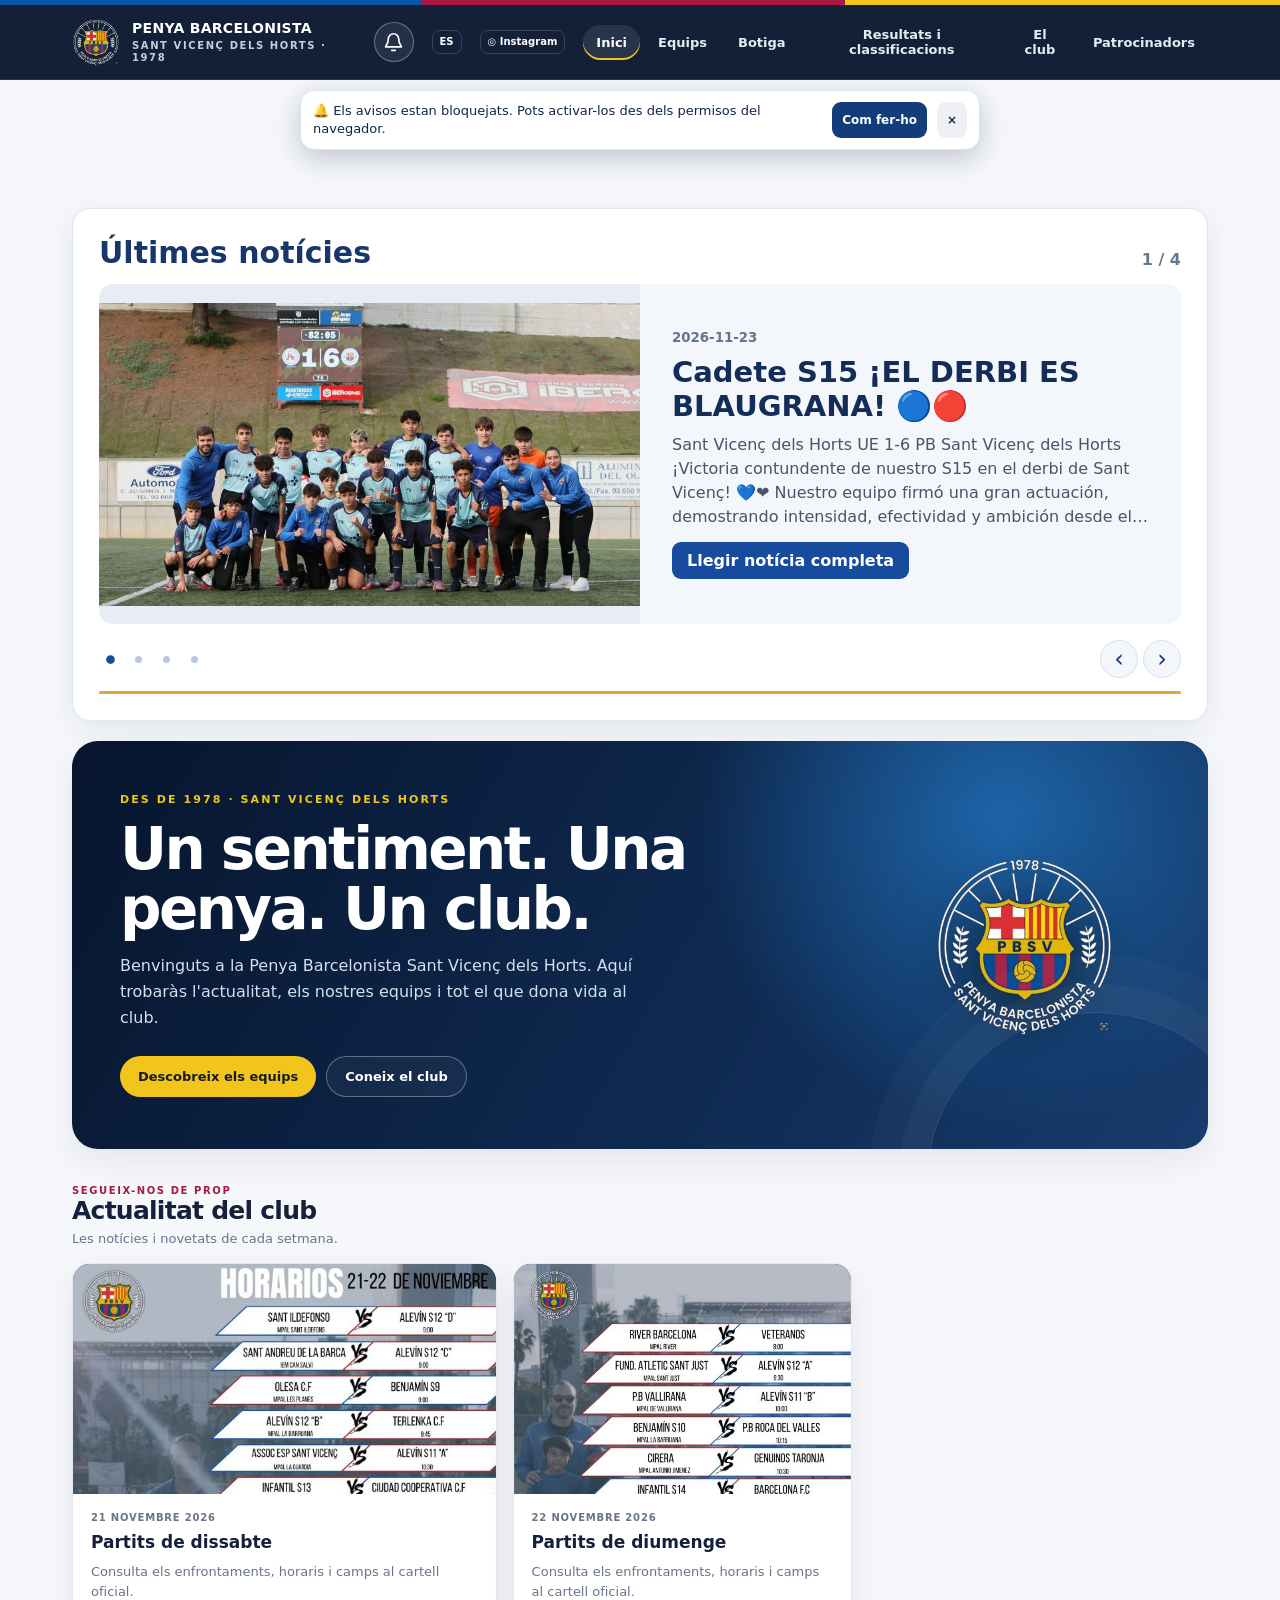
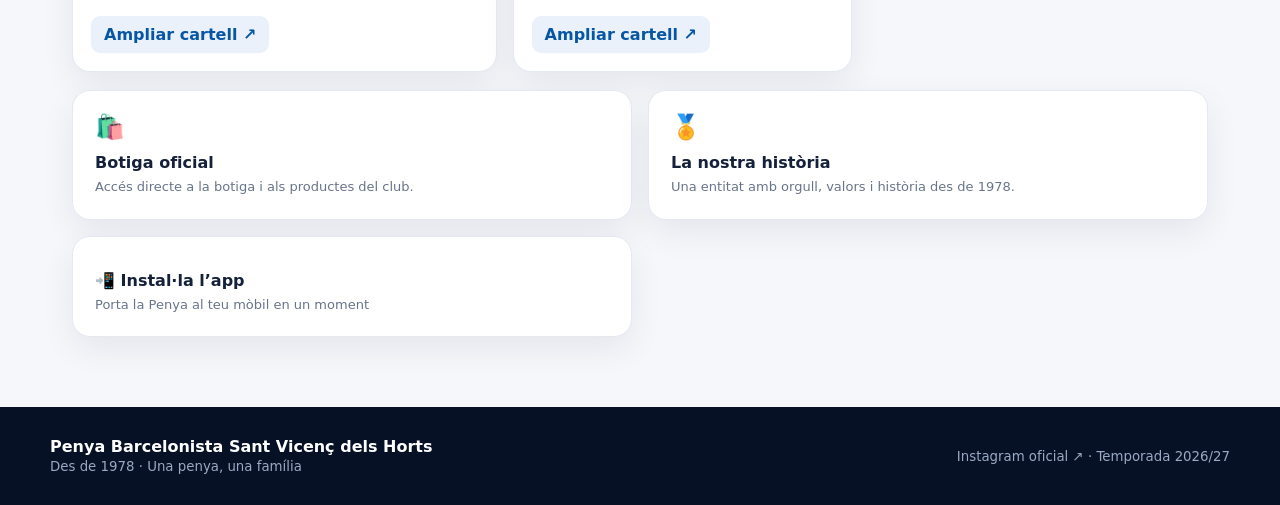
==== index.html @ bb2fc036 "Retirar notícia antiga i evitar cartells obsolets abans de carregar dades" ====
<!doctype html>
<html lang="ca">
<head>
<meta charset="utf-8">
<meta name="viewport" content="width=device-width,initial-scale=1">
<meta name="theme-color" content="#07152d">
<meta name="description" content="Web oficial de la Penya Barcelonista Sant Vicenç dels Horts. Actualitat, equips, botiga i club.">
<title>Penya Barcelonista Sant Vicenç dels Horts</title>
<link rel="preload" as="image" href="./assets/optimized/embedded-7ed5007e00f77b03.png" fetchpriority="high">
<style>
:root{--navy:#07152d;--navy2:#10264b;--blue:#0756a5;--red:#a71942;--gold:#f2c51d;--paper:#f5f7fb;--ink:#15213a;--muted:#68748a;--line:#e4e9f1;--white:#fff;--radius:18px;--shadow:0 12px 34px #07152d12}
*{box-sizing:border-box}html{scroll-behavior:smooth}body{margin:0;background:var(--paper);color:var(--ink);font-family:Inter,ui-sans-serif,system-ui,-apple-system,"Segoe UI",sans-serif}a{color:inherit;text-decoration:none}button{font:inherit}
.topline{height:5px;background:linear-gradient(90deg,var(--blue) 0 33%,var(--red) 33% 66%,var(--gold) 66%)}
header{position:sticky;top:0;z-index:20;background:#07152df2;backdrop-filter:blur(14px);color:white;border-bottom:1px solid #ffffff18}
.navwrap{max-width:1180px;margin:auto;padding:12px 22px;display:flex;align-items:center;gap:18px}
.brand{display:flex;align-items:center;gap:12px;min-width:0;margin-right:auto}.brand img{width:48px;height:48px;object-fit:contain;border-radius:0;background:transparent}.brandname{font-size:14px;font-weight:850;letter-spacing:.02em;line-height:1.2}.brandname small{display:block;color:#c3cee0;font-size:10px;font-weight:650;letter-spacing:.16em;margin-top:4px}
nav{display:flex;align-items:center;gap:5px}nav button{border:0;background:transparent;color:#e5ebf5;padding:10px 13px;border-radius:999px;font-weight:700;font-size:13px;cursor:pointer}nav button:hover,nav button.active{background:#ffffff17;color:#fff}nav button.active{box-shadow:inset 0 -2px var(--gold)}
.menu-toggle{display:none;border:1px solid #ffffff35;background:transparent;color:white;border-radius:12px;padding:9px 12px}
main{max-width:1180px;margin:auto;padding:28px 22px 70px}.view{display:none}.view.active{display:block}
.hero{position:relative;overflow:hidden;border-radius:26px;padding:52px 48px;min-height:310px;color:white;background:radial-gradient(circle at 82% 20%,#1e65a9 0,transparent 31%),linear-gradient(120deg,#07152d,#102e58 70%,#173c6d);box-shadow:var(--shadow)}
.hero:after{content:"";pointer-events:none;position:absolute;width:340px;height:340px;border:1px solid #ffffff20;border-radius:50%;right:-60px;bottom:-205px;box-shadow:0 0 0 28px #ffffff08,0 0 0 58px #ffffff06}
.eyebrow{font-size:11px;font-weight:850;letter-spacing:.19em;text-transform:uppercase;color:var(--gold)}h1{font-size:clamp(34px,5vw,58px);line-height:1.02;letter-spacing:-.045em;margin:14px 0;max-width:650px}.hero p{max-width:540px;color:#d5e0ef;line-height:1.65;margin:0 0 24px}.hero-actions{position:relative;z-index:2;display:flex;gap:10px;flex-wrap:wrap}.btn{display:inline-flex;align-items:center;justify-content:center;border:0;border-radius:999px;padding:12px 18px;font-weight:800;font-size:13px;cursor:pointer}.btn.gold{background:var(--gold);color:#171b24}.btn.ghost{border:1px solid #ffffff55;color:white;background:#ffffff0b}.hero-crest{position:absolute;width:185px;height:185px;right:8%;top:50%;transform:translateY(-50%);object-fit:contain;filter:drop-shadow(0 12px 25px #0008)}
.section-head{display:flex;align-items:end;justify-content:space-between;gap:15px;margin:36px 0 17px}.section-head h2{font-size:25px;letter-spacing:-.03em;margin:0}.section-head p{color:var(--muted);font-size:13px;margin:6px 0 0}.kicker{color:var(--red);font-size:10px;letter-spacing:.16em;font-weight:900;text-transform:uppercase}
.news-grid{display:grid;grid-template-columns:1.25fr 1fr 1fr;gap:16px}.news-card,.panel,.team-card,.club-card{background:white;border:1px solid var(--line);border-radius:var(--radius);overflow:hidden;box-shadow:var(--shadow)}
.news-visual{height:150px;background:linear-gradient(135deg,#0b2b55,#1762a7);display:grid;place-items:center;color:white;position:relative}.news-card:first-child .news-visual{height:190px;background:linear-gradient(135deg,#10254a,#a71942)}.news-visual .ball{font-size:56px;opacity:.9}.news-visual .visual-label{position:absolute;left:17px;bottom:14px;font-size:10px;letter-spacing:.14em;font-weight:900;color:#fff}
.news-body{padding:18px}.meta{font-size:10px;color:var(--muted);font-weight:800;letter-spacing:.08em;text-transform:uppercase}.news-body h3{font-size:17px;line-height:1.25;margin:9px 0}.news-body p{font-size:13px;color:var(--muted);line-height:1.55;margin:0 0 14px}.readmore{font-size:12px;font-weight:850;color:var(--blue)}
.notice{padding:13px 16px;background:#fff8df;border:1px solid #f3e5ad;color:#66551c;border-radius:13px;font-size:12px;line-height:1.5;margin-top:18px}
.quick-grid{display:grid;grid-template-columns:repeat(3,1fr);gap:16px;margin-top:18px}.quick{padding:22px;background:white;border:1px solid var(--line);border-radius:var(--radius);box-shadow:var(--shadow)}.quick .symbol{font-size:24px}.quick h3{margin:12px 0 5px;font-size:16px}.quick p{margin:0;color:var(--muted);font-size:13px;line-height:1.5}
.page-title{padding:30px 0 18px}.page-title h1{font-size:clamp(32px,4vw,44px);color:var(--navy);margin:7px 0}.page-title p{color:var(--muted);max-width:680px;line-height:1.6;margin:0}
.team-grid{display:grid;grid-template-columns:repeat(3,1fr);gap:15px}.team-card{padding:22px}.team-icon{width:48px;height:48px;border-radius:15px;background:#eaf1fb;color:var(--blue);display:grid;place-items:center;font-size:23px}.team-card h3{margin:14px 0 6px}.team-card p{font-size:13px;color:var(--muted);line-height:1.5;min-height:38px}.team-card a{display:inline-block;margin-top:8px;color:var(--blue);font-size:12px;font-weight:850}
.store-panel{display:grid;grid-template-columns:1fr auto;align-items:center;gap:20px;padding:30px;background:linear-gradient(115deg,#0b1e3b,#163d70);color:white;border-radius:22px}.store-panel h2{font-size:28px;margin:0 0 8px}.store-panel p{color:#d0dced;line-height:1.6;max-width:560px;margin:0}.store-icon{font-size:58px}
.club-grid{display:grid;grid-template-columns:repeat(2,1fr);gap:15px}.club-card{padding:23px;cursor:pointer;transition:transform .15s,border-color .15s}.club-card:hover{transform:translateY(-2px);border-color:#b9cbe2}.club-card .symbol{font-size:25px}.club-card h3{margin:12px 0 6px}.club-card p{margin:0;color:var(--muted);font-size:13px;line-height:1.55}
.detail-panel{margin-top:18px;padding:24px;background:white;border:1px solid var(--line);border-radius:var(--radius);display:none}.detail-panel.open{display:block}.detail-panel h3{margin-top:0}
footer{background:#061126;color:#d6dfed;padding:30px 22px}.footer-inner{max-width:1180px;margin:auto;display:flex;align-items:center;justify-content:space-between;gap:20px}.footer-inner strong{color:white}.footer-inner small{color:#9aa9c1}
@media(max-width:800px){.navwrap{flex-wrap:wrap}.menu-toggle{display:block}nav{display:none;order:3;width:100%;flex-direction:column;align-items:stretch;padding:5px 0 8px}nav.open{display:flex}nav button{text-align:left;border-radius:10px}.hero{padding:35px 27px;min-height:350px}.hero-crest{width:110px;height:110px;right:20px;top:auto;bottom:18px;transform:none;opacity:.55}.hero p{max-width:90%}.news-grid{grid-template-columns:1fr 1fr}.news-card:first-child{grid-column:1/-1}.team-grid{grid-template-columns:1fr 1fr}.quick-grid{grid-template-columns:1fr}.store-panel{grid-template-columns:1fr}.store-icon{display:none}}
@media(max-width:520px){main{padding:8px 14px 48px}.brandname{font-size:12px}.brand img{width:42px;height:42px}.hero{border-radius:20px;padding:30px 22px;min-height:380px}.hero h1{font-size:39px}.hero p{max-width:100%;font-size:14px}.hero-crest{width:86px;height:86px;opacity:.35}.news-grid,.team-grid,.club-grid{grid-template-columns:1fr}.news-card:first-child{grid-column:auto}.news-card:first-child .news-visual{height:150px}.section-head{align-items:start;flex-direction:column}.footer-inner{align-items:flex-start;flex-direction:column}}

/* Fitxes d'equip i filtres: ampliació sobre el disseny original */
.team-filters{display:flex;gap:9px;flex-wrap:wrap;margin:0 0 19px}.team-filter{border:1px solid var(--line);background:white;border-radius:999px;padding:9px 16px;font-weight:800;font-size:12px;color:var(--navy);cursor:pointer}.team-filter.selected{background:var(--navy);color:white;border-color:var(--navy)}
.team-card{padding:0;cursor:pointer;transition:transform .2s}.team-card:hover{transform:translateY(-4px)}.team-image{height:150px;background:linear-gradient(135deg,var(--navy2),var(--blue));position:relative;display:grid;place-items:center;color:#e4ecf8;font-size:12px;font-weight:700;text-align:center}.team-image:before{content:"";position:absolute;inset:20px;border:1px solid #ffffff24;border-radius:13px}.team-image span{z-index:1}.team-card-body{padding:18px}.team-card h3{margin:0 0 5px}.team-card p{min-height:0;margin:0}.team-card .team-action{margin-top:12px;display:block;color:var(--blue);font-size:12px;font-weight:850}.team-count{color:var(--muted);font-size:12px;margin:0 0 15px}
.team-overlay{position:fixed;inset:0;background:#07152dc9;display:none;align-items:center;justify-content:center;padding:16px;z-index:40}.team-overlay.open{display:flex}.team-dialog{width:min(630px,100%);max-height:92vh;overflow:auto;background:white;border-radius:22px;padding:28px;position:relative;box-shadow:0 22px 80px #0005}.team-dialog h2{font-size:29px;margin:8px 0}.team-dialog p{color:var(--muted);line-height:1.6}.team-close{position:absolute;right:16px;top:13px;background:#edf1f6;border:0;border-radius:50%;width:37px;height:37px;font-size:22px;cursor:pointer}.team-detail-grid{display:grid;grid-template-columns:1fr 1fr;gap:12px;margin-top:19px}.team-detail-grid>div{border:1px solid var(--line);border-radius:12px;padding:15px}.team-detail-grid b{display:block;font-size:12px}.team-detail-grid span{font-size:12px;color:var(--muted)}.fcf-button{display:inline-block;margin-top:18px;background:var(--gold);border-radius:99px;padding:11px 18px;font-weight:850;font-size:13px}.lang-switch{border:1px solid #ffffff4d;background:transparent;color:white;border-radius:99px;padding:7px 10px;font-size:11px;font-weight:850;cursor:pointer}.store-button{margin-top:17px}
@media(max-width:520px){.team-grid{grid-template-columns:repeat(2,1fr)}.team-image{height:112px}.team-card-body{padding:12px}.team-card h3{font-size:14px}.team-detail-grid{grid-template-columns:1fr}.team-dialog{padding:22px}.lang-switch{margin-left:auto}}

/* v3 · fotografies reals, plantilles i notícies */
.instagram-link{color:#fff;font-size:11px;font-weight:800;border:1px solid #ffffff40;border-radius:999px;padding:7px 10px;white-space:nowrap}
.news-photo{display:block;width:100%;height:230px;object-fit:cover;object-position:center top;background:#10264b}.feature-news .news-photo{height:270px;object-fit:contain;background:#10264b}.real-news .news-card{display:flex;flex-direction:column}.real-news .news-body{flex:1}.photo-open{background:#eaf1fb;color:var(--blue);border:0;border-radius:9px;padding:9px 13px;font-weight:800;cursor:pointer}
.team-image img{width:100%;height:100%;object-fit:cover;display:block}.team-image{overflow:hidden}.team-photo-large{display:block;width:100%;max-height:290px;object-fit:contain;background:#e9eef7;border-radius:12px;margin:12px 0}
.roster-list{list-style:none;padding:0;margin:10px 0 16px;display:grid;grid-template-columns:repeat(2,minmax(0,1fr));gap:6px}.roster-list li{font-size:12px;padding:7px 8px;border-radius:8px;background:#f4f7fb;overflow-wrap:anywhere}.number{font-weight:900;color:var(--blue);margin-right:7px}.staff-list{list-style:none;padding:0;margin:8px 0}.staff-list li{font-size:12px;padding:6px 0;border-bottom:1px solid var(--line)}.staff-list small{color:var(--muted);display:block}.staff-heading{font-size:14px;margin:15px 0 5px}.club-personnel{display:grid;grid-template-columns:repeat(2,minmax(0,1fr));gap:10px}.club-personnel>div{padding:11px;border:1px solid var(--line);border-radius:10px}.club-personnel b{display:block;font-size:13px}.club-personnel small{color:var(--muted)}
.poster-overlay{display:none;position:fixed;inset:0;z-index:90;background:#020916e8;padding:50px 14px 20px;align-items:center;justify-content:center}.poster-overlay.open{display:flex}.poster-overlay img{max-width:100%;max-height:90vh;object-fit:contain}.poster-overlay button{position:absolute;right:18px;top:12px;background:white;border:0;border-radius:50%;font-size:28px;width:40px;height:40px;cursor:pointer}
@media(max-width:800px){.instagram-link{order:2}.real-news .news-photo{height:230px}}
@media(max-width:520px){.instagram-link{font-size:11px;padding:7px}.roster-list,.club-personnel{grid-template-columns:1fr}.feature-news .news-photo{height:250px}}

/* V4: avisos y gestión local */
.notify-panel{margin:22px 0;padding:24px;background:linear-gradient(145deg,#0b2043,#122f57);border:1px solid #ffffff20;border-radius:20px;color:#fff;box-shadow:0 14px 35px #07152d20}
.notify-panel h2{margin:0 0 9px;font-size:24px}.notify-panel p{color:#cbd8e9;font-size:13px;line-height:1.5}.notify-actions{display:flex;gap:10px;flex-wrap:wrap;margin:15px 0}.notify-actions button,.notify-panel button{border:0;border-radius:10px;background:var(--gold);color:#102039;font-weight:800;padding:10px 15px;cursor:pointer}.notify-panel button.secondary{background:#ffffff17;color:#fff;border:1px solid #ffffff45}.notify-panel label{display:inline-flex;gap:8px;align-items:center;margin:8px 20px 8px 0;font-size:13px}.notify-panel input[type=checkbox]{accent-color:var(--gold);width:16px;height:16px}.notify-list{display:grid;grid-template-columns:repeat(auto-fit,minmax(220px,1fr));gap:10px;margin:14px 0}.notify-item{padding:13px;background:#ffffff10;border:1px solid #ffffff20;border-radius:12px}.notify-item b{display:block;font-size:14px}.notify-item small{display:block;color:#cbd8e9;margin:4px 0}.notify-status{color:#f4d784;font-size:12px!important}.notify-form{display:grid;grid-template-columns:1fr 1fr;gap:10px;margin-top:15px}.notify-form input,.notify-form select{width:100%;border:1px solid #a3b4c8;border-radius:9px;padding:10px;background:#fff;color:#172338}.notify-form .full{grid-column:1/-1}.notify-form button{justify-self:start}.notify-form label{display:block;margin:0;color:#fff}.notify-form label span{display:block;margin-bottom:5px;font-size:12px}.notify-panel details{border-top:1px solid #ffffff2b;margin-top:15px;padding-top:15px}.notify-panel summary{cursor:pointer;font-weight:700}.notify-delete{font-size:11px!important;padding:5px 9px!important;margin-top:7px;background:#ffffff1e!important;color:#fff!important}.notify-disclaimer{font-size:11px!important;color:#cbd8e9!important}
@media(max-width:600px){.notify-form{grid-template-columns:1fr}.notify-form .full{grid-column:auto}.notify-panel{padding:17px}}
.pbsv-bell{display:grid;place-items:center;flex:0 0 auto;width:40px;height:40px;border:1px solid #ffffff55;border-radius:50%;background:#ffffff12;color:#fff;cursor:pointer}.pbsv-bell:hover,.pbsv-bell:focus-visible{background:#ffffff2a;outline:2px solid #f2c51d;outline-offset:2px}.pbsv-bell svg{width:21px;height:21px}.pbsv-alert-overlay{position:fixed;inset:0;z-index:100;background:#06132bc9;display:none;align-items:flex-start;justify-content:center;overflow-y:auto;padding:clamp(16px,5vh,50px) 14px}.pbsv-alert-overlay.open{display:flex}.pbsv-alert-dialog{background:#07152d;border-radius:20px;width:min(760px,100%);max-height:90vh;overflow:auto;padding:18px;box-shadow:0 20px 70px #0008}.pbsv-alert-head{display:flex;justify-content:space-between;align-items:center;color:#fff;gap:12px}.pbsv-alert-head h2{margin:0;font-size:20px}.pbsv-alert-close{background:#ffffff22;color:#fff;border:1px solid #ffffff55;border-radius:50%;width:38px;height:38px;cursor:pointer;font-size:24px}.pbsv-alert-dialog .notify-panel{margin:14px 0 0}@media(max-width:520px){.pbsv-alert-dialog{padding:12px}.pbsv-alert-overlay{padding:10px}.pbsv-bell{width:36px;height:36px}}

/* PBSV: fitxes d'equips llegibles i fotografies proporcionades en pantalles petites. */
@media(max-width:520px){
 .team-grid{gap:10px}
 .team-card{min-width:0}
 .team-card h3{overflow-wrap:anywhere;line-height:1.3}
 .team-card .team-action{line-height:1.4}
 .team-dialog{width:100%;max-height:calc(100dvh - 24px);padding:20px 16px;overscroll-behavior:contain}
 .team-photo-large{max-height:40dvh;object-fit:contain}
 .team-close{min-width:44px;min-height:44px;right:10px;top:10px}
 .team-filters .team-filter{min-height:44px}
}

/* Recordatori discret per activar avisos: només si no hi ha permís. */
.pbsv-permission-banner{position:relative;z-index:1;margin:10px auto;width:min(680px,calc(100% - 24px));display:flex;align-items:center;gap:10px;padding:11px 12px;border:1px solid #d9e3f1;border-radius:14px;background:#fff;color:#10264b;box-shadow:0 8px 28px #07152d38;font-size:13px;line-height:1.4}
.pbsv-permission-banner[hidden]{display:none}
.pbsv-permission-banner .pbsv-permission-text{flex:1;min-width:0}
.pbsv-permission-banner button{border:0;border-radius:9px;min-height:36px;padding:7px 10px;font-size:12px;font-weight:800;cursor:pointer}
.pbsv-permission-banner .pbsv-permission-activate{background:#123d7a;color:white}
.pbsv-permission-banner .pbsv-permission-dismiss{background:#edf1f6;color:#10264b;padding:6px 10px}
@media(max-width:380px){.pbsv-permission-banner{flex-wrap:wrap}.pbsv-permission-banner .pbsv-permission-text{flex-basis:100%}}
#detailText{white-space:pre-line;line-height:1.75}.pbsv-honours-text{white-space:pre-line;line-height:1.8;overflow-wrap:anywhere}

/* Fitxes del club desplegables en context */
#club .club-grid>.pbsv-inline-detail{grid-column:1/-1;margin:0;position:relative;min-width:0;border:1px solid #cbd9ee;border-top:4px solid var(--blue);box-shadow:0 16px 35px #07152d13;animation:pbsv-detail-in .2s ease-out;scroll-margin-top:110px;padding:24px}
#club .club-card.pbsv-selected{border-color:var(--blue);background:linear-gradient(145deg,#f1f6ff,#fff);box-shadow:0 6px 22px #0756a51c}
#club .club-card.pbsv-selected::after{content:'▼';float:right;color:var(--blue);font-size:12px}
#club .pbsv-detail-close{position:absolute;top:12px;right:12px;border:1px solid #d6deeb;background:#f4f7fb;color:#1b3154;border-radius:50%;width:34px;height:34px;font-size:23px;line-height:1;cursor:pointer}
#club .pbsv-detail-close:hover{background:#e4edfb}
#club .pbsv-inline-detail h3{padding-right:38px}
@keyframes pbsv-detail-in{from{opacity:.5;transform:translateY(-6px)}to{opacity:1;transform:translateY(0)}}
@media(max-width:600px){#club .club-grid>.pbsv-inline-detail{padding:18px 14px;scroll-margin-top:90px}}
@media(prefers-reduced-motion:reduce){#club .club-grid>.pbsv-inline-detail{animation:none}}
</style>
<link rel="manifest" href="./manifest.webmanifest">
<link rel="icon" type="image/png" href="./pbsv-crest.png">
<meta name="apple-mobile-web-app-capable" content="yes">
<meta name="apple-mobile-web-app-title" content="Penya Barcelonista">
<!-- pbsv-integrated-v1 --><!-- pbsv-android-fix-v2 -->
<style id="pbsv-sponsor-styles">
.pbsv-sponsor-grid{display:grid;grid-template-columns:repeat(auto-fit,minmax(210px,1fr));gap:18px;margin-top:24px}
.pbsv-sponsor-card{background:#fff;border:1px solid var(--line);border-radius:var(--radius);overflow:hidden;box-shadow:var(--shadow);display:flex;flex-direction:column}
.pbsv-sponsor-logo{height:145px;display:flex;align-items:center;justify-content:center;text-align:center;padding:18px;background:linear-gradient(135deg,#e7effb,#f8e7ed);color:var(--navy2);font-weight:850;font-size:18px}
.pbsv-sponsor-logo img{max-width:100%;max-height:112px;object-fit:contain}
.pbsv-sponsor-content{padding:18px;display:flex;flex:1;flex-direction:column;gap:12px}
.pbsv-sponsor-content h3{margin:0;font-size:17px}
.pbsv-sponsor-content a{margin-top:auto;align-self:flex-start;background:var(--blue);color:#fff;border-radius:999px;padding:10px 15px;font-size:13px;font-weight:800}
</style><style id="pbsv-news-css">
#pbsv-public-news{max-width:1200px;margin:22px auto;padding:20px;background:#fff;border:1px solid #dfe6f0;border-radius:18px;box-shadow:0 4px 20px #10244b12}
#pbsv-public-news h2{margin:0 0 15px;color:#17376c;font-size:clamp(22px,4vw,30px)}
.pbsv-news-list{display:grid;grid-template-columns:repeat(auto-fit,minmax(240px,1fr));gap:16px}
.pbsv-news-item{border:1px solid #dfe6f0;border-radius:14px;overflow:hidden;background:white}
.pbsv-news-item img{width:100%;height:160px;object-fit:cover}
.pbsv-news-item-body{padding:15px}.pbsv-news-item h3{font-size:18px;margin:7px 0}.pbsv-news-item p{line-height:1.5}.pbsv-news-item time{color:#65748d;font-size:13px}
.pbsv-news-item a{color:#174b9d;font-weight:700}
</style><style>body:has(#pbsv-news-carousel:not([hidden])) #pbsv-public-news{display:none!important}</style><style>body:has(#pbsv-news-carousel:not([hidden])) #pbsv-public-news{display:none!important}</style><style>body:has(#pbsv-news-carousel:not([hidden])) #pbsv-public-news{display:none!important}</style><style>body:has(#pbsv-news-carousel:not([hidden])) #pbsv-public-news{display:none!important}</style><style>body:has(#pbsv-news-carousel:not([hidden])) #pbsv-public-news{display:none!important}</style><style>body:has(#pbsv-news-carousel:not([hidden])) #pbsv-public-news{display:none!important}</style><style>body:has(#pbsv-news-carousel:not([hidden])) #pbsv-public-news{display:none!important}</style><style>body:has(#pbsv-news-carousel:not([hidden])) #pbsv-public-news{display:none!important}</style><style>body:has(#pbsv-news-carousel:not([hidden])) #pbsv-public-news{display:none!important}</style><style>body:has(#pbsv-news-carousel:not([hidden])) #pbsv-public-news{display:none!important}</style><style>body:has(#pbsv-news-carousel:not([hidden])) #pbsv-public-news{display:none!important}</style><style>body:has(#pbsv-news-carousel:not([hidden])) #pbsv-public-news{display:none!important}
/* PBSV: controls de capçalera discrets i proporcionats respecte a l'escut. */
.menu-toggle,.lang-switch,.instagram-link{font-size:10px;font-weight:650;line-height:1.15;padding:5px 7px;border-color:#ffffff28;background:transparent;box-shadow:none}
.menu-toggle{border-radius:8px;white-space:nowrap}
.lang-switch,.instagram-link{border-radius:8px}
@media(max-width:800px){.navwrap{column-gap:7px;row-gap:8px}.brand{gap:7px}.menu-toggle,.lang-switch,.instagram-link{flex:0 0 auto}}
@media(max-width:520px){.navwrap{padding:9px 10px;column-gap:6px}.brand img{width:40px;height:40px}.brandname{font-size:10px;letter-spacing:0}.brandname small{font-size:8px;letter-spacing:.04em}.menu-toggle,.lang-switch,.instagram-link{font-size:9px;padding:5px 6px}.lang-switch{margin-left:0}.instagram-link{padding:5px 6px}.pbsv-bell{width:32px;height:32px}.pbsv-bell svg{width:18px;height:18px}}

.results-filters{display:flex;flex-wrap:wrap;gap:8px;margin:18px 0 10px}.results-filter{border:1px solid #d9e3ef;background:white;color:#10264b;border-radius:999px;padding:9px 15px;font-size:12px;font-weight:750;cursor:pointer;min-height:38px}.results-filter.selected{background:#10264b;border-color:#10264b;color:white}.results-count{font-size:12px;color:#68748a;margin:10px 0 15px}.results-grid{display:grid;grid-template-columns:repeat(3,minmax(0,1fr));gap:12px}.results-card{display:flex;align-items:center;justify-content:space-between;gap:12px;min-width:0;background:#fff;border:1px solid #e4e9f1;border-radius:15px;padding:16px;box-shadow:0 5px 18px #07152d0a}.results-card h3{font-size:14px;line-height:1.3;margin:0 0 5px;overflow-wrap:anywhere}.results-card small{display:block;color:#68748a;font-size:11px}.results-card a{display:inline-flex;align-items:center;justify-content:center;flex:0 0 auto;border-radius:9px;padding:9px 11px;background:#eaf1fb;color:#0756a5;font-size:11px;font-weight:800;text-decoration:none;min-height:38px}.results-pending{font-size:11px;color:#68748a;text-align:right;max-width:120px}@media(max-width:900px){.results-grid{grid-template-columns:repeat(2,minmax(0,1fr))}}@media(max-width:520px){.results-grid{grid-template-columns:minmax(0,1fr)}.results-card{padding:13px}}

.results-tools{display:flex;align-items:center;flex-wrap:wrap;gap:10px;margin:14px 0}.results-search-label{font-size:12px;font-weight:750}.results-tools input{border:1px solid #d9e3ef;background:white;border-radius:10px;padding:10px 12px;font:inherit;font-size:13px;min-width:150px;flex:1;max-width:340px}.results-favorites-section{margin:18px 0 26px;padding:16px;background:#edf3fb;border-radius:16px}.results-favorites-section h2{font-size:17px;margin:0 0 5px}.results-favorites-section p{font-size:12px;color:#68748a;margin:0 0 14px}.results-next-matches{font-size:12px;margin-top:12px;color:#10264b}.results-next-matches a{color:#0756a5;text-decoration:underline;font-weight:750}.results-star{border:1px solid #d9e3ef;background:#fff;color:#8b6d0d;border-radius:9px;min-width:36px;min-height:38px;font-size:21px;cursor:pointer}.results-star[aria-pressed="true"]{background:#fff7d9;color:#987000}.results-card{gap:8px}.results-card>div:first-child{flex:1;min-width:0}.results-card-actions{display:flex;align-items:center;gap:7px;flex:0 0 auto}@media(max-width:520px){.results-favorites-section{padding:12px}.results-tools input{max-width:none}}
.results-match{margin-top:10px;padding:9px 10px;background:#f1f6fc;border-left:3px solid #0756a5;border-radius:7px;font-size:12px;line-height:1.5;color:#10264b}.results-match strong{display:block;font-size:11px;margin-bottom:3px;color:#0756a5}.results-match small{margin-top:2px}

/* Targetes compactes: prioritzar la informació i els equips visibles en mòbil. */
.results-grid{gap:8px}
.results-card{display:flex;flex-direction:column;align-items:stretch;justify-content:flex-start;gap:5px;padding:11px 12px;border-radius:12px}
.results-card>div:first-child{width:100%}
.results-title-row{display:flex;align-items:center;justify-content:space-between;gap:8px}
.results-title-row h3{margin:0;font-size:14px;line-height:1.25}
.results-title-row .results-star{min-width:30px;width:30px;min-height:30px;height:30px;border-radius:7px;font-size:19px;line-height:1;padding:0;flex:0 0 auto}
.results-card>div:first-child>small{font-size:10px;margin-top:2px}
.results-match{margin-top:6px;padding:7px 9px;font-size:11px;line-height:1.35;border-left-width:3px}
.results-match strong{font-size:10px;margin-bottom:1px}
.results-match small{font-size:10px;margin-top:1px}
.results-card-actions{justify-content:flex-end;gap:5px}
.results-card-actions a{min-height:30px;padding:6px 10px;font-size:10px}
.results-card .results-pending{font-size:10px}
@media(max-width:520px){.results-grid{gap:8px}.results-card{padding:10px 12px}.results-match{margin-top:5px}}

/* Capçalera de cada equip en una sola línia: nom, categoria i favorit. */
.results-card{gap:3px;padding:9px 11px}
.results-title-row{display:flex;align-items:center;justify-content:flex-start;gap:7px;min-height:26px}
.results-title-row h3{font-size:13px;line-height:1.2;margin:0;flex:0 1 auto}
.results-title-row>small{font-size:10px;color:#68748a;line-height:1.2;min-width:0}
.results-title-row .results-star{margin-left:auto;width:27px;min-width:27px;height:27px;min-height:27px;font-size:18px}
.results-match{margin-top:4px;padding:6px 8px;line-height:1.3}
.results-card-actions a{min-height:28px;padding:5px 9px}
@media(max-width:520px){.results-card{padding:9px 11px}.results-title-row{gap:6px}.results-match{margin-top:3px}}

/* Menú mòbil compacte: menys alçada entre opcions, sense alterar navegació. */
@media(max-width:800px){.navwrap nav{gap:2px;padding:2px 0 5px}.navwrap nav button{padding:7px 12px;min-height:36px;line-height:1.25;font-size:12px;border-radius:9px}}
@media(max-width:520px){.navwrap nav{gap:1px}.navwrap nav button{padding:6px 11px;min-height:34px}}

/* Capçalera mòbil: controls visuals realment petits, escut protagonista. */
@media(max-width:800px){
 .navwrap #menuToggle,.navwrap #langSwitch,.navwrap .instagram-link{box-sizing:border-box;align-self:center;min-height:34px;height:34px;width:auto;max-width:max-content;padding:0 9px;font-size:11px;line-height:1;font-weight:650;border:1px solid #ffffff30;border-radius:7px;background:transparent;box-shadow:none}
 .navwrap #menuToggle{display:inline-flex;align-items:center;justify-content:center;gap:4px}
 .navwrap #langSwitch{display:inline-flex;align-items:center;justify-content:center;min-width:38px;padding:0 7px;margin-left:auto}
 .navwrap .instagram-link{display:inline-flex;align-items:center;justify-content:center;text-decoration:none;white-space:nowrap}
}
@media(max-width:520px){
 .navwrap #menuToggle,.navwrap #langSwitch,.navwrap .instagram-link{min-height:32px;height:32px;padding:0 8px;font-size:10px;border-radius:6px}
 .navwrap #langSwitch{min-width:36px;padding:0 6px}
 .navwrap{row-gap:5px}
}

/* 2026-11-19: controls compactes i discrets, prioritzar l'escut. */
@media(max-width:800px){
 .navwrap #menuToggle,.navwrap #langSwitch,.navwrap a.instagram-link{height:28px!important;min-height:28px!important;max-height:28px!important;padding:0 7px!important;font-size:10px!important;line-height:26px!important;font-weight:600!important;border:1px solid #ffffff20!important;border-radius:5px!important;box-shadow:none!important;background:transparent!important;letter-spacing:0!important}
 .navwrap #menuToggle{width:auto!important;min-width:0!important}
 .navwrap #langSwitch{min-width:30px!important;width:auto!important;padding:0 5px!important}
 .navwrap a.instagram-link{width:auto!important;min-width:0!important}
 .navwrap{row-gap:3px!important}
}
@media(max-width:520px){.navwrap #menuToggle,.navwrap #langSwitch,.navwrap a.instagram-link{height:30px!important;min-height:30px!important;max-height:30px!important;line-height:28px!important;font-size:10px!important;padding:0 8px!important;transform:translateY(4px)}.navwrap #langSwitch{min-width:33px!important;padding:0 6px!important}}
</style><link rel="stylesheet" href="./news-carousel-enhancement.css?v=20261113-mobile3"><link rel="stylesheet" href="./weekend-matches.css?v=20261113-mobile3"><link rel="stylesheet" href="./home-quick-links.css?v=20261113-mobile3"><link rel="stylesheet" href="./install-invite.css?v=20261120-iosfix1"><link rel="stylesheet" href="./club-history.css?v=1"><link rel="stylesheet" href="./club-contact.css?v=1"><link rel="stylesheet" href="./club-honours.css?v=1">
</head>
<body>
<header>
 <div class="topline"></div>
 <div class="navwrap">
  <a class="brand" href="#" data-view="home" aria-label="Inici">
   <img src="assets/optimized/embedded-7ed5007e00f77b03.png" alt="Escut Penya Barcelonista Sant Vicenç dels Horts" width="48" height="48" loading="eager" decoding="async" fetchpriority="high">
   <span class="brandname">PENYA BARCELONISTA<small>SANT VICENÇ DELS HORTS · 1978</small></span>
  </a>
  <button class="pbsv-bell" id="pbsvBell" type="button" aria-label="Obrir avisos" aria-haspopup="dialog" aria-controls="pbsvAlertOverlay" aria-expanded="false" title="Avisos"><svg viewBox="0 0 24 24" fill="none" stroke="currentColor" stroke-width="1.9" stroke-linecap="round" stroke-linejoin="round" aria-hidden="true"><path d="M18 8a6 6 0 0 0-12 0c0 7-3 7-3 9h18c0-2-3-2-3-9"/><path d="M10 21h4"/></svg></button>
   <button class="menu-toggle" id="menuToggle" aria-label="Obrir menú">☰ Menú</button>
  <button class="lang-switch" id="langSwitch" type="button" aria-label="Canviar idioma">ES</button>
  <a class="instagram-link" href="https://www.instagram.com/penyabarcelonistasv/?hl=es" target="_blank" rel="noopener noreferrer" aria-label="Instagram oficial">◎ Instagram</a>
  <nav id="mainNav" aria-label="Navegació principal">
   <button class="active" data-view="home">Inici</button>
   <button data-view="teams">Equips</button>
   <button data-view="store">Botiga</button><button data-view="results">Resultats i classificacions</button>
   <button data-view="club">El club</button>
   <button data-view="sponsors">Patrocinadors</button>
  </nav>
 </div>
</header>
<aside class="pbsv-permission-banner" id="pbsvPermissionBanner" aria-label="Activar notificacions" hidden><span class="pbsv-permission-text" id="pbsvPermissionText">🔔 Activa els avisos de la Penya per no perdre't novetats.</span><button type="button" class="pbsv-permission-activate" id="pbsvPermissionActivate">Activar</button><button type="button" class="pbsv-permission-dismiss" id="pbsvPermissionDismiss" aria-label="Ara no">×</button></aside>
<main>
<section class="view active" id="home">


 <div class="hero">
  <div class="eyebrow">Des de 1978 · Sant Vicenç dels Horts</div>
  <h1 data-ca="Un sentiment. Una penya. Un club." data-es="Un sentimiento. Una peña. Un club.">Un sentiment.<br>Una penya. Un club.</h1>
  <p>Benvinguts a la Penya Barcelonista Sant Vicenç dels Horts. Aquí trobaràs l'actualitat, els nostres equips i tot el que dona vida al club.</p>
  <div class="hero-actions"><button class="btn gold" data-go="teams" data-ca="Descobreix els equips" data-es="Descubre los equipos">Descobreix els equips</button><button class="btn ghost" data-go="club" data-ca="Coneix el club" data-es="Conoce el club">Coneix el club</button></div>
  <img class="hero-crest" src="assets/optimized/embedded-7ed5007e00f77b03.png" alt="">
 </div>
 <div class="section-head"><div><div class="kicker">Segueix-nos de prop</div><h2 data-ca="Actualitat del club" data-es="Actualidad del club">Actualitat del club</h2><p>Les notícies i novetats de cada setmana.</p></div></div>
 <div class="news-grid real-news">
 <article class="news-card"><img class="news-photo" alt="Cartell dels partits de dissabte" style="visibility:hidden"><div class="news-body"><div class="meta">ACTUALITZANT</div><h3>Partits de dissabte</h3><p>Consulta els enfrontaments, horaris i camps al cartell oficial.</p><button class="photo-open" data-poster="sat" disabled aria-disabled="true">Ampliar cartell ↗</button></div></article>
 <article class="news-card"><img class="news-photo" alt="Cartell dels partits de diumenge" style="visibility:hidden"><div class="news-body"><div class="meta">ACTUALITZANT</div><h3>Partits de diumenge</h3><p>Consulta els enfrontaments, horaris i camps al cartell oficial.</p><button class="photo-open" data-poster="sun" disabled aria-disabled="true">Ampliar cartell ↗</button></div></article>
 </div>
 <div class="notice">Agenda del cap de setmana del 7–8 de novembre de 2026. Aquests cartells són d'aquesta jornada, no un calendari actualitzat automàticament.</div>
 <div class="quick-grid">
  <div class="quick"><div class="symbol">⚽</div><h3>Els nostres equips</h3><p>Fitxes dels equips, competicions, calendaris i classificacions.</p></div>
  <div class="quick"><div class="symbol">🛍️</div><h3>Botiga oficial</h3><p>Accés directe a la botiga i als productes del club.</p></div>
  <div class="quick"><div class="symbol">🏅</div><h3>La nostra història</h3><p>Una entitat amb orgull, valors i història des de 1978.</p></div>
 </div>
</section>
<section class="view" id="teams">
 <div class="page-title"><div class="kicker" data-ca="Futbol base i competició" data-es="Fútbol base y competición">Futbol base i competició</div><h1 data-ca="Els nostres equips" data-es="Nuestros equipos">Els nostres equips</h1><p data-ca="Descobreix els 25 equips de la Penya. Cada fitxa tindrà fotografia real, plantilla, cos tècnic i accés a la competició oficial." data-es="Descubre los 25 equipos de la Penya. Cada ficha tendrá fotografía real, plantilla, cuerpo técnico y acceso a la competición oficial.">Descobreix els 25 equips de la Penya. Cada fitxa tindrà fotografia real, plantilla, cos tècnic i accés a la competició oficial.</p></div>
 <div class="team-filters" id="teamFilters"><button class="team-filter selected" aria-pressed="true" data-group="all" data-ca="Tots" data-es="Todos">Tots</button><button class="team-filter" aria-pressed="false" data-group="masc" data-ca="Masculí" data-es="Masculino">Masculí</button><button class="team-filter" aria-pressed="false" data-group="fem" data-ca="Femení" data-es="Femenino">Femení</button><button class="team-filter" aria-pressed="false" data-group="genuine" data-ca="Genuïns" data-es="Genuinos">Genuïns</button></div>
 <p class="team-count" id="teamCount" role="status" aria-live="polite" aria-atomic="true"></p><div class="team-grid" id="teamGrid"></div>
 <div class="notice" data-ca="Ja hi ha fotografies i plantilles reals dels equips disponibles. La resta de fotografies es completaran més endavant." data-es="Ya hay fotografías y plantillas reales de los equipos disponibles. Las fotografías restantes se completarán más adelante.">Ja hi ha fotografies i plantilles reals dels equips disponibles. La resta de fotografies es completaran més endavant.</div>
</section>
<section class="view" id="results">
<div class="page-title"><div class="kicker" data-ca="Competicions de la Penya" data-es="Competiciones de la Penya">Competicions de la Penya</div><h1 data-ca="Resultats i classificacions" data-es="Resultados y clasificaciones">Resultats i classificacions</h1><p data-ca="Consulta els resultats i la classificació de cada equip directament a la Federació Catalana de Futbol." data-es="Consulta los resultados y la clasificación de cada equipo directamente en la Federación Catalana de Fútbol.">Consulta els resultats i la classificació de cada equip directament a la Federació Catalana de Futbol.</p></div>
<div class="results-filters" id="resultsFilters"><button class="results-filter selected" data-results-group="all" aria-pressed="true" data-ca="Tots" data-es="Todos">Tots</button><button class="results-filter" data-results-group="masc" aria-pressed="false" data-ca="Masculí" data-es="Masculino">Masculí</button><button class="results-filter" data-results-group="fem" aria-pressed="false" data-ca="Femení" data-es="Femenino">Femení</button><button class="results-filter" data-results-group="genuine" aria-pressed="false" data-ca="Genuïns" data-es="Genuinos">Genuïns</button></div>
<div class="results-tools"><label class="results-search-label" for="resultsSearch" data-ca="Cerca un equip" data-es="Busca un equipo">Cerca un equip</label><input id="resultsSearch" type="search" autocomplete="off" placeholder="Ex.: Alevín, Infantil..." aria-label="Buscar equipo"><button type="button" id="resultsOnlyFavorites" class="results-filter" aria-pressed="false">☆ Els meus equips</button></div>
<div id="resultsFavoritesSection" class="results-favorites-section" hidden><h2 id="resultsFavoritesTitle"></h2><p id="resultsFavoritesHelp"></p><div id="resultsFavoritesGrid" class="results-grid"></div><div id="resultsNextMatches" class="results-next-matches"></div></div>
<p id="resultsCount" class="results-count" role="status" aria-live="polite"></p><div class="results-grid" id="resultsGrid"></div>
</section><section class="view" id="store">
 <div class="page-title"><div class="kicker">Vesteix els nostres colors</div><h1 data-ca="Botiga del club" data-es="Tienda del club">Botiga del club</h1><p>Tot el material i la roba oficial de la Penya, en un mateix lloc.</p></div>
 <div class="store-panel"><div><div class="eyebrow">Botiga oficial</div><h2>Porta la Penya amb tu.</h2><p>Consulta el catàleg de roba, equipacions i productes oficials del club.</p><a class="btn gold store-button" href="https://www.futbolemotion.com/es/categoria/colectivos/equipaciones-penya-blaugrana-sant-vicents-del-horts" target="_blank" rel="noopener" data-ca="Visita la botiga oficial ↗" data-es="Visita la tienda oficial ↗">Visita la botiga oficial ↗</a></div><div class="store-icon">🛍️</div></div>
</section>
<section class="view" id="club">
 <div class="page-title"><div class="kicker">La nostra identitat</div><h1>El club</h1><p>Descobreix qui som, d'on venim i les persones que fan possible la Penya Barcelonista Sant Vicenç dels Horts.</p></div>
 <div class="club-grid">
  <article class="club-card" data-detail="history"><div class="symbol">📖</div><h3>Història</h3><p>Els nostres orígens, els moments destacats i el camí des de 1978.</p></article>
  <article class="club-card" data-detail="values"><div class="symbol">💙</div><h3 data-ca="Qui som i els nostres valors" data-es="Quiénes somos y nuestros valores">Qui som i els nostres valors</h3><p data-ca="Identitat, compromís, respecte i inclusió." data-es="Identidad, compromiso, respeto e inclusión.">Identitat, compromís, respecte i inclusió.</p></article>
  <article class="club-card" data-detail="milestones"><div class="symbol">🗓️</div><h3 data-ca="Moments que ens defineixen" data-es="Momentos que nos definen">Moments que ens defineixen</h3><p data-ca="Les dates clau de la nostra trajectòria." data-es="Las fechas clave de nuestra trayectoria.">Les dates clau de la nostra trajectòria.</p></article>
  <article class="club-card" data-detail="board"><div class="symbol">👥</div><h3>Junta directiva</h3><p>Les persones que representen i gestionen l'entitat.</p></article>
  <article class="club-card" data-detail="sports"><div class="symbol">⚽</div><h3>Àrea esportiva</h3><p>Direcció, coordinació i suport esportiu del club.</p></article>
  <article class="club-card" data-detail="honours"><div class="symbol">🏆</div><h3>Palmarès</h3><p>Títols, reconeixements i fites esportives del club.</p></article>
  <article class="club-card" data-detail="contact"><div class="symbol">📍</div><h3>Contacte i instal·lacions</h3><p>On som, com contactar amb nosaltres i com formar part del club.</p></article>
 </div>
 <div class="detail-panel" id="detailPanel"><h3 id="detailTitle">Història</h3><div id="detailText">Contingut pendent d’incorporar.</div></div>
</section>
<section class="view" id="sponsors">
 <div class="page-title"><div class="kicker" data-ca="Gràcies pel vostre suport" data-es="Gracias por vuestro apoyo">Gràcies pel vostre suport</div><h1 data-ca="Patrocinadors i col·laboradors" data-es="Patrocinadores y colaboradores">Patrocinadors i col·laboradors</h1><p data-ca="Entitats i empreses que fan costat a la Penya." data-es="Entidades y empresas que apoyan a la Penya.">Entitats i empreses que fan costat a la Penya.</p></div>
 <div class="pbsv-sponsor-grid" id="pbsvSponsorGrid"></div>
</section>
</main>

<div class="pbsv-alert-overlay" id="pbsvAlertOverlay" aria-hidden="true"><div class="pbsv-alert-dialog" role="dialog" aria-modal="true" aria-labelledby="pbsvAlertTitle" tabindex="-1"><div class="pbsv-alert-head"><h2 id="pbsvAlertTitle">🔔 Avisos de la Penya</h2><button type="button" class="pbsv-alert-close" id="pbsvAlertClose" aria-label="Tancar avisos">×</button></div><section class="notify-panel" id="avisos" aria-label="Avisos de la Penya">
 <div style="font-size:11px;color:#f2c51d;font-weight:900;letter-spacing:1.5px">PBSV · NOVEDADES</div>
 <h2 data-ca="Avisos de partits i esdeveniments" data-es="Avisos de partidos y eventos">Avisos de partits i esdeveniments</h2>
 <p data-ca="Activa els recordatoris del primer equip i dels actes importants. Aquesta primera versió funciona mentre tens la web oberta; els avisos automàtics amb l'app tancada arribaran quan configurem les notificacions push i publiquem la web amb HTTPS." data-es="Activa los recordatorios del primer equipo y de los actos importantes. Esta primera versión funciona mientras tienes la web abierta; los avisos automáticos con la app cerrada llegarán cuando configuremos las notificaciones push y publiquemos la web con HTTPS.">Activa els recordatoris del primer equip i dels actes importants. Aquesta primera versió funciona mentre tens la web oberta; els avisos automàtics amb l'app tancada arribaran quan configurem les notificacions push i publiquem la web amb HTTPS.</p>
 <div class="notify-actions"><button type="button" id="notifyEnable">🔔 Activar avisos</button><button type="button" class="secondary" id="notifyTest">Probar aviso</button></div>
 <div><label><input id="notifyFirst" type="checkbox" checked> <span data-ca="Partits del primer equip" data-es="Partidos del primer equipo">Partits del primer equip</span></label><label><input id="notifyEvents" type="checkbox" checked> <span data-ca="Actes del club" data-es="Eventos del club">Actes del club</span></label></div>
 <div class="notify-list" id="notifyList"></div>
 <p class="notify-status" id="notifyStatus" role="status"></p>
 <details><summary data-ca="Gestió de prova: afegir partits i actes" data-es="Gestión de prueba: añadir partidos y eventos">Gestió de prova: afegir partits i actes</summary>
 <p class="notify-disclaimer" data-ca="Els canvis es guarden només en aquest navegador. No és un panell privat segur ni actualitza els altres mòbils." data-es="Los cambios se guardan solo en este navegador. No es un panel privado seguro ni actualiza otros móviles.">Els canvis es guarden només en aquest navegador. No és un panell privat segur ni actualitza els altres mòbils.</p>
 <form class="notify-form" id="notifyForm"><label><span>Tipo</span><select id="notifyType"><option value="match">Primer equipo</option><option value="event">Evento del club</option></select></label><label><span>Fecha y hora</span><input id="notifyWhen" type="datetime-local" required></label><label class="full"><span>Título</span><input id="notifyTitle" maxlength="130" placeholder="Ej.: PBSV vs Rival" required></label><button type="submit">Añadir</button></form></details>
</section></div></div>
<div class="poster-overlay" id="posterOverlay" aria-hidden="true"><button id="posterClose" aria-label="Tancar cartell">×</button><img id="posterImage" alt="Cartell de partits ampliat"></div>
<div class="team-overlay" id="teamOverlay" role="presentation"><div class="team-dialog" role="dialog" aria-modal="true" aria-labelledby="teamTitle"><button class="team-close" id="teamClose" aria-label="Tancar">×</button><div class="kicker" id="teamGroup"></div><h2 id="teamTitle"></h2><p id="teamDescription"></p><div class="team-detail-grid"><div><b id="photoHeading">Fotografia de l'equip</b><div id="photoStatus">Pendent d’incorporar</div></div><div><b id="rosterHeading">Plantilla i cos tècnic</b><div id="rosterStatus">Pendent d’incorporar</div></div></div><div id="teamCompetition"></div></div></div>
<footer><div class="footer-inner"><div><strong>Penya Barcelonista Sant Vicenç dels Horts</strong><br><small>Des de 1978 · Una penya, una família</small></div><small><a href="https://www.instagram.com/penyabarcelonistasv/?hl=es" target="_blank" rel="noopener noreferrer">Instagram oficial ↗</a> · Temporada 2026/27</small></div></footer>
<script>
const views=[...document.querySelectorAll('.view')], nav=[...document.querySelectorAll('nav button')];
const validView=id=>views.some(v=>v.id===id);
const viewFromUrl=()=>{const id=decodeURIComponent(window.location.hash.slice(1));return validView(id)?id:'home'};
let currentView=viewFromUrl();
function showView(id,{history=true}={}){
 if(!validView(id))return;
 if(history&&id!==currentView)window.history.pushState({pbsvView:id},'',id==='home'?window.location.pathname+window.location.search:'#'+encodeURIComponent(id));
 currentView=id;
 views.forEach(v=>v.classList.toggle('active',v.id===id));
 nav.forEach(b=>{const active=b.dataset.view===id;b.classList.toggle('active',active);if(active)b.setAttribute('aria-current','page');else b.removeAttribute('aria-current')});
 document.getElementById('mainNav').classList.remove('open');
 syncMenuLabel(false);
 window.scrollTo({top:0,behavior:'smooth'});
}
window.history.replaceState({pbsvView:currentView},'',window.location.href);
showView(currentView,{history:false});
window.addEventListener('popstate',()=>showView(viewFromUrl(),{history:false}));
nav.forEach(b=>b.addEventListener('click',()=>showView(b.dataset.view)));
document.querySelectorAll('[data-go]').forEach(b=>b.addEventListener('click',e=>{e.preventDefault();showView(b.dataset.go)}));
document.querySelector('.brand').addEventListener('click',e=>{e.preventDefault();showView('home')});
function syncMenuLabel(open){const button=document.getElementById('menuToggle');button.setAttribute('aria-expanded',String(open));button.setAttribute('aria-label',open?(button.dataset.closeLabel||'Tancar menú'):(button.dataset.openLabel||'Obrir menú'))}
document.getElementById('menuToggle').setAttribute('aria-controls','mainNav');document.getElementById('menuToggle').setAttribute('aria-expanded','false');document.getElementById('menuToggle').addEventListener('click',()=>{const open=document.getElementById('mainNav').classList.toggle('open');syncMenuLabel(open)});
const details={
 history:['Història','La Penya Barcelonista Sant Vicenç dels Horts es va fundar l’any 1978. Aquí incorporarem una cronologia amb els moments més importants, fotografies i records de l’entitat.'],
 board:['Junta directiva',''],
 sports:['Àrea esportiva',''],
 honours:['Palmarès','Aquí mostrarem els títols, ascensos, campionats i reconeixements aconseguits pels equips i per l’entitat.'],
 contact:['Contacte i instal·lacions','Afegirem l’adreça, el correu, el telèfon, les xarxes socials i la ubicació de les instal·lacions.']
};
const detailsEs={
 history:['Historia','La Penya Barcelonista Sant Vicenç dels Horts se fundó en 1978. Aquí incorporaremos una cronología con los momentos más importantes, fotografías y recuerdos de la entidad.'],
 board:['Junta directiva',''],
 sports:['Área deportiva',''],
 honours:['Palmarés','Aquí mostraremos los títulos, ascensos, campeonatos y reconocimientos conseguidos por los equipos y por la entidad.'],
 contact:['Contacto e instalaciones','Añadiremos la dirección, el correo, el teléfono, las redes sociales y la ubicación de las instalaciones.']
};
document.querySelectorAll('[data-detail]').forEach(card=>card.addEventListener('click',()=>{let d=(siteLang==='es'?detailsEs:details)[card.dataset.detail];document.getElementById('detailTitle').textContent=d[0];const target=document.getElementById('detailText');target.replaceChildren();if(card.dataset.detail==='board'||card.dataset.detail==='sports'){const grid=document.createElement('div');grid.className='club-personnel';(card.dataset.detail==='board'?clubBoard:clubSports).forEach(person=>{const div=document.createElement('div'),n=document.createElement('b'),r=document.createElement('small');n.textContent=person.name;r.textContent=person.role;div.append(n,r);grid.append(div)});target.append(grid)}else target.textContent=d[1];document.getElementById('detailPanel').classList.add('open');document.getElementById('detailPanel').scrollIntoView({behavior:'smooth',block:'nearest'})}));
document.querySelectorAll('.placeholder-link').forEach(a=>a.addEventListener('click',e=>e.preventDefault()));

const teamAssets={"Alevín S11 A":"assets/optimized/embedded-50f106a426bc5974.jpg","Amateur Fem A":"assets/optimized/embedded-4707cdbd74917852.jpg","Amateur Fem B":"assets/optimized/embedded-cbad2ad75f050046.jpg","Benjamín S10 A":"assets/optimized/embedded-13605b33eb51d21e.jpg","Cadete S15":"assets/optimized/embedded-56c3fbaff60dbabd.jpg","Juvenil A":"assets/optimized/embedded-a80be45866df25f5.jpg","PBSV Genuine Blau":"assets/optimized/embedded-167cf6dd8c9b2e97.jpg","news":"assets/optimized/embedded-f493db43f36da946.jpg","sat":"assets/optimized/embedded-9519d1b809efe086.jpg","sun":"assets/optimized/embedded-0680dc48ff1d3a32.jpg"};
const teamRosters={"Alevín S11 A":{"players":[{"name":"AGUDO AVILES, IVAN","number":6},{"name":"CHFIRA HADRI, ADAM","number":8},{"name":"DA SILVA PIO SANCHEZ, THIAGO","number":23},{"name":"EL HAMRI ATANEBA, MUSA","number":5},{"name":"FALCÓ SÁNCHEZ, JAN","number":9},{"name":"PARRILLA MOYA, ADRIAN","number":11},{"name":"SALHI BOURASSI, RAYAN","number":7},{"name":"SALHI ESAADANI, YOUSEFF","number":10}],"staff":[{"name":"GONZALEZ ARRABAL, JUAN MANUEL","role":"DELEGADO"},{"name":"GONZÁLEZ BELLAHNA, YASER","role":"ENTRENADOR"}]},"Alevín S11 B":{"players":[{"name":"AYAT MSAOURI EL MAHBOUBI, IMRAN","number":11},{"name":"CHELH GARCIA, ABDESLAM","number":19},{"name":"DELARCA VENTURA, ANDREW PAUL","number":8},{"name":"FERNANDEZ SANCHEZ, HUGO","number":13},{"name":"MARTINEZ CARO, LUIS","number":10},{"name":"YANIS","number":9},{"name":"ZATARAIZ PADILLA, RUBEN","number":7}],"staff":[{"name":"MIR PEREZ, IKER","role":"ENTRENADOR"},{"name":"RACHIK, ADAM","role":"ENTRENADOR"}]},"Alevín S12 A":{"players":[{"name":"BRAVO PALOMINO, JEAN PIERRE","number":15},{"name":"CHICA CAMINALS, LLUC","number":1},{"name":"FERNADEZ GIMENO, UNAI","number":14},{"name":"FERNANDEZ AGUILERA, DAVID","number":7},{"name":"HENNOUNI, ADEM MOHAMED ISLEM","number":19},{"name":"MARTINEZ LLORENTE, BIEL","number":8},{"name":"PARDO CARRO, IZAN","number":11},{"name":"RACHIK, MOHAMED REDA","number":10},{"name":"RODRIGUEZ BUENO, ALEJANDRO","number":2},{"name":"SANCHEZ HERNANDEZ, XAVI","number":9}],"staff":[{"name":"CHICA MARTINEZ, DAVID","role":"DELEGADO"},{"name":"TRILLAS DUEZ, BRUNO","role":"ENTRENADOR"}]},"Alevín S12 B":{"players":[{"name":"ALIAGA BORRALLO, DANIEL","number":2},{"name":"AYALA PRÓSPER, HUGO","number":19},{"name":"BAIGET PARDO, JAN","number":12},{"name":"LLIN CRUZ, NIL","number":30},{"name":"PEREZ HERNANDEZ, BIEL","number":8},{"name":"PUIG ROMERA, PAU","number":1},{"name":"RACHI RACHI, MAHER","number":16},{"name":"ROMERO ILINA, ALAN","number":11},{"name":"RUA SERRANO, MATEO","number":9},{"name":"RUEDA DIAZ, ALEJANDRO","number":15},{"name":"SANTALLA PRIETO, IKER","number":28},{"name":"VENTURA LOPEZ, MARC","number":10}],"staff":[{"name":"MARTINEZ, IZAN","role":"ENTRENADOR"},{"name":"MUÑOZ RAGA, JOEL","role":"ENTRENADOR"}]},"Alevín S12 C":{"players":[{"name":"CABANILLAS MARTINEZ, DANIEL","number":4},{"name":"EL FOUNTI EL HADI, ISMAIL","number":9},{"name":"FLORES GARCIA, CESAR","number":11},{"name":"GARCIA PEREZ, GERAY","number":7},{"name":"GOMEZ MOYA, ERIC","number":10},{"name":"MORGADO SOTO, ARES","number":6},{"name":"MORUNO SANZ, BIEL","number":12},{"name":"OLLE PERAN, OT","number":3},{"name":"PEREGRINA CALVO, XAVIER DAVID","number":13},{"name":"TIHAMI BELGHITI, MOHAMED AYOUB","number":2},{"name":"MORENO SIERRA, JUAN ANTONIO","number":1}],"staff":[{"name":"MOSCOSO MARTINEZ, RUBEN","role":"ENTRENADOR"},{"name":"VERDEJO GOMEZ, NICOLAS","role":"ENTRENADOR"}]},"Amateur Fem A":{"players":[{"name":"AGUAYO LACHICA, ANTÒNIA","number":11},{"name":"ALBANELL BERNAT, CARLOTA","number":23},{"name":"BAJO AMBRÓS, LAIA","number":25},{"name":"BARO GONZALEZ, MIREIA","number":7},{"name":"BLANQUÉ FONT, MARIA","number":18},{"name":"CATALA DIAZ, CARLA","number":17},{"name":"CERVELLÓ MARQUÈS, INGRID","number":5},{"name":"DEL VALLE TRISTANY, BLANCA","number":13},{"name":"GOMEZ BATET, ANNA","number":3},{"name":"MARTINEZ EL ABBASSI, SARA","number":8},{"name":"MEDINA PEREZ, CORAL","number":6},{"name":"MOLINA MUÑOZ, YAIZA","number":19},{"name":"NAVARRETE PARDO, CARLA","number":1},{"name":"PEREZ DOMINGO, CLAUDIA","number":22},{"name":"SALMON DIANA, SANDRA","number":9},{"name":"SANCHEZ PUERTAS, ELIA","number":2},{"name":"SANCHO LOPEZ, LEYRE","number":12},{"name":"Simon, Emma","number":14},{"name":"SORIANO GERIZ, NÚRIA","number":4},{"name":"URGELES QUINTERO, GISEL","number":10},{"name":"URGELES QUINTERO, JUDIT","number":21}],"staff":[{"name":"MOSCOSO MARTINEZ, CRISTIAN","role":"ENTRENADOR"},{"name":"JUAN CARLOS PLAZA","role":"2DO ENTRENADOR"},{"name":"Luna Molina Muñoz","role":"FISIO"}]},"Amateur A":{"players":[{"name":"BALDE DIAO, AMADOU TIDIANE","number":6},{"name":"BURJALES CARRILLO, ROGER","number":21},{"name":"EL AZZAOUY AOURDOU, RACHID","number":24},{"name":"EL GHRIM OUAROUS, NAOUFAL","number":9},{"name":"GAMERO RAMON, RAUL","number":22},{"name":"GÁMEZ SANCHO, MANUEL","number":1},{"name":"GARCÍA FERNÁNDEZ, IVAN","number":10},{"name":"GARCIA-ROSADO DURAN, HUGO","number":16},{"name":"GINESTAR FERNANDEZ, JOAN","number":5},{"name":"LUNES SEIJAS, PAU","number":15},{"name":"MANZANO ARROYO, DANIEL","number":12},{"name":"MARSOU BEN DRIS, HICHAM","number":4},{"name":"MARTÍNEZ GÓMEZ, ERIC","number":8},{"name":"MARTINEZ GRANDA, ALEJANDRO","number":3},{"name":"MORENO PADILLA, ERIC","number":11},{"name":"MUÑOZ JIMENEZ, LEO","number":2},{"name":"PATIÑO HERNANDEZ, JAN","number":23},{"name":"PEREZ GASPAR, XAVIER","number":25},{"name":"PEREZ DE TUDELA SANCHEZ, HUGO","number":18},{"name":"RODRIGUEZ ESCOZ, AARON","number":13},{"name":"ROMERO NUÑEZ, TOMAS IGNACIO","number":17},{"name":"RUIZ MARTIN, OMAR","number":14},{"name":"SANCHEZ URDA, DAVID","number":19},{"name":"TALKAM, FAYCAL","number":7}],"staff":[{"name":"GONZALEZ CANO, ANTONIO","role":"DELEGADO"},{"name":"VIDAL GONZÁLEZ, JORDI","role":"FISIOTERAPEUTA"},{"name":"PEREZ DE TUDELA BALLESTER, VICTOR","role":"2DO ENTRENADOR"},{"name":"FERRETE CARBONELL, SERGI","role":"ENTRENADOR"},{"name":"GARCIA GALVEZ, FRANCISCO JAVIER","role":"3ER ENTRENADOR"},{"name":"ENEKO","role":"PREPARADOR FISICO"}]},"Amateur B":{"players":[{"name":"BRAVO PALOMINO, JOFRE STALIN","number":15},{"name":"CABELLO GONZALEZ, IAN","number":3},{"name":"EL BOUKIRI AHARMIM, BILAL","number":8},{"name":"LOPEZ SANCHEZ, VICTOR","number":4},{"name":"LORENZO PEREZ, NOAH","number":17},{"name":"MARIN GÓMEZ, ADRIÀ","number":12},{"name":"MARQUEZ CARRILLO, TOMAS","number":null},{"name":"MARTINEZ PADILLA, JUAN PEDRO","number":13},{"name":"MUÑIZ ROBLEDO, YERAY","number":10},{"name":"NIEVES FERNANDEZ, ALBERTO","number":1},{"name":"PEREZ RUIZ, SERGIO","number":2},{"name":"RICARDO AGUILAR, ADRIAN","number":21},{"name":"ROJAS HERRANZ, MARTI","number":19},{"name":"SANCHEZ LUACES, IKER","number":11},{"name":"SORRIBES LOPEZ, IZAN","number":9},{"name":"SUGI, SORATO","number":14},{"name":"TALAYERO CARRASCO, GENIS","number":6},{"name":"MIGUEL MARTOS LINDEZ","number":5},{"name":"PAU FERNANDEZ CUADRA","number":null},{"name":"Miquel Capdevila","number":null},{"name":"DEMBA DABO","number":16},{"name":"VICTOR RIPOLL CASTILLO","number":null}],"staff":[{"name":"RAMIREZ CORRALES, ANTONIO","role":"ENTRENADOR"}]},"Amateur Fem B":{"players":[{"name":"ALBA SANCHEZ, VALERIA","number":26},{"name":"BAZ QUERALTÓ, ALBA JIA","number":3},{"name":"BUJELLA BUENO, CLARA","number":21},{"name":"CALVO MALO, JUDIT","number":2},{"name":"CANTILLO CIVICO, VIRGINIA","number":18},{"name":"CLARAMBO SIERRA, ARIADNA","number":5},{"name":"DIAZ BURGOS, AROA","number":20},{"name":"DOMENECH CORTES, GISELA","number":8},{"name":"FERNANDEZ ESTUDILLO, ALBA","number":24},{"name":"GARCIA LUCHA, PAULA","number":4},{"name":"GINABREDA DELGADO, PAULA","number":9},{"name":"GINER CARRASCULL, SILVIA","number":14},{"name":"HERNANDEZ GISBERT, KARLA","number":17},{"name":"LERIN PRIETO, ALESSANDRO","number":22},{"name":"MORALES SANCHEZ, CRISTINA","number":11},{"name":"ORTIZ NAVARRO, JUDITH","number":19},{"name":"REINA TOMICO, ISABEL","number":6},{"name":"RODRIGUEZ ALONSO, ANDREA","number":23},{"name":"SANTAEUGENIA SOLA, YEDITH","number":16},{"name":"VIVANCOS CLAVERAS, PAULA","number":12},{"name":"REDÓN CAMPOS, AINHOA","number":15},{"name":"REDONDO MONTOYA, LUCIA","number":7},{"name":"YANIRA","number":10},{"name":"IVET VILANOVA MEROÑO","number":1},{"name":"NURIA ALBARRAN","number":null}],"staff":[{"name":"FERNÁNDEZ BERMÚDEZ, DAVID","role":"ENTRENADOR"},{"name":"CAPDEVILA GIL, ARNAU","role":"2DO ENTRENADOR"},{"name":"GIMENO GALIMANY, ALBA","role":"DELEGADA"}]},"Benjamín S9 A":{"players":[{"name":"FARRÉ CERANTOLA, MATTEO","number":8},{"name":"MARTINEZ PEREZ, ALAN","number":10},{"name":"NAVARRO MARTIN, ANGEL JOSE","number":1},{"name":"RACHI RACHI, SAFOUANE","number":16},{"name":"RIVERA HERNANDEZ, MARTIN","number":9},{"name":"RUIZ MARTINEZ, VALERIA","number":11},{"name":"JOHAN","number":null},{"name":"ALMA","number":14},{"name":"MARIA","number":null},{"name":"QUISPE HUARCAYA, IÑAKI JOSEP","number":7},{"name":"SANTOS SIGURET, LEONARDO","number":6}],"staff":[{"name":"PLAZA GARCIA, JUAN CARLOS","role":"ENTRENADOR"}]},"Benjamín S10 A":{"players":[{"name":"ASENSIO MONTEJANO, ALVARO","number":null},{"name":"BUIZA AGUILAR, ALEJANDRO","number":null},{"name":"CAMPS MAHALEAN, ARNAU","number":null},{"name":"JARA BAQUE, AITOR EMANUEL","number":null},{"name":"JIMENEZ SAN VICTORINO, DARÍO","number":null},{"name":"LEE LARA, NOAH","number":null},{"name":"MARTINEZ VALVERDE, THEO","number":null},{"name":"MORANTE ARJONA, JULEN","number":null},{"name":"RODRIGUEZ HUNGRIA, MAX","number":null},{"name":"VENDRELL FERNANDEZ, MARC","number":null},{"name":"MATEO HERNANDEZ","number":null},{"name":"ANDRES CEPEDA","number":null}],"staff":[{"name":"MORANTE ROMERO, RUBEN","role":"2DO ENTRENADOR"},{"name":"YEPES BALDO, CARLOS","role":"ENTRENADOR"}]},"Cadete S15":{"players":[{"name":"ALMEDINA GARCIA, VICTOR","number":9},{"name":"AYALA MARTIN, ISAAC","number":5},{"name":"BERLANGA ANAYA, IVAN","number":17},{"name":"COELLO GARCIA, DEREK ALEXANDER","number":13},{"name":"GALVEZ LAARBI BEN, RAFA","number":7},{"name":"GARCIA MARTINEZ, JUAN DIEGO","number":8},{"name":"GARCIA MARTINEZ, LIONEL","number":10},{"name":"HIDALGO PEREZ, BIEL","number":4},{"name":"IKISS FAIZ, AMIN","number":11},{"name":"MORILLA RODRIGUEZ, POL","number":1},{"name":"QUIRÓS VILCHEZ, IKER","number":19},{"name":"RIBOT CHACÓN, BIEL","number":2},{"name":"ARTEAGA VARGAS, EDUARDO","number":21},{"name":"AVALOS CABALLERO, DYLAN JOSE MARIA","number":3}],"staff":[{"name":"MARTINEZ EL ABBASSI, SARA","role":"2DA ENTRENADORA"},{"name":"GARCIA JURA, CRISTIAN","role":"ENTRENADOR"}]},"Infantil S13":{"players":[{"name":"BRUNA LOPEZ, PABLO","number":9},{"name":"CUBA PAUCAR, THIAGO ALONSO","number":77},{"name":"GONZALEZ SERRAN, ARES","number":4},{"name":"GÜIZ RAMONEDA, JAN","number":21},{"name":"JARA BAQUE, JORGE JONAS","number":18},{"name":"LÓPEZ SANTAMARÍA, ADRIÁN","number":2},{"name":"MAQUEDA MORILLAS, AXEL","number":7},{"name":"MARTIN SALINAS, DAVID","number":15},{"name":"MARTINEZ LLORENTE, MARC","number":1},{"name":"MARTINEZ PEREZ, ANTONIO","number":10},{"name":"MONSERRATE OSORIO, ERIC","number":11},{"name":"MORENO HERNANDEZ, THIAGO","number":21},{"name":"PLAZA GONZALEZ, HECTOR","number":8},{"name":"SANCHEZ DOMINGUEZ, ERIK","number":31},{"name":"VILANOVA MEROÑO, NIL","number":17},{"name":"MOJICA LIZARAZO, SERGIO ANDRES","number":12}],"staff":[{"name":"CATALA DIAZ, CARLA","role":"ENTRENADORA"},{"name":"GARCIA ROSA, JOSE MANUEL","role":"DELEGADO"},{"name":"MARTINEZ, IZAN","role":"ENTRENADOR"}]},"Infantil S14":{"players":[{"name":"ALONSO PIQUÉ, ARNAU","number":3},{"name":"BIEGUNOV YAROVA, NIKITA","number":15},{"name":"CABALLERIA BUSTOS, NACHO","number":14},{"name":"CABAÑAS PAGES, ROC","number":7},{"name":"CARDONA CARO, JUAN MANUEL","number":23},{"name":"CESAR TARANCON, JON","number":29},{"name":"CHICA CAMINALS, ADRIÀ","number":11},{"name":"CLERICH BARREDO, JOEL","number":8},{"name":"DIAZ ROCA, BIEL","number":4},{"name":"FERNANDEZ AGUILERA, BRUNO","number":2},{"name":"GONZALEZ BELLAHNA, YUSEF","number":16},{"name":"GUTIERREZ GONZALEZ, ALEJANDRO","number":5},{"name":"LASA FALZETTA, MATIAS","number":19},{"name":"MORENO ORDÓÑEZ, SIMÓN","number":13},{"name":"PRIU RUBIO, HUGO","number":10},{"name":"RIOS ROSARIO, ADRIAN","number":9},{"name":"ROYUELA GONZALVES, JOAN","number":22},{"name":"SOLANAS DEU, LLUC","number":20},{"name":"VAQUERA HERRERA, ARON","number":12},{"name":"VARGAS ANTELO, DYLAN","number":6}],"staff":[{"name":"MARIN GÓMEZ, ADRIÀ","role":"DELEGADO"},{"name":"MARTÍNEZ GÓMEZ, ERIC","role":"ENTRENADOR"},{"name":"GONZALEZ BELLAHNA, YASER","role":"2DO ENTRENADOR"}]},"Infantil Fem A":{"players":[{"name":"ARTEAGA URRUTIA, IRIS","number":4},{"name":"BERLANGA ANAYA, MARTINA","number":11},{"name":"MERINO MARTINEZ, LEYRE","number":10},{"name":"PAZOS VALERO, ALBA","number":18},{"name":"REYES RODRIGUEZ, DANIELA","number":2},{"name":"GONZALEZ ARIAS, AINARA","number":14},{"name":"MORA AMADOR, AINHOA","number":1},{"name":"VILANOVA MEROÑO, VALENTINA","number":8},{"name":"HERNÁNDEZ MÉNDEZ, ALBA","number":null}],"staff":[{"name":"MATEOS ALCAIDE, GISELA","role":"ENTRENADORA"},{"name":"MARTINEZ PADILLA, JUAN PEDRO","role":"2DO ENTRENDOR"},{"name":"LORENZO PEREZ, NOAH","role":"DELEGADO"}]},"Juvenil A":{"players":[{"name":"ARTEAGA URRUTIA, WALTER SAUL","number":10},{"name":"BAÑOL SOTO, POL ESTEBAN","number":24},{"name":"CLAJER GONZALO, JORDI","number":19},{"name":"ESCUTE MARTINEZ, MARC","number":67},{"name":"GARCIA REINA, IKER","number":17},{"name":"GONZÁLEZ BELLAHNA, YASER","number":6},{"name":"LOPEZ GAMARRA, FELIX GERARD","number":11},{"name":"LOPEZ MARTINEZ, VICTOR","number":20},{"name":"LÓPEZ PÉREZ, MARCOS","number":77},{"name":"LOPEZ QUESADA, HUGO","number":7},{"name":"MANJON CARDENAS, PABLO","number":15},{"name":"MARTINEZ GOMEZ, IZAN","number":8},{"name":"MONTERO BAÑOS, DANIEL","number":9},{"name":"MOSCOSO MARTINEZ, RUBEN","number":13},{"name":"MUÑOZ RAGA, JOEL","number":5},{"name":"MUÑOZ SANCHEZ, PABLO","number":1},{"name":"RACHIK, ADAM","number":18},{"name":"RUA GONZALEZ, SERGI","number":22},{"name":"TORRECILLAS PEREZ, ALVARO","number":14},{"name":"VARON OLLE, ALEIX","number":3}],"staff":[{"name":"GONZALEZ, JUANMA","role":"DELEGADO"},{"name":"MARTINEZ MONTILLA, MANUEL","role":"ENTRENADOR"}]},"Juvenil B":{"players":[{"name":"AYALA MARTÍN, SAÜL","number":19},{"name":"BARCELO CASASAMPERE, ALEIX","number":9},{"name":"BARRAGAN QUESADA, SAMUEL","number":8},{"name":"BOLOIX SANTALIESTRA, GERARD","number":12},{"name":"BOUHLASS BOUHLASS, ISMAEL","number":7},{"name":"BUCKENS TRONCOSO, IKER","number":14},{"name":"CAMPOS DEL BARRIO, ALEJANDRO","number":25},{"name":"CARRASCOSA GINES, ERIC","number":6},{"name":"GARCIA JURA, DANIEL","number":4},{"name":"GARCÍA MARTÍNEZ, LEO","number":3},{"name":"JIMENEZ PRAT, FELIX","number":11},{"name":"MACHROH LIDALT, YOUSSAD","number":16},{"name":"MATEOS DIAZ, JESUS","number":5},{"name":"MATEOS DIAZ, LLUIS","number":2},{"name":"NOEL PANADES, MARC","number":1},{"name":"PEREZ CASTELLNOU, MIQUEL","number":69},{"name":"RODRIGUEZ MANZANO, SERGI","number":10},{"name":"TINOCO AMADOR, MIGUEL ANGEL","number":67},{"name":"TIZADO JIMENEZ, NIKO","number":13},{"name":"DIEGO MORALO","number":99},{"name":"SANTIAGO GARCIA SALAMANCA","number":15}],"staff":[{"name":"BUCKENS TAFALLA, BRUNO","role":"ENTRENADOR"},{"name":"CASAS, GERARD","role":"DELEGADO"}]},"Juvenil C":{"players":[{"name":"MORALO GORDON, DIEGO","number":null},{"name":"BERNIER MONTALBAN, TONI","number":6},{"name":"CANTARERO COSTA, ERIK","number":12},{"name":"GASCON MUÑOZ, HUGO","number":3},{"name":"HERNANDEZ RUIZ, HUGO","number":22},{"name":"JIN, YANGHAO","number":10},{"name":"MATA LOZANO, JOSE DAVID","number":7},{"name":"MIR PEREZ, IKER","number":69},{"name":"PALAU MARTÍ, GUERAU","number":18},{"name":"PEÑALVER PÉREZ, IZAN","number":5},{"name":"QUISPE HUARCAYA, NIJHAT SONYU","number":4},{"name":"SEGURA GONZALEZ, JOAN","number":14},{"name":"SEÑOR MONTES, JORGE","number":2},{"name":"VILA CARRANZA, GONZALO","number":11},{"name":"ENCINA PAIVA, MISAEL","number":19},{"name":"MAYORAL ALMEDA, ALEX","number":8},{"name":"GARCÍA TORRECILLAS, POL","number":9}],"staff":[{"name":"SEÑOR MÉNDEZ, JORGE","role":"ENTRENADOR"},{"name":"VENTAJA, JULI","role":"DELEGADO"}]},"Juvenil Fem A":{"players":[{"name":"FERNANDEZ SOLA, ARIADNA","number":8},{"name":"GONZALEZ VIUDEZ, NADIA","number":3},{"name":"MARTÍNEZ VALLS, VEGA","number":14},{"name":"ANDRES PLANS, NOA","number":22},{"name":"BARRERAS DE RIOS, JANA","number":16},{"name":"CENTELLES CORTES, ÁMBAR","number":19},{"name":"CENTELLES CORTES, ROCIO","number":20},{"name":"DE HARO VALENZUELA, ONA","number":1},{"name":"GIMENEZ BAKHKHAT, AMIRA","number":17},{"name":"GUTIÉRREZ ORTEGA, AITANA","number":11},{"name":"HERNANDEZ SANCHEZ, NAIARA","number":7},{"name":"MATEOS ALCAIDE, GISELA","number":13},{"name":"PASTOR GALERA, ARIADNA","number":6},{"name":"RAMIREZ GARCIA, NAIA","number":5},{"name":"RODRIGUEZ GONZALEZ, AINHOA","number":10},{"name":"RUIZ RIVERA, SOFIA","number":12},{"name":"SANCHEZ HERNANDEZ, MARTA","number":9},{"name":"ARÉVALO SÁNCHEZ, BERTA","number":21}],"staff":[{"name":"BARRERAS DE RIOS, TIAGO","role":"3ER ENTRENADOR"},{"name":"NAVARRO GARCIA, ANGELA","role":"2DA ENTRENADORA"},{"name":"FERNÁNDEZ SOLA, ADRIÀ","role":"ENTRENADOR"},{"name":"NAVARRO GARCIA, DAVID","role":"DELEGADO"}]},"PBSV Genuine Blau":{"players":[{"name":"MANUEL NAVAS","number":13},{"name":"JUAN ARRIBA","number":12},{"name":"SERGI JULIA","number":3},{"name":"MARC HERRERA","number":8},{"name":"SERGIO AGUILAR","number":31},{"name":"CARLOS KOURDACI","number":7},{"name":"BERTA SIO","number":34},{"name":"ERIC AMADOR","number":30},{"name":"JORGE VALERA","number":10},{"name":"CRISTO ORTEGA","number":6}],"staff":[{"name":"MANOLO VICO","role":"DELEGADO"},{"name":"IVAN RUEDA","role":"AUXILIAR"},{"name":"OSCAR AYALA","role":"ENTRENADOR"},{"name":"MANOLO VICO","role":"DELEGADO"},{"name":"IVAN RUEDA","role":"AUXILIAR"},{"name":"OSCAR AYALA","role":"ENTRENADOR"},{"name":"CARLES ROVIRA","role":"DELEGADO"},{"name":"GUILLERMO","role":"AUXILIAR"},{"name":"AROA VICO","role":"ENTRENADOR"},{"name":"CARLES ROVIRA","role":"DELEGADO"},{"name":"GUILLERMO","role":"AUXILIAR"},{"name":"AROA VICO","role":"ENTRENADOR"}]},"PBSV Genuine Grana":{"players":[{"name":"DANIEL VILA","number":1},{"name":"RUBEN MATAMORO","number":25},{"name":"ERIC CLAUDIO","number":17},{"name":"HUGO ABELLO","number":4},{"name":"ARIAN SANCHEZ","number":20},{"name":"PEDRO GARCIA","number":11},{"name":"MARC GRANADOS","number":18},{"name":"JAVI MARTIN","number":9},{"name":"IZAN BAIGET","number":32}],"staff":[]},"PBSV Genuine Groc":{"players":[{"name":"ALEX CANO","number":null},{"name":"MIGUEL ANGEL MURILLO","number":14},{"name":"ALBERT MARFIL","number":27},{"name":"FERRAN PAGES","number":24},{"name":"SANTI MATAMOROS","number":28},{"name":"ALBERT QUILES","number":15},{"name":"CARLO COLLADO","number":null},{"name":"IZAN DOMINGUEZ","number":null},{"name":"ALEX VICO","number":2}],"staff":[]},"PBSV Genuine Taronja":{"players":[{"name":"PIERRE GUILLOU","number":16},{"name":"JONATHAN VELÁSQUES","number":22},{"name":"ALBERT ROMERO","number":33},{"name":"ALBERTO RODRIGUEZ","number":19},{"name":"HUGO NAVARRO","number":34},{"name":"DAMIÀ SEGURA","number":5},{"name":"DABO THIERNO","number":21},{"name":"IZAN BARRAGAN","number":37},{"name":"UZIEL ESPINO","number":25},{"name":"MARTÍ AMBROJO","number":null},{"name":"MARIO FLORES","number":22},{"name":"AINOHA","number":null}],"staff":[]},"Veteranas":{"players":[{"name":"AINHOA ROJO VICO","number":null},{"name":"SANDRA VICO VEGA","number":null},{"name":"LAURA ROMERO LEON","number":null},{"name":"ESTHER VALERO MARTINEZ","number":null},{"name":"SUSANA GARCIA CONESA","number":null},{"name":"ANA MARIA MARTIN ROMERO","number":null},{"name":"RAQUEL LOPEZ GARCIA","number":null},{"name":"ELENA MACIAS FRUTOS","number":null},{"name":"YAIZA SANTOS AVILA","number":null},{"name":"NOELIA ARA GALLARDO","number":null},{"name":"NOELIA VAZQUEZ VICO","number":null},{"name":"PASTORA LOPEZ DOMINGUEZ","number":null},{"name":"YASMIN HERNANDEZ MARTINEZ","number":null},{"name":"PATRICIA VELASCO CAMPAN","number":null},{"name":"CRISTINA MADRID GOMICIA","number":null}],"staff":[{"name":"IVAN RUEDA","role":"ENTRENADOR"},{"name":"GUILLERMO ALCAIDE LORENTE","role":"2DO ENTRENADOR"},{"name":"NOEMI RAGA DOMINGUEZ","role":"DELEGADA"}]},"Prebenjamín S7 A":{"players":[{"name":"DANIELA CUADRADO NAVARRO","number":9},{"name":"ALEX CAZORLA RICO","number":1},{"name":"FRANCISCO JOSE CRUZ AMAYA","number":10},{"name":"ZAID GABRIEL TORRES CARLOS","number":5},{"name":"ADRIÀ CASTELLET PRAT","number":8},{"name":"JOSE AMAR RUIZ","number":null},{"name":"ADRIAN VENIMIR PEKTOV","number":6},{"name":"N'GALLO DIAKITE SIDIBE","number":4},{"name":"JESUS SANCHEZ MATEOS","number":7},{"name":"ANDER RODRIGUEZ BUENO","number":2}],"staff":[{"name":"MARTA SANCHEZ","role":"ENTRENADORA"},{"name":"PABLO MONTERO","role":"2DO ENTRENADOR"},{"name":"IVAN BERLANGA","role":"3ER ENTRENADOR"}]}};
const clubBoard=[{"name": "CARLOS BUCHERAS", "role": "PRESIDENTE"}, {"name": "CARLES ROVIRA", "role": "VICEPRESIDENTE"}, {"name": "ALBERT ALBAO", "role": "TRESORER"}, {"name": "ANTON DURAN", "role": "VICEPRESIDENTE 2do"}, {"name": "Mª INES MARTINEZ", "role": "VOCAL"}, {"name": "JOSE LINARES", "role": "VOCAL"}, {"name": "CAROL PARRA", "role": "VOCAL"}, {"name": "MANU GARCIA", "role": "VOCAL"}];
const clubSports=[{"name": "RICARDO TORREBLANCA", "role": "DIRECTOR DEPORTIVO"}, {"name": "IZAN ARTIFO", "role": "COORDINADOR GENERAL"}, {"name": "FERNANDO TRONCOSO", "role": "COORDINADOR F11"}, {"name": "ERIC MARTINEZ", "role": "COORDINADOR F7"}, {"name": "CARLA CATALA", "role": "COORDINADORA FEMENINA"}, {"name": "AARON RODRIGUEZ", "role": "COORDINADOR PORTEROS"}, {"name": "JORDI VIDAL", "role": "FISIOTERAPEUTA CLUB"}, {"name": "DAVINIA GARCIA", "role": "SECRETARIA"}];
const clubTeams=[
['Amateur A','masc'],['Amateur B','masc'],['Juvenil A','masc'],['Juvenil B','masc'],['Juvenil C','masc'],['Cadete S15','masc'],['Infantil S14','masc'],['Infantil S13','masc'],['Alevín S12 A','masc'],['Alevín S12 B','masc'],['Alevín S12 C','masc'],['Alevín S11 A','masc'],['Alevín S11 B','masc'],['Benjamín S10 A','masc'],['Benjamín S9 A','masc'],['Prebenjamín S7 A','masc'],
['Veteranas','fem'],['Amateur Fem A','fem'],['Amateur Fem B','fem'],['Juvenil Fem A','fem'],['Infantil Fem A','fem'],
['PBSV Genuine Blau','genuine'],['PBSV Genuine Grana','genuine'],['PBSV Genuine Groc','genuine'],['PBSV Genuine Taronja','genuine']];
const fcfLinks={'Cadete S15':'https://www.fcf.cat/ca/competicio/2026-2027/cadet-segona-divisio-s15/grup-14/resultats','Amateur A':'https://www.fcf.cat/ca/competicio/2026-2027/tercera-catalana/grup-12/resultats','Amateur Fem B':'https://www.fcf.cat/ca/competicio/2026-2027/segona-divisio-femeni/grup-5/resultats'};
let chosenGroup='all',siteLang=(()=>{try{return localStorage.getItem('pbsv-language')==='es'?'es':'ca'}catch(_){return 'ca'}})();
const tr=(ca,es)=>siteLang==='ca'?ca:es;
const groups={masc:['Masculí','Masculino'],fem:['Femení','Femenino'],genuine:['Genuïns','Genuinos']};
function renderClubTeams(){const grid=document.getElementById('teamGrid');grid.replaceChildren();let visible=clubTeams.filter(t=>chosenGroup==='all'||t[1]===chosenGroup);document.getElementById('teamCount').textContent=visible.length+' '+tr('equips','equipos');visible.forEach(([name,group])=>{const card=document.createElement('article');card.className='team-card';card.tabIndex=0;card.setAttribute('role','button');card.setAttribute('aria-label',tr('Obrir fitxa de ','Abrir ficha de ')+name);const image=document.createElement('div');image.className='team-image';const imText=document.createElement('span');imText.textContent=tr('FOTOGRAFIA PENDENT','FOTOGRAFÍA PENDIENTE');if(teamAssets[name]){const photo=document.createElement('img');photo.src=teamAssets[name];photo.alt=tr('Fotografia de ','Fotografía de ')+name;photo.loading='lazy';image.append(photo)}else image.append(imText);const body=document.createElement('div');body.className='team-card-body';const title=document.createElement('h3');title.textContent=name;const desc=document.createElement('p');desc.textContent=groups[group][siteLang==='ca'?0:1];const action=document.createElement('span');action.className='team-action';action.textContent=tr('Veure fitxa →','Ver ficha →');body.append(title,desc,action);card.append(image,body);card.addEventListener('click',()=>openClubTeam(name,group));card.addEventListener('keydown',e=>{if(e.key==='Enter'||e.key===' '){e.preventDefault();openClubTeam(name,group)}});grid.append(card);});}
let lastTeamFocus=null;
function openClubTeam(name,group){
 lastTeamFocus=document.activeElement;
 document.getElementById('teamTitle').textContent=name;
 document.getElementById('teamGroup').textContent=groups[group][siteLang==='ca'?0:1];
 document.getElementById('teamDescription').textContent=tr('Fitxa individual · Temporada 2026/27','Ficha individual · Temporada 2026/27');
 document.getElementById('photoHeading').textContent=tr('Fotografia de l’equip','Fotografía del equipo');
 document.getElementById('rosterHeading').textContent=tr('Plantilla i cos tècnic','Plantilla y cuerpo técnico');
 const photoSlot=document.getElementById('photoStatus');photoSlot.replaceChildren();
 if(teamAssets[name]){const img=document.createElement('img');img.src=teamAssets[name];img.className='team-photo-large';img.alt=name;photoSlot.append(img)}else photoSlot.textContent=tr('Fotografia pendent','Fotografía pendiente');
 const rosterSlot=document.getElementById('rosterStatus');rosterSlot.replaceChildren();const data=teamRosters[name];
 if(data){
  const label=document.createElement('h4');label.className='staff-heading';label.textContent=tr('Jugadors/es','Jugadores/as')+' ('+data.players.length+')';rosterSlot.append(label);
  const ul=document.createElement('ul');ul.className='roster-list';data.players.forEach(p=>{const li=document.createElement('li');if(p.number!==null){const n=document.createElement('span');n.className='number';n.textContent='#'+p.number;li.append(n)}li.append(document.createTextNode(p.name));ul.append(li)});rosterSlot.append(ul);
  if(data.staff.length){const heading=document.createElement('h4');heading.className='staff-heading';heading.textContent=tr('Cos tècnic','Cuerpo técnico');rosterSlot.append(heading);const list=document.createElement('ul');list.className='staff-list';data.staff.forEach(p=>{const li=document.createElement('li');li.textContent=p.name;const role=document.createElement('small');role.textContent=p.role;li.append(role);list.append(li)});rosterSlot.append(list)}
 }else rosterSlot.textContent=tr('Plantilla pendent','Plantilla pendiente');
 const slot=document.getElementById('teamCompetition');slot.replaceChildren();if(fcfLinks[name]){const link=document.createElement('a');link.className='fcf-button';link.href=fcfLinks[name];link.target='_blank';link.rel='noopener noreferrer';link.textContent=tr('Resultats i classificació a la FCF ↗','Resultados y clasificación en la FCF ↗');slot.append(link)}else{const p=document.createElement('p');p.textContent=tr('Enllaç FCF pendent de facilitar.','Enlace FCF pendiente de facilitar.');slot.append(p)}
 document.getElementById('teamOverlay').classList.add('open');document.getElementById('teamClose').focus();}
function closeClubTeam(){const overlay=document.getElementById('teamOverlay');if(!overlay.classList.contains('open'))return;overlay.classList.remove('open');if(lastTeamFocus?.isConnected)lastTeamFocus.focus({preventScroll:true});lastTeamFocus=null}
document.getElementById('teamClose').addEventListener('click',closeClubTeam);document.getElementById('teamOverlay').addEventListener('click',e=>{if(e.target.id==='teamOverlay')closeClubTeam()});document.addEventListener('keydown',e=>{const overlay=document.getElementById('teamOverlay');if(!overlay.classList.contains('open'))return;if(e.key==='Escape'){e.preventDefault();closeClubTeam()}if(e.key==='Tab'){const controls=[...overlay.querySelectorAll('button,a[href],input,select,[tabindex]:not([tabindex="-1"])')].filter(el=>!el.disabled&&el.getClientRects().length);if(!controls.length)return;const first=controls[0],last=controls[controls.length-1];if(e.shiftKey&&document.activeElement===first){e.preventDefault();last.focus()}else if(!e.shiftKey&&document.activeElement===last){e.preventDefault();first.focus()}}});
document.getElementById('teamFilters').addEventListener('click',e=>{const b=e.target.closest('[data-group]');if(!b)return;chosenGroup=b.dataset.group;document.querySelectorAll('.team-filter').forEach(x=>{const active=x===b;x.classList.toggle('selected',active);x.setAttribute('aria-pressed',String(active))});renderClubTeams()});
/* Textos estàtics de seccions que abans no seguien el selector d'idioma. */
const extraTranslations=[
 ['#store .page-title .kicker','Vesteix els nostres colors','Viste nuestros colores'],
 ['#store .store-panel .eyebrow','Botiga oficial','Tienda oficial'],
 ['#store .store-panel p','Consulta el catàleg de roba, equipacions i productes oficials del club.','Consulta el catálogo de ropa, equipaciones y productos oficiales del club.'],
 ['#club .page-title .kicker','La nostra identitat','Nuestra identidad'],
 ['#club [data-detail="history"] h3','Història','Historia'],
 ['#club [data-detail="board"] p','Les persones que representen i gestionen l\'entitat.','Las personas que representan y gestionan la entidad.'],
 ['#club [data-detail="sports"] h3','Àrea esportiva','Área deportiva'],
 ['#club [data-detail="sports"] p','Direcció, coordinació i suport esportiu del club.','Dirección, coordinación y apoyo deportivo del club.'],
 ['#club [data-detail="honours"] h3','Palmarès','Palmarés'],
 ['#club [data-detail="honours"] p','Títols, reconeixements i fites esportives del club.','Títulos, reconocimientos e hitos deportivos del club.'],
 ['#club [data-detail="contact"] h3','Contacte i instal·lacions','Contacto e instalaciones'],
 ['#club [data-detail="contact"] p','On som, com contactar amb nosaltres i com formar part del club.','Dónde estamos, cómo contactar con nosotros y cómo formar parte del club.'],
 ['#home .quick-grid .quick:nth-child(2) h3','Botiga oficial','Tienda oficial'],
 ['#home .quick-grid .quick:nth-child(2) p','Accés directe a la botiga i als productes del club.','Acceso directo a la tienda y a los productos del club.'],
 ['#home .quick-grid .quick:nth-child(3) h3','La nostra història','Nuestra historia'],
 ['#home .quick-grid .quick:nth-child(3) p','Una entitat amb orgull, valors i història des de 1978.','Una entidad con orgullo, valores e historia desde 1978.']
];
extraTranslations.forEach(([selector,ca,es])=>{const el=document.querySelector(selector);if(el){el.dataset.ca=ca;el.dataset.es=es}});
const translations=[['Inici','Inicio'],['Equips','Equipos'],['Botiga','Tienda'],['Resultats i classificacions','Resultados y clasificaciones'],['El club','El club'],['Patrocinadors','Patrocinadores']];
function applySiteLanguage(){document.documentElement.lang=siteLang;document.getElementById('langSwitch').textContent=siteLang==='ca'?'ES':'CAT';document.querySelectorAll('[data-ca][data-es]').forEach(el=>{el.textContent=el.dataset[siteLang]});nav.forEach((b,i)=>b.textContent=translations[i][siteLang==='ca'?0:1]);renderClubTeams();document.dispatchEvent(new CustomEvent('pbsv:languagechange',{detail:{language:siteLang}}))}
document.getElementById('langSwitch').addEventListener('click',()=>{siteLang=siteLang==='ca'?'es':'ca';try{localStorage.setItem('pbsv-language',siteLang)}catch(_){}applySiteLanguage()});
applySiteLanguage();
document.querySelectorAll('[data-poster]').forEach(btn=>btn.addEventListener('click',()=>{document.getElementById('posterImage').src=teamAssets[btn.dataset.poster];document.getElementById('posterOverlay').classList.add('open');document.getElementById('posterOverlay').setAttribute('aria-hidden','false')}));
document.getElementById('posterClose').addEventListener('click',closePoster);
document.getElementById('posterOverlay').addEventListener('click',e=>{if(e.target.id==='posterOverlay')closePoster()});
function closePoster(){document.getElementById('posterOverlay').classList.remove('open');document.getElementById('posterOverlay').setAttribute('aria-hidden','true')}
document.addEventListener('keydown',e=>{if(e.key==='Escape')closePoster()});
renderClubTeams();

// Recordatorios locales de demostración. No hay push en segundo plano.
(function(){
 const key='pbsv-v4-alerts';
 const initial=[
 {id:'fixture-20261107',type:'match',title:'Juventud 25 Septiembre vs Primer equipo',when:'2026-11-07T18:00'},
 {id:'presentation-20261120',type:'event',title:'Presentación oficial temporada 2026/27 · Municipal La Barruana',when:'2026-11-20T20:00'}
 ];
 let items;
 try{const saved=JSON.parse(localStorage.getItem(key));items=Array.isArray(saved)?saved:initial;}catch(_){items=initial;}
 const first=document.getElementById('notifyFirst'),events=document.getElementById('notifyEvents'),status=document.getElementById('notifyStatus'),list=document.getElementById('notifyList');
 const save=()=>{try{localStorage.setItem(key,JSON.stringify(items));}catch(_){}};
 const prefKey='pbsv-v4-alert-prefs';
 try{const p=JSON.parse(localStorage.getItem(prefKey)||'{}');first.checked=p.match!==false;events.checked=p.event!==false;}catch(_){}
 const savePrefs=()=>{try{localStorage.setItem(prefKey,JSON.stringify({match:first.checked,event:events.checked}));}catch(_){}};
 first.addEventListener('change',savePrefs);events.addEventListener('change',savePrefs);
 function showMessage(msg){status.textContent=msg;}
 function render(){list.replaceChildren();items.sort((a,b)=>a.when.localeCompare(b.when));for(const item of items){const div=document.createElement('div');div.className='notify-item';const title=document.createElement('b');title.textContent=item.title;const when=document.createElement('small');const d=new Date(item.when);when.textContent=(item.type==='match'?'⚽ Partido · ':'📅 Evento · ')+(isNaN(d)?item.when:d.toLocaleString('es-ES',{dateStyle:'medium',timeStyle:'short'}));div.append(title,when);const del=document.createElement('button');del.className='notify-delete';del.type='button';del.textContent='Eliminar';del.addEventListener('click',()=>{items=items.filter(x=>x.id!==item.id);save();render();});div.append(del);list.append(div);}if(!items.length)list.textContent='No hay avisos configurados.';}
 async function notify(title,body){
 if(!('Notification' in window))throw Error('Chrome no admite notificaciones en este contexto');
 if(Notification.permission!=='granted')throw Error('Permiso actual: '+Notification.permission+'. Pulsa Activar avisos.');
 if(!('serviceWorker' in navigator))throw Error('El navegador no admite Service Worker');
 const reg=await navigator.serviceWorker.register('./pbsv-sw.js',{scope:'./'});
 await reg.showNotification(title,{body,icon:'./pbsv-icon-padded.png',tag:'pbsv-alert',data:{url:'./index.html'}});
 return true;
}
 document.getElementById('notifyEnable').addEventListener('click',async()=>{if(!('Notification' in window)){showMessage('Este navegador no admite notificaciones.');return;}if(!window.isSecureContext){showMessage('Para solicitar permiso hay que publicar la web con HTTPS. En un archivo local puede no funcionar.');return;}try{if(!('serviceWorker' in navigator)){showMessage('Tu navegador no admite Service Workers.');return;}await navigator.serviceWorker.register('./pbsv-sw.js',{scope:'./'});const result=Notification.permission==='granted'?'granted':await Notification.requestPermission();showMessage(result==='granted'?'Permiso concedido. Mantén abierta la web para recibir estos recordatorios.':result==='denied'?'Notificaciones bloqueadas en el navegador.':'Permiso no concedido.');}catch(_){showMessage('No se pudo solicitar el permiso.');}});
 document.getElementById('notifyTest').addEventListener('click',async()=>{
 try{await notify('🔔 Penya Barcelonista','Aviso de prueba de la web PBSV');showMessage('Notificación enviada al móvil.');}
 catch(e){console.error(e);showMessage('No se pudo enviar: '+e.message);}
});
 document.getElementById('notifyForm').addEventListener('submit',e=>{e.preventDefault();const title=document.getElementById('notifyTitle').value.trim(),when=document.getElementById('notifyWhen').value,type=document.getElementById('notifyType').value;if(!title||!when||!Number.isFinite(new Date(when).getTime()))return;items.push({id:'local-'+Date.now(),title,when,type});save();render();e.target.reset();showMessage('Guardado en este dispositivo.');});
 const sent=new Set();
 async function check(){const now=Date.now();for(const item of items){if((item.type==='match'&&!first.checked)||(item.type==='event'&&!events.checked))continue;const when=new Date(item.when).getTime();if(!Number.isFinite(when))continue;const lead=item.type==='match'?60:24*60;const trigger=when-lead*60000;if(now>=trigger&&now<when&& !sent.has(item.id)){try{if(await notify('🔔 '+(item.type==='match'?'Partido del primer equipo':'Evento de la Penya'),item.title+' · '+new Date(when).toLocaleString('es-ES',{dateStyle:'short',timeStyle:'short'})))sent.add(item.id);}catch(e){console.warn('Recordatorio pendiente:',e);}}}}
 render();check();setInterval(check,60000);
 showMessage('Avisos compatibles con Chrome Android. Los recordatorios funcionan mientras la web está abierta.');
})();

/* pbsv-teams-json-integration-v1 */
(function(){
 fetch('./data/equips.json',{cache:'no-store'}).then(r=>{if(!r.ok)throw Error('No team data');return r.json()}).then(d=>{
  if(!Array.isArray(d.teams)||!d.teams.length)return;
  const valid=d.teams.filter(t=>t&&typeof t.name==='string'&&['masc','fem','genuine'].includes(t.category));
  if(!valid.length)return;
  clubTeams.splice(0,clubTeams.length,...valid.map(t=>[t.name,t.category]));
  for(const k of Object.keys(teamAssets))delete teamAssets[k];
  for(const k of Object.keys(teamRosters))delete teamRosters[k];
  for(const k of Object.keys(fcfLinks))delete fcfLinks[k];
  for(const t of valid){
   if(t.image&&typeof t.image==='string'&&(/^(\.\/)?assets\//.test(t.image)||t.image.startsWith('data:image/')))teamAssets[t.name]=t.image;
   teamRosters[t.name]={players:Array.isArray(t.players)?t.players:Array.isArray(t.members)?t.members.map(name=>({name,number:null})):[],staff:Array.isArray(t.staff)?t.staff:[]};
   if(t.url&&/^https:\/\//.test(t.url))fcfLinks[t.name]=t.url;
  }
  const selected=document.querySelector('#teamFilters .team-filter.selected');
  if(selected)selected.click();
 }).catch(e=>console.warn('PBSV teams:',e));
})();
</script>
<script>if('serviceWorker' in navigator&&isSecureContext){navigator.serviceWorker.register('./pbsv-sw.js',{scope:'./'}).catch(console.warn)}</script>
<script id="pbsv-sponsors-script">
(function(){
const fallback=[
{name:"Recuperaciones y Transportes Santiago Rubio",url:"https://www.instagram.com/recuptrans.santiago?vrfl=MW4zcmtsaWExOWxhNA=="},
{name:"Pneumàtics García",url:"https://www.instagram.com/pneumaticsgarciagt?xtok=dXZmcGVuajlwZDZj"},
{name:"Transmar",url:"https://transmar.net/es/"},
{name:"Ajuntament Sant Vicenç dels Horts",url:"https://svh.cat/"},
{name:"Agrupació FCB",url:"https://agrupaciofcb.cat/"}
];
function render(items){
 const grid=document.getElementById("pbsvSponsorGrid");if(!grid)return;
 grid.replaceChildren(...items.map(s=>{
 const card=document.createElement("article");card.className="pbsv-sponsor-card";
 const logo=document.createElement("div");logo.className="pbsv-sponsor-logo";
 if(s.image&&/^(assets\/|\.\/|https:\/\/)/.test(s.image)){const img=document.createElement("img");img.src=s.image;img.alt=s.name;img.onerror=()=>logo.replaceChildren(document.createTextNode(s.name));logo.append(img)}else logo.textContent=s.name;
 const body=document.createElement("div");body.className="pbsv-sponsor-content";
 const name=document.createElement("h3");name.textContent=s.name;
 const link=document.createElement("a");link.href=s.url;link.target="_blank";link.rel="noopener noreferrer";link.textContent="Visitar ↗";
 body.append(name,link);card.append(logo,body);return card;
 }));
}
render(fallback);
fetch("./data/patrocinadors.json",{cache:"no-store"}).then(r=>{if(!r.ok)throw Error("fetch failed");return r.json()}).then(d=>{if(Array.isArray(d.sponsors)){const items=d.sponsors.filter(s=>typeof s.name==="string"&&typeof s.url==="string"&&s.url.startsWith("https://"));if(items.length)render(items)}}).catch(console.warn);
})();
</script><script id="pbsv-news-script">
(function(){
const section=document.createElement('section');section.id='pbsv-public-news';section.hidden=true;
const heading=document.createElement('h2');heading.textContent='Notícies de la Penya';
const list=document.createElement('div');list.className='pbsv-news-list';section.append(heading,list);
function home(){return document.querySelector('#home, #inicio, #inici, [data-view="home"].view, [data-view="inicio"].view, [data-view="inici"].view');}
function place(){const target=home();if(target){target.prepend(section)}else{const main=document.querySelector('main');if(main)main.prepend(section)}}
function visible(){const parent=section.parentElement;if(!parent)return false;if(parent.matches('.view'))return !parent.hidden && !parent.classList.contains('hidden') && (parent.classList.contains('active')||parent.classList.contains('show')||getComputedStyle(parent).display!=='none');return true}
function render(items){
list.replaceChildren();
items.filter(n=>n&&n.portada!==false&&typeof n.titulo==='string'&&typeof n.resumen==='string').sort((a,b)=>String(b.fecha||'').localeCompare(String(a.fecha||''))).slice(0,6).forEach(n=>{
const card=document.createElement('article');card.className='pbsv-news-item';
if(typeof n.imagen==='string'&&(/^(https:\/\/|assets\/|\.\/)/.test(n.imagen)||n.imagen.startsWith('data:image/jpeg;base64,'))){const img=document.createElement('img');img.src=n.imagen;img.alt='';img.loading='lazy';card.append(img)}
const body=document.createElement('div');body.className='pbsv-news-item-body';const time=document.createElement('time');time.textContent=n.fecha||'';const title=document.createElement('h3');title.textContent=n.titulo;const summary=document.createElement('p');summary.textContent=n.resumen;body.append(time,title,summary);
if(typeof n.enlace==='string'&&/^https:\/\//.test(n.enlace)){const a=document.createElement('a');a.href=n.enlace;a.target='_blank';a.rel='noopener noreferrer';a.textContent='Llegir més';body.append(a)}
card.append(body);list.append(card)});
section.hidden=!list.childElementCount;
}
function init(){place();fetch('./data/noticies.json',{cache:'no-store'}).then(r=>{if(!r.ok)throw Error('News unavailable');return r.json()}).then(d=>{if(Array.isArray(d.noticias))render(d.noticias)}).catch(e=>console.warn('PBSV news:',e))}
if(document.readyState==='loading')document.addEventListener('DOMContentLoaded',init,{once:true});else init();
})();
</script><script id="pbsv-club-data-script">
(function(){
let sections=[];
const translated={
 history:{name:'Historia',content:'Nuestros orígenes, los momentos destacados y el camino desde 1978.'},
 board:{name:'Junta directiva',content:'Las personas que representan y gestionan la entidad.'},
 sports:{name:'Área deportiva',content:'Dirección, coordinación y apoyo deportivo del club.'},
 honours:{name:'Palmarés',content:'Títulos, reconocimientos e hitos deportivos del club.'},
 contact:{name:'Contacto e instalaciones',content:'Dónde estamos, cómo contactar con nosotros y cómo formar parte del club.'}
};
function localized(item,field){
 const es=document.documentElement.lang==='es';
 if(!es)return item[field]||'';
 return item[field+'_es']||translated[item.id]?.[field]||item[field]||'';
}
function render(){
 const root=document.getElementById('club'),cards=root?.querySelector('.club-grid');
 if(!cards)return;
 const byId=new Map([...cards.querySelectorAll('[data-detail]')].map(el=>[el.dataset.detail,el]));
 for(const item of sections){
  if(!item||typeof item.id!=='string'||typeof item.name!=='string')continue;
  let card=byId.get(item.id);
  if(!card){
   card=document.createElement('article');card.className='club-card';card.dataset.detail=item.id;
   const h=document.createElement('h3'),p=document.createElement('p');card.append(h,p);cards.append(card);
   card.addEventListener('click',()=>showDetails(item));
  }
  const title=card.querySelector('h3'),summary=card.querySelector('p');
  if(title)title.textContent=localized(item,'name');
  if(summary&&typeof item.content==='string')summary.textContent=localized(item,'content');
  if(item.url&&/^https:\/\//.test(item.url)){
   let link=card.querySelector('.pbsv-club-link');
   if(!link){link=document.createElement('a');link.className='pbsv-club-link';link.target='_blank';link.rel='noopener noreferrer';card.append(link)}
   link.textContent=document.documentElement.lang==='es'?'Más información':'Més informació';
   link.href=item.url;link.onclick=e=>e.stopPropagation();
  }
 }
}
function showDetails(item){
 const panel=document.getElementById('detailPanel'),title=document.getElementById('detailTitle'),body=document.getElementById('detailText');
 if(!panel||!title||!body)return;
 title.textContent=localized(item,'name');body.textContent=localized(item,'detail')||localized(item,'content');
 panel.classList.add('open');panel.scrollIntoView({behavior:'smooth',block:'nearest'});
}
document.addEventListener('pbsv:languagechange',render);
fetch('./data/club.json',{cache:'no-cache'}).then(r=>{if(!r.ok)throw Error('club data unavailable');return r.json()}).then(d=>{if(Array.isArray(d.sections)){sections=d.sections;render()}}).catch(e=>console.warn('PBSV club:',e));
})();
</script><script id="pbsv-bell-controller">(function(){const bell=document.getElementById('pbsvBell'),overlay=document.getElementById('pbsvAlertOverlay'),close=document.getElementById('pbsvAlertClose'),dialog=overlay.querySelector('.pbsv-alert-dialog');let previous=null;function toggle(open){overlay.classList.toggle('open',open);overlay.setAttribute('aria-hidden',String(!open));bell.setAttribute('aria-expanded',String(open));document.body.style.overflow=open?'hidden':'';if(open){previous=document.activeElement;dialog.focus()}else{(previous&&previous.isConnected?previous:bell).focus()}}bell.addEventListener('click',()=>toggle(true));close.addEventListener('click',()=>toggle(false));overlay.addEventListener('click',e=>{if(e.target===overlay)toggle(false)});document.addEventListener('keydown',e=>{if(!overlay.classList.contains('open'))return;if(e.key==='Escape')toggle(false);if(e.key==='Tab'){const controls=[...dialog.querySelectorAll('button,input,select,summary,a[href]')].filter(el=>el.getClientRects().length&&!el.disabled);if(!controls.length)return;const first=controls[0],last=controls[controls.length-1];if(e.shiftKey&&document.activeElement===first){e.preventDefault();last.focus()}else if(!e.shiftKey&&document.activeElement===last){e.preventDefault();first.focus()}}})})();</script><script id="pbsv-permission-reminder">(function(){
 const banner=document.getElementById('pbsvPermissionBanner'),activate=document.getElementById('pbsvPermissionActivate'),dismiss=document.getElementById('pbsvPermissionDismiss'),message=document.getElementById('pbsvPermissionText');
 if(!banner||!('Notification' in window)||!window.isSecureContext)return;
 const key='pbsv-notification-reminder-dismissed';
 let dismissed=false;try{dismissed=sessionStorage.getItem(key)==='1'}catch(_){}
 function update(){const permission=Notification.permission,es=document.documentElement.lang==='es';banner.hidden=dismissed||permission==='granted';banner.setAttribute('aria-label',es?'Activar notificaciones':'Activar notificacions');dismiss.setAttribute('aria-label',es?'Ahora no':'Ara no');if(permission==='denied'){message.textContent=es?'🔔 Las notificaciones están bloqueadas. Puedes activarlas desde los permisos del navegador.':'🔔 Els avisos estan bloquejats. Pots activar-los des dels permisos del navegador.';activate.textContent=es?'Cómo hacerlo':'Com fer-ho'}else{message.textContent=es?'🔔 Activa las notificaciones de la Penya para no perderte novedades.':'🔔 Activa els avisos de la Penya per no perdre\'t novetats.';activate.textContent=es?'Activar':'Activar'}}
 dismiss.addEventListener('click',()=>{dismissed=true;banner.hidden=true;try{sessionStorage.setItem(key,'1')}catch(_){}});
 activate.addEventListener('click',()=>{banner.hidden=true;document.getElementById('pbsvBell')?.click();if(Notification.permission==='denied'){document.getElementById('notifyEnable')?.focus()}else{document.getElementById('notifyEnable')?.focus()}});
 document.getElementById('notifyEnable')?.addEventListener('click',()=>setTimeout(update,800));
 document.addEventListener('pbsv:languagechange',update);
 window.addEventListener('focus',update);
 document.addEventListener('visibilitychange',()=>{if(!document.hidden)update()});
 update();
})();</script><script src="./news-carousel-enhancement.js?v=20261113-mobile3" defer></script><script src="./weekend-matches.js?v=20261113-mobile3" defer></script><script src="./home-quick-links.js?v=20261119-i18n1" defer></script><script src="./directe-cap-setmana-link.js?v=20261113-beta1" defer></script><script src="./results-standings.js?v=20261125-brand1" defer></script><script src="./install-invite.js?v=20261125-brand1" defer></script><script src="./club-history.js?v=2" defer></script><script src="./club-contact.js?v=2" defer></script><script src="./club-live.js?v=3" defer></script><script src="./club-inline-details.js?v=1" defer></script><!-- Cloudflare Web Analytics: comptatge de visites, sense cookies --><script defer src="https://static.cloudflareinsights.com/beacon.min.js" data-cf-beacon='{"token":"40728284968f40f1aaabf1e43149059d"}'></script><script src="./club-brand.js?v=6"></script></body></html>
---- news-carousel-enhancement.css ----
#pbsv-news-carousel{max-width:1200px;margin:20px auto;padding:clamp(16px,3vw,26px);background:#fff;border:1px solid #dfe6f0;border-radius:18px;box-shadow:0 8px 28px #10244b15;overflow:hidden}
#pbsv-news-carousel[hidden],.pbsv-news-modal[hidden]{display:none!important}
.pbsv-carousel-head,.pbsv-carousel-nav{display:flex;justify-content:space-between;align-items:center;gap:12px}
.pbsv-carousel-head h2{margin:0 0 14px;color:#17376c;font-size:clamp(22px,4vw,30px)}
.pbsv-carousel-counter{font-weight:700;color:#66768f;white-space:nowrap}
.pbsv-carousel-stage{height:340px;overflow:hidden;border-radius:14px}
.pbsv-carousel-slide{display:grid;grid-template-columns:minmax(0,1fr) minmax(0,1fr);height:100%;min-height:0;overflow:hidden;background:#f3f6fb;cursor:pointer}
.pbsv-carousel-slide:focus-visible{outline:3px solid #1762ba;outline-offset:-3px}
.pbsv-carousel-media{height:100%;min-width:0;display:flex;align-items:center;justify-content:center;background:#e8edf5;overflow:hidden}
.pbsv-carousel-media img{width:100%;height:100%;object-fit:contain;display:block}
.pbsv-carousel-copy{min-height:0;min-width:0;padding:clamp(18px,3vw,32px);display:flex;flex-direction:column;justify-content:center;gap:10px;overflow:hidden}
.pbsv-carousel-copy small{color:#64748b;font-weight:700;flex-shrink:0}
.pbsv-carousel-copy h3{font-size:clamp(20px,3vw,29px);line-height:1.18;margin:0;color:#142d58;display:-webkit-box;-webkit-box-orient:vertical;-webkit-line-clamp:3;overflow:hidden;overflow-wrap:anywhere;flex-shrink:0}
.pbsv-carousel-copy p{line-height:1.5;margin:0;color:#475569;display:-webkit-box;-webkit-box-orient:vertical;-webkit-line-clamp:4;overflow:hidden;overflow-wrap:anywhere;flex-shrink:1}
.pbsv-carousel-read{align-self:flex-start;margin-top:3px;padding:9px 15px;border:0;border-radius:9px;background:#174b9d;color:#fff;font:inherit;font-weight:700;cursor:pointer;flex-shrink:0}
.pbsv-carousel-read:hover,.pbsv-carousel-read:focus-visible{background:#10346f}
.pbsv-carousel-nav{margin-top:16px}
.pbsv-carousel-nav button{cursor:pointer;border:1px solid #d7e1ee;background:#f3f6fb;color:#143a73;border-radius:999px;min-width:38px;height:38px;font-size:24px;margin-left:5px}
.pbsv-carousel-dots{display:flex;gap:8px;flex-wrap:wrap}
.pbsv-carousel-dots button{width:10px;min-width:10px;height:10px;padding:0;background:#c5d1e0;border:0;border-radius:50%;margin:0}
.pbsv-carousel-dots button.active{background:#174b9d;transform:scale(1.2)}
.pbsv-carousel-progress{height:3px;background:#e6ecf4;border-radius:3px;margin-top:13px;overflow:hidden}
.pbsv-carousel-progress span{display:block;height:100%;width:0;background:#d7a83c}
@keyframes pbsv-carousel-fill{from{width:0}to{width:100%}}
.pbsv-news-modal{position:fixed;inset:0;z-index:99999;display:flex;align-items:center;justify-content:center;padding:16px}
.pbsv-news-modal-backdrop{position:absolute;inset:0;background:rgba(9,22,47,.72)}
.pbsv-news-modal-dialog{position:relative;z-index:1;width:min(760px,100%);max-height:min(88vh,900px);overflow-y:auto;overscroll-behavior:contain;background:#fff;color:#142d58;border-radius:18px;box-shadow:0 22px 80px #0005;outline:none}
.pbsv-news-modal-body{padding:clamp(20px,4vw,34px);display:flex;flex-direction:column;gap:16px}
.pbsv-news-modal-image{width:100%;max-height:350px;object-fit:contain;border-radius:10px;background:#edf2f8}
.pbsv-news-modal-body small{font-weight:700;color:#64748b}
.pbsv-news-modal-body h2{font-size:clamp(23px,4vw,34px);line-height:1.2;margin:0;overflow-wrap:anywhere}
.pbsv-news-modal-text{font-size:16px;line-height:1.7;color:#334155;white-space:pre-wrap;overflow-wrap:anywhere}
.pbsv-news-modal-body a{color:#174b9d;font-weight:700}
.pbsv-news-modal-close{position:sticky;top:12px;float:right;margin:12px 12px -50px 0;z-index:2;width:40px;height:40px;border:0;border-radius:50%;background:#17376c;color:#fff;font-size:29px;cursor:pointer}
body.pbsv-news-modal-open{overflow:hidden}
@media(max-width:680px){.pbsv-carousel-stage{height:430px}.pbsv-carousel-slide{grid-template-columns:1fr;grid-template-rows:190px minmax(0,1fr)}.pbsv-carousel-media{height:190px}.pbsv-carousel-copy{padding:15px;gap:7px}.pbsv-carousel-copy h3{font-size:21px;-webkit-line-clamp:2}.pbsv-carousel-copy p{-webkit-line-clamp:2;font-size:14px}.pbsv-carousel-read{padding:8px 12px;font-size:14px}.pbsv-news-modal{padding:10px}.pbsv-news-modal-dialog{max-height:92vh}}
@media(prefers-reduced-motion:reduce){.pbsv-carousel-progress span{animation:none!important}}

/* PBSV v3: aislamiento frente a estilos globales de la aplicación */
#pbsv-news-carousel{box-sizing:border-box!important}
#pbsv-news-carousel *,#pbsv-news-carousel *::before,#pbsv-news-carousel *::after{box-sizing:border-box!important}
#pbsv-news-carousel .pbsv-carousel-stage{display:block!important;position:relative!important;height:340px!important;min-height:340px!important;max-height:340px!important;overflow:hidden!important}
#pbsv-news-carousel .pbsv-carousel-slide{display:grid!important;grid-template-columns:minmax(0,1fr) minmax(0,1fr)!important;grid-template-rows:minmax(0,1fr)!important;position:relative!important;width:100%!important;height:340px!important;min-height:0!important;max-height:340px!important;margin:0!important;padding:0!important;overflow:hidden!important}
#pbsv-news-carousel .pbsv-carousel-media{display:flex!important;align-items:center!important;justify-content:center!important;width:100%!important;height:340px!important;min-height:0!important;max-height:340px!important;overflow:hidden!important;padding:0!important}
#pbsv-news-carousel .pbsv-carousel-media img{display:block!important;position:static!important;width:100%!important;height:100%!important;max-width:100%!important;max-height:100%!important;min-height:0!important;min-width:0!important;object-fit:contain!important;object-position:center center!important;aspect-ratio:auto!important;margin:0!important;padding:0!important;border-radius:0!important;transform:none!important}
#pbsv-news-carousel .pbsv-carousel-copy{height:340px!important;max-height:340px!important;min-height:0!important;overflow:hidden!important}
@media(max-width:680px){
#pbsv-news-carousel .pbsv-carousel-stage{height:430px!important;min-height:430px!important;max-height:430px!important}
#pbsv-news-carousel .pbsv-carousel-slide{grid-template-columns:minmax(0,1fr)!important;grid-template-rows:190px 240px!important;height:430px!important;max-height:430px!important}
#pbsv-news-carousel .pbsv-carousel-media{height:190px!important;max-height:190px!important}
#pbsv-news-carousel .pbsv-carousel-copy{height:240px!important;max-height:240px!important}
}

/* PBSV: controls accessibles amb teclat i zones tactils comodes al mobil. */
#pbsv-news-carousel .pbsv-carousel-prev:focus-visible,
#pbsv-news-carousel .pbsv-carousel-next:focus-visible,
#pbsv-news-carousel .pbsv-carousel-dots button:focus-visible,
#pbsv-news-carousel .pbsv-carousel-read:focus-visible,
#pbsv-news-carousel .pbsv-carousel-slide:focus-visible,
.pbsv-news-modal-close:focus-visible{outline:3px solid #f2c51d!important;outline-offset:3px!important}
@media(max-width:680px){
#pbsv-news-carousel .pbsv-carousel-dots button{min-width:44px!important;min-height:44px!important}
#pbsv-news-carousel .pbsv-carousel-prev,
#pbsv-news-carousel .pbsv-carousel-next,
.pbsv-news-modal-close{min-width:44px!important;min-height:44px!important}
}

/* PBSV: indicadors discrets sense reduir la zona tactil accessible. */
#pbsv-news-carousel .pbsv-carousel-dots{gap:6px!important;align-items:center}
#pbsv-news-carousel .pbsv-carousel-dots button{box-sizing:border-box!important;width:22px!important;min-width:22px!important;max-width:22px!important;height:28px!important;min-height:28px!important;max-height:28px!important;padding:0!important;margin:0!important;border:0!important;border-radius:0!important;background:transparent!important;transform:none!important;display:grid!important;place-items:center!important}
#pbsv-news-carousel .pbsv-carousel-dots button::after{content:'';display:block;width:7px;height:7px;border-radius:50%;background:#b9c7da;transition:background-color .15s ease,transform .15s ease}
#pbsv-news-carousel .pbsv-carousel-dots button.active::after{background:#174b9d;transform:scale(1.25)}
@media(hover:hover){#pbsv-news-carousel .pbsv-carousel-dots button:hover::after{background:#174b9d}}

/* PBSV: carrusel mobil compacte, sense alçada fixa ni espais buits. */
@media(max-width:680px){
 #pbsv-news-carousel{padding:14px!important;margin:4px auto 12px!important}
 #pbsv-news-carousel .pbsv-carousel-head h2{margin-bottom:10px!important}
 #pbsv-news-carousel .pbsv-carousel-stage{height:auto!important;min-height:0!important;max-height:none!important;overflow:hidden!important}
 #pbsv-news-carousel .pbsv-carousel-slide{height:auto!important;min-height:0!important;max-height:none!important;grid-template-columns:minmax(0,1fr)!important;grid-template-rows:180px auto!important}
 #pbsv-news-carousel .pbsv-carousel-media{height:180px!important;min-height:0!important;max-height:180px!important}
 #pbsv-news-carousel .pbsv-carousel-copy{height:auto!important;min-height:0!important;max-height:none!important;justify-content:flex-start!important;gap:7px!important;padding:13px 14px 15px!important;overflow:visible!important}
 #pbsv-news-carousel .pbsv-carousel-copy h3{margin:0!important}
 #pbsv-news-carousel .pbsv-carousel-copy p{margin:0!important}
 #pbsv-news-carousel .pbsv-carousel-read{margin-top:3px!important}
 #pbsv-news-carousel .pbsv-carousel-nav{margin-top:9px!important}
 #pbsv-news-carousel .pbsv-carousel-nav .pbsv-carousel-prev,
 #pbsv-news-carousel .pbsv-carousel-nav .pbsv-carousel-next{position:relative!important;width:44px!important;min-width:44px!important;height:44px!important;min-height:44px!important;margin-left:2px!important;border:0!important;background:transparent!important;isolation:isolate!important;font-size:20px!important}
 #pbsv-news-carousel .pbsv-carousel-nav .pbsv-carousel-prev::before,
 #pbsv-news-carousel .pbsv-carousel-nav .pbsv-carousel-next::before{content:'';position:absolute;z-index:-1;inset:5px;border:1px solid #d7e1ee;border-radius:50%;background:#f3f6fb}
 #pbsv-news-carousel .pbsv-carousel-progress{margin-top:8px!important}
}
---- home-quick-links.css ----
#home .quick-grid{grid-template-columns:repeat(2,minmax(0,1fr))}#home .quick[data-quick-target]{cursor:pointer;transition:transform .18s ease,box-shadow .18s ease}#home .quick[data-quick-target]:hover{transform:translateY(-3px);box-shadow:0 15px 32px #07152d20}#home .quick[data-quick-target]:focus-visible{outline:3px solid #0756a5;outline-offset:3px}@media(max-width:600px){#home .quick-grid{grid-template-columns:1fr}}
/* Millores d'accessibilitat i interacció tàctil sense alterar la navegació. */
#home .quick[data-quick-target]{touch-action:manipulation;-webkit-tap-highlight-color:transparent}
#home .quick[data-quick-target]:active{transform:scale(.985)}
@media(hover:none){#home .quick[data-quick-target]:hover{transform:none;box-shadow:none}}
@media(prefers-reduced-motion:reduce){#home .quick[data-quick-target]{transition:none}#home .quick[data-quick-target]:hover,#home .quick[data-quick-target]:active{transform:none}}

/* Renderitzar les targetes de patrocinadors fora de pantalla només quan cal. */
@supports(content-visibility:auto){#home #pbsvSponsorGrid .pbsv-sponsor-card{content-visibility:auto;contain-intrinsic-size:auto 180px}}
---- install-invite.css ----
/* PBSV: targeta d'instal·lació discreta per a primeres visites */
#pbsv-install-invite{position:fixed;z-index:1100;left:max(12px,env(safe-area-inset-left));right:max(12px,env(safe-area-inset-right));bottom:max(12px,env(safe-area-inset-bottom));max-width:490px;margin:0 auto;background:#fff;color:#10203d;border:1px solid #d9e2f0;border-top:4px solid #e2b61a;border-radius:14px;box-shadow:0 12px 42px #07152d65;padding:15px;font-family:inherit}
.pbsv-install-inner{display:flex;align-items:flex-start;gap:12px}.pbsv-install-inner img{flex:0 0 48px;object-fit:contain}.pbsv-install-copy{min-width:0;flex:1}.pbsv-install-copy h2{font-size:16px;line-height:1.25;margin:0 0 5px;font-weight:800}.pbsv-install-copy p{font-size:13px;line-height:1.4;margin:0 0 11px}.pbsv-install-actions{display:flex;gap:8px;flex-wrap:wrap}.pbsv-install-actions button{border-radius:8px;min-height:37px;padding:8px 11px;font-weight:750;font-size:12px;cursor:pointer}.pbsv-install-actions [data-install-action]{background:#0756a5;color:#fff;border:1px solid #0756a5}.pbsv-install-actions [data-install-later]{background:#fff;color:#223957;border:1px solid #cbd5e1}.pbsv-install-copy small{display:block;margin-top:10px;line-height:1.4;font-size:12px;color:#314665}@media(max-width:390px){#pbsv-install-invite{padding:11px}.pbsv-install-inner{gap:8px}.pbsv-install-inner img{width:38px;height:38px;flex-basis:38px}.pbsv-install-copy h2{font-size:14px}}
/* Respectar l'atribut hidden: display:block anterior feia visible l'ajuda sempre. */
#pbsv-install-invite [hidden]{display:none!important}
#pbsv-install-invite [data-install-help]:not([hidden]){display:block;background:#eef4ff;border-left:3px solid #0756a5;padding:9px 10px;border-radius:6px}
---- club-history.css ----
#club .club-card[data-detail="values"],#club .club-card[data-detail="milestones"]{cursor:pointer}.pbsv-history-intro{font-size:15px;line-height:1.65;margin:0 0 18px}.pbsv-history-list{display:grid;gap:10px}.pbsv-history-chapter{border:1px solid #e2e8f0;border-radius:12px;background:#fff;overflow:hidden}.pbsv-history-chapter summary{display:flex;align-items:center;gap:12px;cursor:pointer;padding:14px;list-style:none}.pbsv-history-chapter summary::-webkit-details-marker{display:none}.pbsv-history-chapter summary:after{content:'+';font-size:20px;margin-left:auto;color:#0756a5}.pbsv-history-chapter[open] summary:after{content:'−'}.pbsv-history-year{font-size:12px;font-weight:850;color:#0756a5;background:#edf4ff;border-radius:7px;padding:6px 8px;white-space:nowrap}.pbsv-history-chapter strong{font-size:14px}.pbsv-history-chapter p{margin:0;padding:0 15px 16px;line-height:1.65;font-size:14px}.pbsv-history-value{border-left:3px solid #e1b926;padding:7px 13px;margin:0 0 14px;background:#f8fafc;border-radius:0 9px 9px 0}.pbsv-history-value h4{margin:0 0 5px;font-size:15px}.pbsv-history-value p{margin:0;line-height:1.5;font-size:14px}.pbsv-history-footer{margin:20px 0 0;font-weight:800;color:#0756a5;text-align:center}
/* Preservar els paràgrafs dels capítols històrics llargs. */
.pbsv-history-chapter p{white-space:pre-line}
---- club-contact.css ----
.pbsv-contact-intro{line-height:1.65;margin:0 0 18px}.pbsv-contact-heading{margin:0 0 12px;font-size:18px}.pbsv-contact-grid{display:grid;grid-template-columns:repeat(auto-fit,minmax(210px,1fr));gap:12px}.pbsv-contact-person,.pbsv-contact-place{padding:17px;border:1px solid #dbe4ef;border-radius:13px;background:#fff}.pbsv-contact-person{display:flex;flex-direction:column;gap:8px}.pbsv-contact-person strong{font-size:19px}.pbsv-contact-person>span{font-size:18px;font-weight:750;letter-spacing:.3px}.pbsv-contact-buttons{display:flex;gap:8px;flex-wrap:wrap;margin-top:5px}.pbsv-contact-action{display:inline-flex;align-items:center;justify-content:center;text-align:center;min-height:42px;padding:9px 13px;border-radius:9px;background:#0756a5;color:white!important;text-decoration:none;font-weight:750;font-size:13px}.pbsv-contact-action:hover{background:#063d78}.pbsv-contact-place{margin-top:15px}.pbsv-contact-place h4{margin:0 0 8px;font-size:18px}.pbsv-contact-place p{line-height:1.5;margin:0 0 10px}.pbsv-contact-place .pbsv-contact-action{margin-top:4px}
---- club-honours.css ----
.pbsv-honours{display:grid;gap:20px;white-space:normal}.pbsv-honours-group{display:grid;gap:10px}.pbsv-honours-heading{margin:0 0 3px;padding:12px 14px;border-radius:12px;background:#10264b;color:#fff;font-size:clamp(14px,2.7vw,18px);line-height:1.35}.pbsv-honours-card{background:#fff;border:1px solid #e3e9f3;border-left:4px solid #a71942;border-radius:12px;padding:14px 16px;box-shadow:0 3px 14px #07152d0b}.pbsv-honours-top{display:flex;align-items:center;flex-wrap:wrap;gap:8px 12px}.pbsv-honours-year{background:#eaf2ff;color:#104e9a;border-radius:7px;padding:5px 9px;font-weight:850;font-size:13px;white-space:nowrap;font-variant-numeric:tabular-nums}.pbsv-honours-team{font-size:16px;color:#10264b;line-height:1.4}.pbsv-honours-desc{margin:8px 0 0!important;color:#3d4a60;line-height:1.55;font-size:14px}.pbsv-honours-note{font-size:13px;color:#66738a;line-height:1.6;margin:0;padding:10px 2px}@media(max-width:480px){.pbsv-honours{gap:16px}.pbsv-honours-card{padding:12px}.pbsv-honours-team{font-size:15px}}
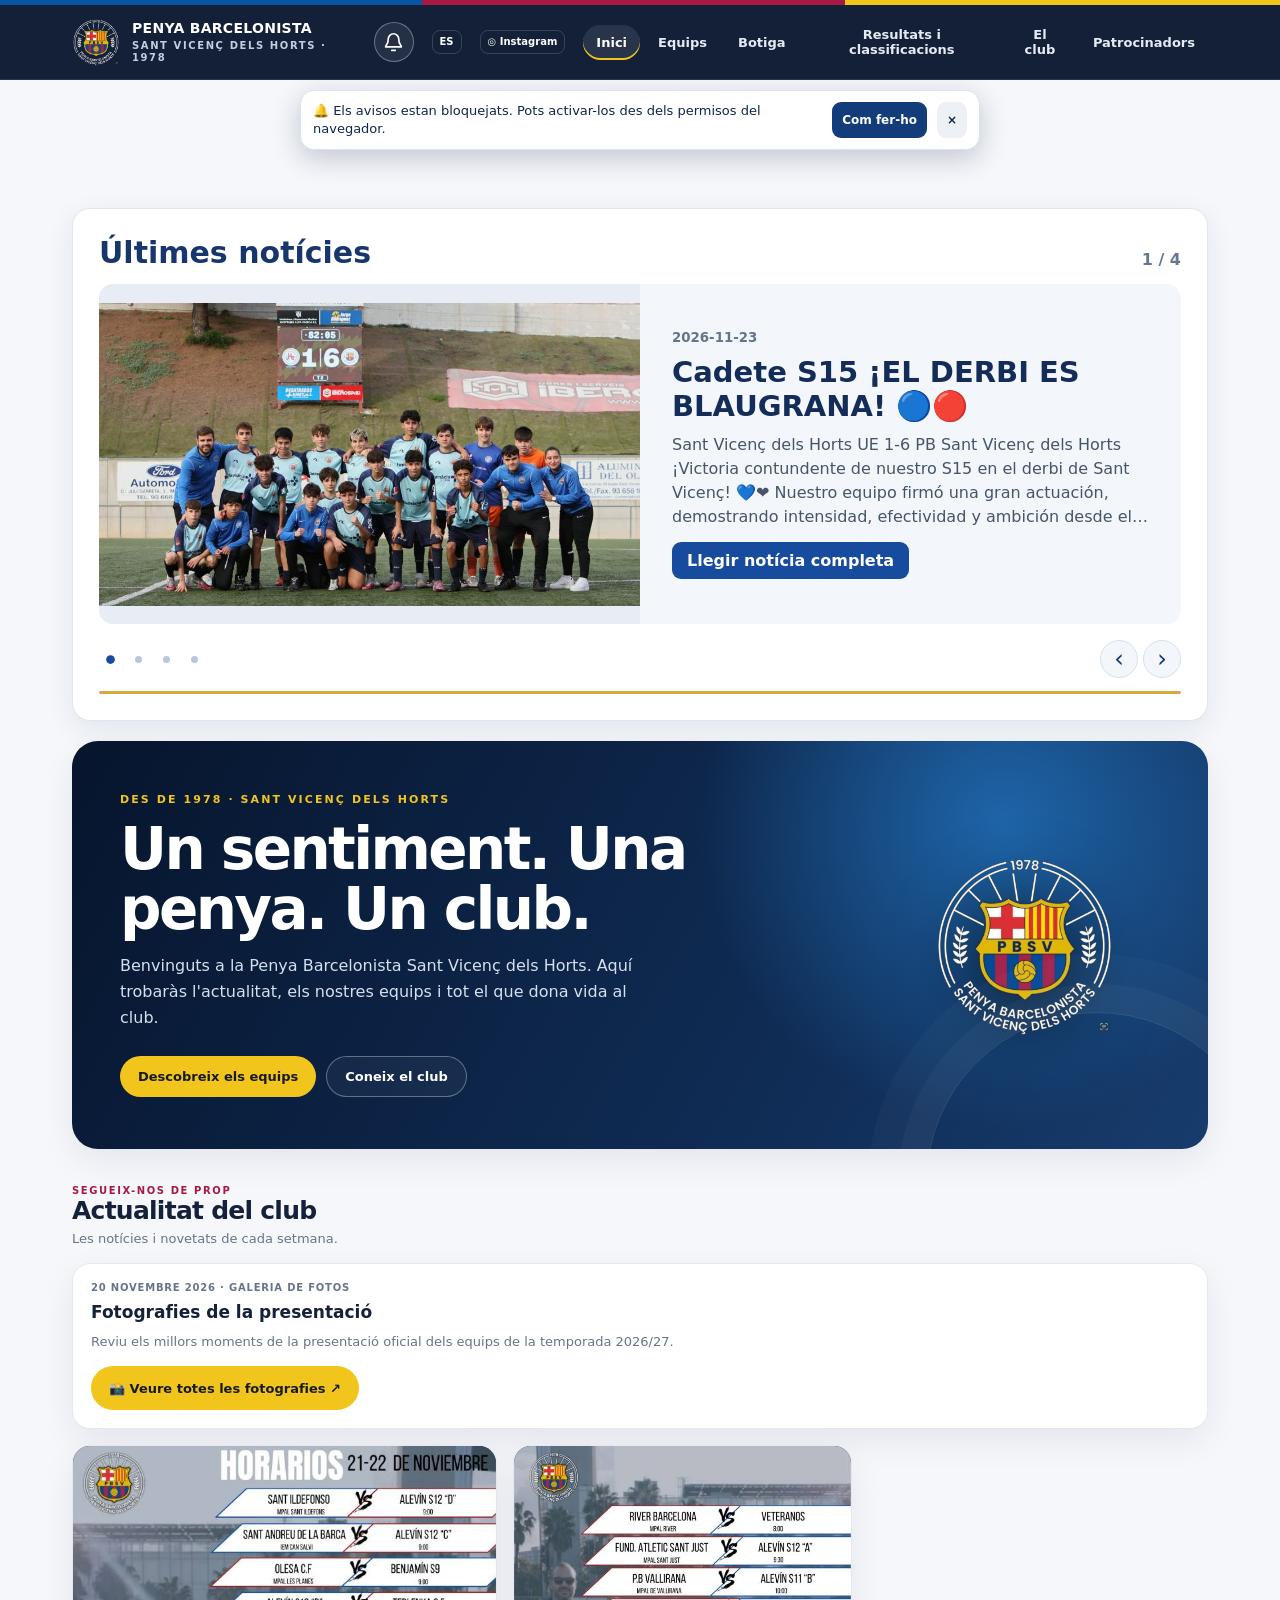
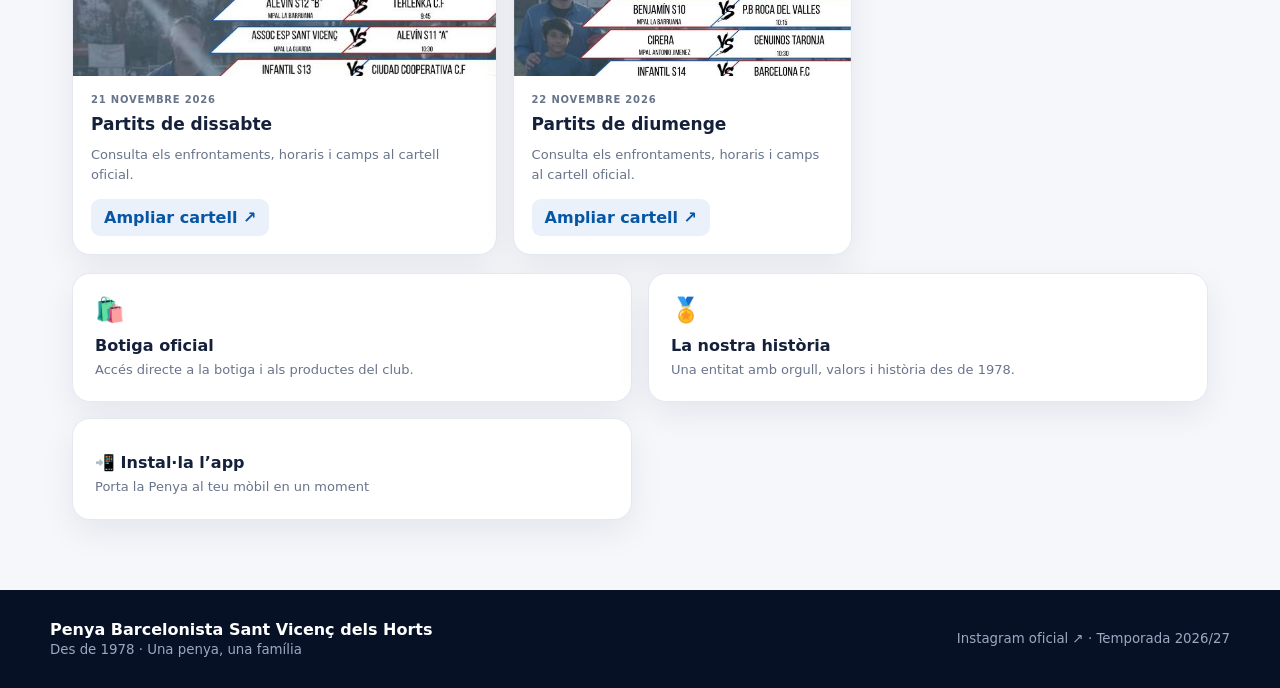
==== commit 5dfdf5e4: "Afegir accés a la galeria de la presentació 2026/27" ====
--- a/index.html
+++ b/index.html
@@ -88,6 +88,19 @@
 @keyframes pbsv-detail-in{from{opacity:.5;transform:translateY(-6px)}to{opacity:1;transform:translateY(0)}}
 @media(max-width:600px){#club .club-grid>.pbsv-inline-detail{padding:18px 14px;scroll-margin-top:90px}}
 @media(prefers-reduced-motion:reduce){#club .club-grid>.pbsv-inline-detail{animation:none}}
+
+/* Accessibilitat tàctil: conservar la capçalera compacta del club. */
+@media(max-width:800px){
+ .navwrap nav button{min-height:44px}
+ .results-filter,.photo-open,.pbsv-alert-close,.team-close{min-height:44px}
+ .pbsv-alert-close,.team-close{min-width:44px}
+ .team-dialog,.pbsv-alert-dialog{max-height:calc(100dvh - 32px);overscroll-behavior:contain}
+ .results-tools input{min-height:44px;max-width:100%;font-size:16px}
+ .team-grid,.results-grid{min-width:0}
+ .team-card,.results-card{min-width:0;overflow-wrap:anywhere}
+}
+@media(max-width:360px){.team-grid{grid-template-columns:1fr}}
+button:focus-visible,a:focus-visible,[role="button"]:focus-visible{outline:3px solid #d49b13;outline-offset:2px}
 </style>
 <link rel="manifest" href="./manifest.webmanifest">
 <link rel="icon" type="image/png" href="./pbsv-crest.png">
@@ -211,6 +224,13 @@
   <img class="hero-crest" src="assets/optimized/embedded-7ed5007e00f77b03.png" alt="">
  </div>
  <div class="section-head"><div><div class="kicker">Segueix-nos de prop</div><h2 data-ca="Actualitat del club" data-es="Actualidad del club">Actualitat del club</h2><p>Les notícies i novetats de cada setmana.</p></div></div>
+ <article class="news-card feature-news" id="presentation-gallery" style="margin:16px 0;overflow:hidden">
+  <img src="assets/presentacio-2026.webp" alt="Fotografia de grup dels equips de la Penya" width="1200" height="673" loading="lazy" decoding="async" style="display:block;width:100%;height:auto" onerror="this.hidden=true;this.style.display='none'">
+  <div class="news-body"><div class="meta" data-ca="20 NOVEMBRE 2026 · GALERIA DE FOTOS" data-es="20 NOVIEMBRE 2026 · GALERÍA DE FOTOS">20 NOVEMBRE 2026 · GALERIA DE FOTOS</div>
+  <h3 data-ca="Fotografies de la presentació" data-es="Fotografías de la presentación">Fotografies de la presentació</h3>
+  <p data-ca="Reviu els millors moments de la presentació oficial dels equips de la temporada 2026/27." data-es="Revive los mejores momentos de la presentación oficial de los equipos de la temporada 2026/27.">Reviu els millors moments de la presentació oficial dels equips de la temporada 2026/27.</p>
+  <a class="btn gold" style="display:inline-flex;align-items:center;justify-content:center;text-decoration:none;min-height:44px;max-width:100%;box-sizing:border-box" href="https://www.amazon.es/photos/share/uCscITe6eQVIS6a8Qq3xf450ikhFnglEonlXDZeUSi2" target="_blank" rel="noopener noreferrer" data-ca="📸 Veure totes les fotografies ↗" data-es="📸 Ver todas las fotografías ↗">📸 Veure totes les fotografies ↗</a></div>
+ </article>
  <div class="news-grid real-news">
  <article class="news-card"><img class="news-photo" alt="Cartell dels partits de dissabte" style="visibility:hidden"><div class="news-body"><div class="meta">ACTUALITZANT</div><h3>Partits de dissabte</h3><p>Consulta els enfrontaments, horaris i camps al cartell oficial.</p><button class="photo-open" data-poster="sat" disabled aria-disabled="true">Ampliar cartell ↗</button></div></article>
  <article class="news-card"><img class="news-photo" alt="Cartell dels partits de diumenge" style="visibility:hidden"><div class="news-body"><div class="meta">ACTUALITZANT</div><h3>Partits de diumenge</h3><p>Consulta els enfrontaments, horaris i camps al cartell oficial.</p><button class="photo-open" data-poster="sun" disabled aria-disabled="true">Ampliar cartell ↗</button></div></article>
@@ -309,22 +329,21 @@
  honours:['Palmarés','Aquí mostraremos los títulos, ascensos, campeonatos y reconocimientos conseguidos por los equipos y por la entidad.'],
  contact:['Contacto e instalaciones','Añadiremos la dirección, el correo, el teléfono, las redes sociales y la ubicación de las instalaciones.']
 };
-document.querySelectorAll('[data-detail]').forEach(card=>card.addEventListener('click',()=>{let d=(siteLang==='es'?detailsEs:details)[card.dataset.detail];document.getElementById('detailTitle').textContent=d[0];const target=document.getElementById('detailText');target.replaceChildren();if(card.dataset.detail==='board'||card.dataset.detail==='sports'){const grid=document.createElement('div');grid.className='club-personnel';(card.dataset.detail==='board'?clubBoard:clubSports).forEach(person=>{const div=document.createElement('div'),n=document.createElement('b'),r=document.createElement('small');n.textContent=person.name;r.textContent=person.role;div.append(n,r);grid.append(div)});target.append(grid)}else target.textContent=d[1];document.getElementById('detailPanel').classList.add('open');document.getElementById('detailPanel').scrollIntoView({behavior:'smooth',block:'nearest'})}));
+document.querySelectorAll('[data-detail]').forEach(card=>card.addEventListener('click',()=>{let d=(siteLang==='es'?detailsEs:details)[card.dataset.detail];document.getElementById('detailTitle').textContent=d[0];const target=document.getElementById('detailText');target.replaceChildren();if(card.dataset.detail==='board'||card.dataset.detail==='sports'){const grid=document.createElement('div');grid.className='club-personnel';const people=card.dataset.detail==='board'?clubBoard:clubSports;if(!people.length){const p=document.createElement('p');p.textContent=tr('Informació no disponible en aquest moment.','Información no disponible en este momento.');grid.append(p)}people.forEach(person=>{const div=document.createElement('div'),n=document.createElement('b'),r=document.createElement('small');n.textContent=person.name;r.textContent=person.role;div.append(n,r);grid.append(div)});target.append(grid)}else target.textContent=d[1];document.getElementById('detailPanel').classList.add('open');document.getElementById('detailPanel').scrollIntoView({behavior:'smooth',block:'nearest'})}));
 document.querySelectorAll('.placeholder-link').forEach(a=>a.addEventListener('click',e=>e.preventDefault()));
 
-const teamAssets={"Alevín S11 A":"assets/optimized/embedded-50f106a426bc5974.jpg","Amateur Fem A":"assets/optimized/embedded-4707cdbd74917852.jpg","Amateur Fem B":"assets/optimized/embedded-cbad2ad75f050046.jpg","Benjamín S10 A":"assets/optimized/embedded-13605b33eb51d21e.jpg","Cadete S15":"assets/optimized/embedded-56c3fbaff60dbabd.jpg","Juvenil A":"assets/optimized/embedded-a80be45866df25f5.jpg","PBSV Genuine Blau":"assets/optimized/embedded-167cf6dd8c9b2e97.jpg","news":"assets/optimized/embedded-f493db43f36da946.jpg","sat":"assets/optimized/embedded-9519d1b809efe086.jpg","sun":"assets/optimized/embedded-0680dc48ff1d3a32.jpg"};
-const teamRosters={"Alevín S11 A":{"players":[{"name":"AGUDO AVILES, IVAN","number":6},{"name":"CHFIRA HADRI, ADAM","number":8},{"name":"DA SILVA PIO SANCHEZ, THIAGO","number":23},{"name":"EL HAMRI ATANEBA, MUSA","number":5},{"name":"FALCÓ SÁNCHEZ, JAN","number":9},{"name":"PARRILLA MOYA, ADRIAN","number":11},{"name":"SALHI BOURASSI, RAYAN","number":7},{"name":"SALHI ESAADANI, YOUSEFF","number":10}],"staff":[{"name":"GONZALEZ ARRABAL, JUAN MANUEL","role":"DELEGADO"},{"name":"GONZÁLEZ BELLAHNA, YASER","role":"ENTRENADOR"}]},"Alevín S11 B":{"players":[{"name":"AYAT MSAOURI EL MAHBOUBI, IMRAN","number":11},{"name":"CHELH GARCIA, ABDESLAM","number":19},{"name":"DELARCA VENTURA, ANDREW PAUL","number":8},{"name":"FERNANDEZ SANCHEZ, HUGO","number":13},{"name":"MARTINEZ CARO, LUIS","number":10},{"name":"YANIS","number":9},{"name":"ZATARAIZ PADILLA, RUBEN","number":7}],"staff":[{"name":"MIR PEREZ, IKER","role":"ENTRENADOR"},{"name":"RACHIK, ADAM","role":"ENTRENADOR"}]},"Alevín S12 A":{"players":[{"name":"BRAVO PALOMINO, JEAN PIERRE","number":15},{"name":"CHICA CAMINALS, LLUC","number":1},{"name":"FERNADEZ GIMENO, UNAI","number":14},{"name":"FERNANDEZ AGUILERA, DAVID","number":7},{"name":"HENNOUNI, ADEM MOHAMED ISLEM","number":19},{"name":"MARTINEZ LLORENTE, BIEL","number":8},{"name":"PARDO CARRO, IZAN","number":11},{"name":"RACHIK, MOHAMED REDA","number":10},{"name":"RODRIGUEZ BUENO, ALEJANDRO","number":2},{"name":"SANCHEZ HERNANDEZ, XAVI","number":9}],"staff":[{"name":"CHICA MARTINEZ, DAVID","role":"DELEGADO"},{"name":"TRILLAS DUEZ, BRUNO","role":"ENTRENADOR"}]},"Alevín S12 B":{"players":[{"name":"ALIAGA BORRALLO, DANIEL","number":2},{"name":"AYALA PRÓSPER, HUGO","number":19},{"name":"BAIGET PARDO, JAN","number":12},{"name":"LLIN CRUZ, NIL","number":30},{"name":"PEREZ HERNANDEZ, BIEL","number":8},{"name":"PUIG ROMERA, PAU","number":1},{"name":"RACHI RACHI, MAHER","number":16},{"name":"ROMERO ILINA, ALAN","number":11},{"name":"RUA SERRANO, MATEO","number":9},{"name":"RUEDA DIAZ, ALEJANDRO","number":15},{"name":"SANTALLA PRIETO, IKER","number":28},{"name":"VENTURA LOPEZ, MARC","number":10}],"staff":[{"name":"MARTINEZ, IZAN","role":"ENTRENADOR"},{"name":"MUÑOZ RAGA, JOEL","role":"ENTRENADOR"}]},"Alevín S12 C":{"players":[{"name":"CABANILLAS MARTINEZ, DANIEL","number":4},{"name":"EL FOUNTI EL HADI, ISMAIL","number":9},{"name":"FLORES GARCIA, CESAR","number":11},{"name":"GARCIA PEREZ, GERAY","number":7},{"name":"GOMEZ MOYA, ERIC","number":10},{"name":"MORGADO SOTO, ARES","number":6},{"name":"MORUNO SANZ, BIEL","number":12},{"name":"OLLE PERAN, OT","number":3},{"name":"PEREGRINA CALVO, XAVIER DAVID","number":13},{"name":"TIHAMI BELGHITI, MOHAMED AYOUB","number":2},{"name":"MORENO SIERRA, JUAN ANTONIO","number":1}],"staff":[{"name":"MOSCOSO MARTINEZ, RUBEN","role":"ENTRENADOR"},{"name":"VERDEJO GOMEZ, NICOLAS","role":"ENTRENADOR"}]},"Amateur Fem A":{"players":[{"name":"AGUAYO LACHICA, ANTÒNIA","number":11},{"name":"ALBANELL BERNAT, CARLOTA","number":23},{"name":"BAJO AMBRÓS, LAIA","number":25},{"name":"BARO GONZALEZ, MIREIA","number":7},{"name":"BLANQUÉ FONT, MARIA","number":18},{"name":"CATALA DIAZ, CARLA","number":17},{"name":"CERVELLÓ MARQUÈS, INGRID","number":5},{"name":"DEL VALLE TRISTANY, BLANCA","number":13},{"name":"GOMEZ BATET, ANNA","number":3},{"name":"MARTINEZ EL ABBASSI, SARA","number":8},{"name":"MEDINA PEREZ, CORAL","number":6},{"name":"MOLINA MUÑOZ, YAIZA","number":19},{"name":"NAVARRETE PARDO, CARLA","number":1},{"name":"PEREZ DOMINGO, CLAUDIA","number":22},{"name":"SALMON DIANA, SANDRA","number":9},{"name":"SANCHEZ PUERTAS, ELIA","number":2},{"name":"SANCHO LOPEZ, LEYRE","number":12},{"name":"Simon, Emma","number":14},{"name":"SORIANO GERIZ, NÚRIA","number":4},{"name":"URGELES QUINTERO, GISEL","number":10},{"name":"URGELES QUINTERO, JUDIT","number":21}],"staff":[{"name":"MOSCOSO MARTINEZ, CRISTIAN","role":"ENTRENADOR"},{"name":"JUAN CARLOS PLAZA","role":"2DO ENTRENADOR"},{"name":"Luna Molina Muñoz","role":"FISIO"}]},"Amateur A":{"players":[{"name":"BALDE DIAO, AMADOU TIDIANE","number":6},{"name":"BURJALES CARRILLO, ROGER","number":21},{"name":"EL AZZAOUY AOURDOU, RACHID","number":24},{"name":"EL GHRIM OUAROUS, NAOUFAL","number":9},{"name":"GAMERO RAMON, RAUL","number":22},{"name":"GÁMEZ SANCHO, MANUEL","number":1},{"name":"GARCÍA FERNÁNDEZ, IVAN","number":10},{"name":"GARCIA-ROSADO DURAN, HUGO","number":16},{"name":"GINESTAR FERNANDEZ, JOAN","number":5},{"name":"LUNES SEIJAS, PAU","number":15},{"name":"MANZANO ARROYO, DANIEL","number":12},{"name":"MARSOU BEN DRIS, HICHAM","number":4},{"name":"MARTÍNEZ GÓMEZ, ERIC","number":8},{"name":"MARTINEZ GRANDA, ALEJANDRO","number":3},{"name":"MORENO PADILLA, ERIC","number":11},{"name":"MUÑOZ JIMENEZ, LEO","number":2},{"name":"PATIÑO HERNANDEZ, JAN","number":23},{"name":"PEREZ GASPAR, XAVIER","number":25},{"name":"PEREZ DE TUDELA SANCHEZ, HUGO","number":18},{"name":"RODRIGUEZ ESCOZ, AARON","number":13},{"name":"ROMERO NUÑEZ, TOMAS IGNACIO","number":17},{"name":"RUIZ MARTIN, OMAR","number":14},{"name":"SANCHEZ URDA, DAVID","number":19},{"name":"TALKAM, FAYCAL","number":7}],"staff":[{"name":"GONZALEZ CANO, ANTONIO","role":"DELEGADO"},{"name":"VIDAL GONZÁLEZ, JORDI","role":"FISIOTERAPEUTA"},{"name":"PEREZ DE TUDELA BALLESTER, VICTOR","role":"2DO ENTRENADOR"},{"name":"FERRETE CARBONELL, SERGI","role":"ENTRENADOR"},{"name":"GARCIA GALVEZ, FRANCISCO JAVIER","role":"3ER ENTRENADOR"},{"name":"ENEKO","role":"PREPARADOR FISICO"}]},"Amateur B":{"players":[{"name":"BRAVO PALOMINO, JOFRE STALIN","number":15},{"name":"CABELLO GONZALEZ, IAN","number":3},{"name":"EL BOUKIRI AHARMIM, BILAL","number":8},{"name":"LOPEZ SANCHEZ, VICTOR","number":4},{"name":"LORENZO PEREZ, NOAH","number":17},{"name":"MARIN GÓMEZ, ADRIÀ","number":12},{"name":"MARQUEZ CARRILLO, TOMAS","number":null},{"name":"MARTINEZ PADILLA, JUAN PEDRO","number":13},{"name":"MUÑIZ ROBLEDO, YERAY","number":10},{"name":"NIEVES FERNANDEZ, ALBERTO","number":1},{"name":"PEREZ RUIZ, SERGIO","number":2},{"name":"RICARDO AGUILAR, ADRIAN","number":21},{"name":"ROJAS HERRANZ, MARTI","number":19},{"name":"SANCHEZ LUACES, IKER","number":11},{"name":"SORRIBES LOPEZ, IZAN","number":9},{"name":"SUGI, SORATO","number":14},{"name":"TALAYERO CARRASCO, GENIS","number":6},{"name":"MIGUEL MARTOS LINDEZ","number":5},{"name":"PAU FERNANDEZ CUADRA","number":null},{"name":"Miquel Capdevila","number":null},{"name":"DEMBA DABO","number":16},{"name":"VICTOR RIPOLL CASTILLO","number":null}],"staff":[{"name":"RAMIREZ CORRALES, ANTONIO","role":"ENTRENADOR"}]},"Amateur Fem B":{"players":[{"name":"ALBA SANCHEZ, VALERIA","number":26},{"name":"BAZ QUERALTÓ, ALBA JIA","number":3},{"name":"BUJELLA BUENO, CLARA","number":21},{"name":"CALVO MALO, JUDIT","number":2},{"name":"CANTILLO CIVICO, VIRGINIA","number":18},{"name":"CLARAMBO SIERRA, ARIADNA","number":5},{"name":"DIAZ BURGOS, AROA","number":20},{"name":"DOMENECH CORTES, GISELA","number":8},{"name":"FERNANDEZ ESTUDILLO, ALBA","number":24},{"name":"GARCIA LUCHA, PAULA","number":4},{"name":"GINABREDA DELGADO, PAULA","number":9},{"name":"GINER CARRASCULL, SILVIA","number":14},{"name":"HERNANDEZ GISBERT, KARLA","number":17},{"name":"LERIN PRIETO, ALESSANDRO","number":22},{"name":"MORALES SANCHEZ, CRISTINA","number":11},{"name":"ORTIZ NAVARRO, JUDITH","number":19},{"name":"REINA TOMICO, ISABEL","number":6},{"name":"RODRIGUEZ ALONSO, ANDREA","number":23},{"name":"SANTAEUGENIA SOLA, YEDITH","number":16},{"name":"VIVANCOS CLAVERAS, PAULA","number":12},{"name":"REDÓN CAMPOS, AINHOA","number":15},{"name":"REDONDO MONTOYA, LUCIA","number":7},{"name":"YANIRA","number":10},{"name":"IVET VILANOVA MEROÑO","number":1},{"name":"NURIA ALBARRAN","number":null}],"staff":[{"name":"FERNÁNDEZ BERMÚDEZ, DAVID","role":"ENTRENADOR"},{"name":"CAPDEVILA GIL, ARNAU","role":"2DO ENTRENADOR"},{"name":"GIMENO GALIMANY, ALBA","role":"DELEGADA"}]},"Benjamín S9 A":{"players":[{"name":"FARRÉ CERANTOLA, MATTEO","number":8},{"name":"MARTINEZ PEREZ, ALAN","number":10},{"name":"NAVARRO MARTIN, ANGEL JOSE","number":1},{"name":"RACHI RACHI, SAFOUANE","number":16},{"name":"RIVERA HERNANDEZ, MARTIN","number":9},{"name":"RUIZ MARTINEZ, VALERIA","number":11},{"name":"JOHAN","number":null},{"name":"ALMA","number":14},{"name":"MARIA","number":null},{"name":"QUISPE HUARCAYA, IÑAKI JOSEP","number":7},{"name":"SANTOS SIGURET, LEONARDO","number":6}],"staff":[{"name":"PLAZA GARCIA, JUAN CARLOS","role":"ENTRENADOR"}]},"Benjamín S10 A":{"players":[{"name":"ASENSIO MONTEJANO, ALVARO","number":null},{"name":"BUIZA AGUILAR, ALEJANDRO","number":null},{"name":"CAMPS MAHALEAN, ARNAU","number":null},{"name":"JARA BAQUE, AITOR EMANUEL","number":null},{"name":"JIMENEZ SAN VICTORINO, DARÍO","number":null},{"name":"LEE LARA, NOAH","number":null},{"name":"MARTINEZ VALVERDE, THEO","number":null},{"name":"MORANTE ARJONA, JULEN","number":null},{"name":"RODRIGUEZ HUNGRIA, MAX","number":null},{"name":"VENDRELL FERNANDEZ, MARC","number":null},{"name":"MATEO HERNANDEZ","number":null},{"name":"ANDRES CEPEDA","number":null}],"staff":[{"name":"MORANTE ROMERO, RUBEN","role":"2DO ENTRENADOR"},{"name":"YEPES BALDO, CARLOS","role":"ENTRENADOR"}]},"Cadete S15":{"players":[{"name":"ALMEDINA GARCIA, VICTOR","number":9},{"name":"AYALA MARTIN, ISAAC","number":5},{"name":"BERLANGA ANAYA, IVAN","number":17},{"name":"COELLO GARCIA, DEREK ALEXANDER","number":13},{"name":"GALVEZ LAARBI BEN, RAFA","number":7},{"name":"GARCIA MARTINEZ, JUAN DIEGO","number":8},{"name":"GARCIA MARTINEZ, LIONEL","number":10},{"name":"HIDALGO PEREZ, BIEL","number":4},{"name":"IKISS FAIZ, AMIN","number":11},{"name":"MORILLA RODRIGUEZ, POL","number":1},{"name":"QUIRÓS VILCHEZ, IKER","number":19},{"name":"RIBOT CHACÓN, BIEL","number":2},{"name":"ARTEAGA VARGAS, EDUARDO","number":21},{"name":"AVALOS CABALLERO, DYLAN JOSE MARIA","number":3}],"staff":[{"name":"MARTINEZ EL ABBASSI, SARA","role":"2DA ENTRENADORA"},{"name":"GARCIA JURA, CRISTIAN","role":"ENTRENADOR"}]},"Infantil S13":{"players":[{"name":"BRUNA LOPEZ, PABLO","number":9},{"name":"CUBA PAUCAR, THIAGO ALONSO","number":77},{"name":"GONZALEZ SERRAN, ARES","number":4},{"name":"GÜIZ RAMONEDA, JAN","number":21},{"name":"JARA BAQUE, JORGE JONAS","number":18},{"name":"LÓPEZ SANTAMARÍA, ADRIÁN","number":2},{"name":"MAQUEDA MORILLAS, AXEL","number":7},{"name":"MARTIN SALINAS, DAVID","number":15},{"name":"MARTINEZ LLORENTE, MARC","number":1},{"name":"MARTINEZ PEREZ, ANTONIO","number":10},{"name":"MONSERRATE OSORIO, ERIC","number":11},{"name":"MORENO HERNANDEZ, THIAGO","number":21},{"name":"PLAZA GONZALEZ, HECTOR","number":8},{"name":"SANCHEZ DOMINGUEZ, ERIK","number":31},{"name":"VILANOVA MEROÑO, NIL","number":17},{"name":"MOJICA LIZARAZO, SERGIO ANDRES","number":12}],"staff":[{"name":"CATALA DIAZ, CARLA","role":"ENTRENADORA"},{"name":"GARCIA ROSA, JOSE MANUEL","role":"DELEGADO"},{"name":"MARTINEZ, IZAN","role":"ENTRENADOR"}]},"Infantil S14":{"players":[{"name":"ALONSO PIQUÉ, ARNAU","number":3},{"name":"BIEGUNOV YAROVA, NIKITA","number":15},{"name":"CABALLERIA BUSTOS, NACHO","number":14},{"name":"CABAÑAS PAGES, ROC","number":7},{"name":"CARDONA CARO, JUAN MANUEL","number":23},{"name":"CESAR TARANCON, JON","number":29},{"name":"CHICA CAMINALS, ADRIÀ","number":11},{"name":"CLERICH BARREDO, JOEL","number":8},{"name":"DIAZ ROCA, BIEL","number":4},{"name":"FERNANDEZ AGUILERA, BRUNO","number":2},{"name":"GONZALEZ BELLAHNA, YUSEF","number":16},{"name":"GUTIERREZ GONZALEZ, ALEJANDRO","number":5},{"name":"LASA FALZETTA, MATIAS","number":19},{"name":"MORENO ORDÓÑEZ, SIMÓN","number":13},{"name":"PRIU RUBIO, HUGO","number":10},{"name":"RIOS ROSARIO, ADRIAN","number":9},{"name":"ROYUELA GONZALVES, JOAN","number":22},{"name":"SOLANAS DEU, LLUC","number":20},{"name":"VAQUERA HERRERA, ARON","number":12},{"name":"VARGAS ANTELO, DYLAN","number":6}],"staff":[{"name":"MARIN GÓMEZ, ADRIÀ","role":"DELEGADO"},{"name":"MARTÍNEZ GÓMEZ, ERIC","role":"ENTRENADOR"},{"name":"GONZALEZ BELLAHNA, YASER","role":"2DO ENTRENADOR"}]},"Infantil Fem A":{"players":[{"name":"ARTEAGA URRUTIA, IRIS","number":4},{"name":"BERLANGA ANAYA, MARTINA","number":11},{"name":"MERINO MARTINEZ, LEYRE","number":10},{"name":"PAZOS VALERO, ALBA","number":18},{"name":"REYES RODRIGUEZ, DANIELA","number":2},{"name":"GONZALEZ ARIAS, AINARA","number":14},{"name":"MORA AMADOR, AINHOA","number":1},{"name":"VILANOVA MEROÑO, VALENTINA","number":8},{"name":"HERNÁNDEZ MÉNDEZ, ALBA","number":null}],"staff":[{"name":"MATEOS ALCAIDE, GISELA","role":"ENTRENADORA"},{"name":"MARTINEZ PADILLA, JUAN PEDRO","role":"2DO ENTRENDOR"},{"name":"LORENZO PEREZ, NOAH","role":"DELEGADO"}]},"Juvenil A":{"players":[{"name":"ARTEAGA URRUTIA, WALTER SAUL","number":10},{"name":"BAÑOL SOTO, POL ESTEBAN","number":24},{"name":"CLAJER GONZALO, JORDI","number":19},{"name":"ESCUTE MARTINEZ, MARC","number":67},{"name":"GARCIA REINA, IKER","number":17},{"name":"GONZÁLEZ BELLAHNA, YASER","number":6},{"name":"LOPEZ GAMARRA, FELIX GERARD","number":11},{"name":"LOPEZ MARTINEZ, VICTOR","number":20},{"name":"LÓPEZ PÉREZ, MARCOS","number":77},{"name":"LOPEZ QUESADA, HUGO","number":7},{"name":"MANJON CARDENAS, PABLO","number":15},{"name":"MARTINEZ GOMEZ, IZAN","number":8},{"name":"MONTERO BAÑOS, DANIEL","number":9},{"name":"MOSCOSO MARTINEZ, RUBEN","number":13},{"name":"MUÑOZ RAGA, JOEL","number":5},{"name":"MUÑOZ SANCHEZ, PABLO","number":1},{"name":"RACHIK, ADAM","number":18},{"name":"RUA GONZALEZ, SERGI","number":22},{"name":"TORRECILLAS PEREZ, ALVARO","number":14},{"name":"VARON OLLE, ALEIX","number":3}],"staff":[{"name":"GONZALEZ, JUANMA","role":"DELEGADO"},{"name":"MARTINEZ MONTILLA, MANUEL","role":"ENTRENADOR"}]},"Juvenil B":{"players":[{"name":"AYALA MARTÍN, SAÜL","number":19},{"name":"BARCELO CASASAMPERE, ALEIX","number":9},{"name":"BARRAGAN QUESADA, SAMUEL","number":8},{"name":"BOLOIX SANTALIESTRA, GERARD","number":12},{"name":"BOUHLASS BOUHLASS, ISMAEL","number":7},{"name":"BUCKENS TRONCOSO, IKER","number":14},{"name":"CAMPOS DEL BARRIO, ALEJANDRO","number":25},{"name":"CARRASCOSA GINES, ERIC","number":6},{"name":"GARCIA JURA, DANIEL","number":4},{"name":"GARCÍA MARTÍNEZ, LEO","number":3},{"name":"JIMENEZ PRAT, FELIX","number":11},{"name":"MACHROH LIDALT, YOUSSAD","number":16},{"name":"MATEOS DIAZ, JESUS","number":5},{"name":"MATEOS DIAZ, LLUIS","number":2},{"name":"NOEL PANADES, MARC","number":1},{"name":"PEREZ CASTELLNOU, MIQUEL","number":69},{"name":"RODRIGUEZ MANZANO, SERGI","number":10},{"name":"TINOCO AMADOR, MIGUEL ANGEL","number":67},{"name":"TIZADO JIMENEZ, NIKO","number":13},{"name":"DIEGO MORALO","number":99},{"name":"SANTIAGO GARCIA SALAMANCA","number":15}],"staff":[{"name":"BUCKENS TAFALLA, BRUNO","role":"ENTRENADOR"},{"name":"CASAS, GERARD","role":"DELEGADO"}]},"Juvenil C":{"players":[{"name":"MORALO GORDON, DIEGO","number":null},{"name":"BERNIER MONTALBAN, TONI","number":6},{"name":"CANTARERO COSTA, ERIK","number":12},{"name":"GASCON MUÑOZ, HUGO","number":3},{"name":"HERNANDEZ RUIZ, HUGO","number":22},{"name":"JIN, YANGHAO","number":10},{"name":"MATA LOZANO, JOSE DAVID","number":7},{"name":"MIR PEREZ, IKER","number":69},{"name":"PALAU MARTÍ, GUERAU","number":18},{"name":"PEÑALVER PÉREZ, IZAN","number":5},{"name":"QUISPE HUARCAYA, NIJHAT SONYU","number":4},{"name":"SEGURA GONZALEZ, JOAN","number":14},{"name":"SEÑOR MONTES, JORGE","number":2},{"name":"VILA CARRANZA, GONZALO","number":11},{"name":"ENCINA PAIVA, MISAEL","number":19},{"name":"MAYORAL ALMEDA, ALEX","number":8},{"name":"GARCÍA TORRECILLAS, POL","number":9}],"staff":[{"name":"SEÑOR MÉNDEZ, JORGE","role":"ENTRENADOR"},{"name":"VENTAJA, JULI","role":"DELEGADO"}]},"Juvenil Fem A":{"players":[{"name":"FERNANDEZ SOLA, ARIADNA","number":8},{"name":"GONZALEZ VIUDEZ, NADIA","number":3},{"name":"MARTÍNEZ VALLS, VEGA","number":14},{"name":"ANDRES PLANS, NOA","number":22},{"name":"BARRERAS DE RIOS, JANA","number":16},{"name":"CENTELLES CORTES, ÁMBAR","number":19},{"name":"CENTELLES CORTES, ROCIO","number":20},{"name":"DE HARO VALENZUELA, ONA","number":1},{"name":"GIMENEZ BAKHKHAT, AMIRA","number":17},{"name":"GUTIÉRREZ ORTEGA, AITANA","number":11},{"name":"HERNANDEZ SANCHEZ, NAIARA","number":7},{"name":"MATEOS ALCAIDE, GISELA","number":13},{"name":"PASTOR GALERA, ARIADNA","number":6},{"name":"RAMIREZ GARCIA, NAIA","number":5},{"name":"RODRIGUEZ GONZALEZ, AINHOA","number":10},{"name":"RUIZ RIVERA, SOFIA","number":12},{"name":"SANCHEZ HERNANDEZ, MARTA","number":9},{"name":"ARÉVALO SÁNCHEZ, BERTA","number":21}],"staff":[{"name":"BARRERAS DE RIOS, TIAGO","role":"3ER ENTRENADOR"},{"name":"NAVARRO GARCIA, ANGELA","role":"2DA ENTRENADORA"},{"name":"FERNÁNDEZ SOLA, ADRIÀ","role":"ENTRENADOR"},{"name":"NAVARRO GARCIA, DAVID","role":"DELEGADO"}]},"PBSV Genuine Blau":{"players":[{"name":"MANUEL NAVAS","number":13},{"name":"JUAN ARRIBA","number":12},{"name":"SERGI JULIA","number":3},{"name":"MARC HERRERA","number":8},{"name":"SERGIO AGUILAR","number":31},{"name":"CARLOS KOURDACI","number":7},{"name":"BERTA SIO","number":34},{"name":"ERIC AMADOR","number":30},{"name":"JORGE VALERA","number":10},{"name":"CRISTO ORTEGA","number":6}],"staff":[{"name":"MANOLO VICO","role":"DELEGADO"},{"name":"IVAN RUEDA","role":"AUXILIAR"},{"name":"OSCAR AYALA","role":"ENTRENADOR"},{"name":"MANOLO VICO","role":"DELEGADO"},{"name":"IVAN RUEDA","role":"AUXILIAR"},{"name":"OSCAR AYALA","role":"ENTRENADOR"},{"name":"CARLES ROVIRA","role":"DELEGADO"},{"name":"GUILLERMO","role":"AUXILIAR"},{"name":"AROA VICO","role":"ENTRENADOR"},{"name":"CARLES ROVIRA","role":"DELEGADO"},{"name":"GUILLERMO","role":"AUXILIAR"},{"name":"AROA VICO","role":"ENTRENADOR"}]},"PBSV Genuine Grana":{"players":[{"name":"DANIEL VILA","number":1},{"name":"RUBEN MATAMORO","number":25},{"name":"ERIC CLAUDIO","number":17},{"name":"HUGO ABELLO","number":4},{"name":"ARIAN SANCHEZ","number":20},{"name":"PEDRO GARCIA","number":11},{"name":"MARC GRANADOS","number":18},{"name":"JAVI MARTIN","number":9},{"name":"IZAN BAIGET","number":32}],"staff":[]},"PBSV Genuine Groc":{"players":[{"name":"ALEX CANO","number":null},{"name":"MIGUEL ANGEL MURILLO","number":14},{"name":"ALBERT MARFIL","number":27},{"name":"FERRAN PAGES","number":24},{"name":"SANTI MATAMOROS","number":28},{"name":"ALBERT QUILES","number":15},{"name":"CARLO COLLADO","number":null},{"name":"IZAN DOMINGUEZ","number":null},{"name":"ALEX VICO","number":2}],"staff":[]},"PBSV Genuine Taronja":{"players":[{"name":"PIERRE GUILLOU","number":16},{"name":"JONATHAN VELÁSQUES","number":22},{"name":"ALBERT ROMERO","number":33},{"name":"ALBERTO RODRIGUEZ","number":19},{"name":"HUGO NAVARRO","number":34},{"name":"DAMIÀ SEGURA","number":5},{"name":"DABO THIERNO","number":21},{"name":"IZAN BARRAGAN","number":37},{"name":"UZIEL ESPINO","number":25},{"name":"MARTÍ AMBROJO","number":null},{"name":"MARIO FLORES","number":22},{"name":"AINOHA","number":null}],"staff":[]},"Veteranas":{"players":[{"name":"AINHOA ROJO VICO","number":null},{"name":"SANDRA VICO VEGA","number":null},{"name":"LAURA ROMERO LEON","number":null},{"name":"ESTHER VALERO MARTINEZ","number":null},{"name":"SUSANA GARCIA CONESA","number":null},{"name":"ANA MARIA MARTIN ROMERO","number":null},{"name":"RAQUEL LOPEZ GARCIA","number":null},{"name":"ELENA MACIAS FRUTOS","number":null},{"name":"YAIZA SANTOS AVILA","number":null},{"name":"NOELIA ARA GALLARDO","number":null},{"name":"NOELIA VAZQUEZ VICO","number":null},{"name":"PASTORA LOPEZ DOMINGUEZ","number":null},{"name":"YASMIN HERNANDEZ MARTINEZ","number":null},{"name":"PATRICIA VELASCO CAMPAN","number":null},{"name":"CRISTINA MADRID GOMICIA","number":null}],"staff":[{"name":"IVAN RUEDA","role":"ENTRENADOR"},{"name":"GUILLERMO ALCAIDE LORENTE","role":"2DO ENTRENADOR"},{"name":"NOEMI RAGA DOMINGUEZ","role":"DELEGADA"}]},"Prebenjamín S7 A":{"players":[{"name":"DANIELA CUADRADO NAVARRO","number":9},{"name":"ALEX CAZORLA RICO","number":1},{"name":"FRANCISCO JOSE CRUZ AMAYA","number":10},{"name":"ZAID GABRIEL TORRES CARLOS","number":5},{"name":"ADRIÀ CASTELLET PRAT","number":8},{"name":"JOSE AMAR RUIZ","number":null},{"name":"ADRIAN VENIMIR PEKTOV","number":6},{"name":"N'GALLO DIAKITE SIDIBE","number":4},{"name":"JESUS SANCHEZ MATEOS","number":7},{"name":"ANDER RODRIGUEZ BUENO","number":2}],"staff":[{"name":"MARTA SANCHEZ","role":"ENTRENADORA"},{"name":"PABLO MONTERO","role":"2DO ENTRENADOR"},{"name":"IVAN BERLANGA","role":"3ER ENTRENADOR"}]}};
-const clubBoard=[{"name": "CARLOS BUCHERAS", "role": "PRESIDENTE"}, {"name": "CARLES ROVIRA", "role": "VICEPRESIDENTE"}, {"name": "ALBERT ALBAO", "role": "TRESORER"}, {"name": "ANTON DURAN", "role": "VICEPRESIDENTE 2do"}, {"name": "Mª INES MARTINEZ", "role": "VOCAL"}, {"name": "JOSE LINARES", "role": "VOCAL"}, {"name": "CAROL PARRA", "role": "VOCAL"}, {"name": "MANU GARCIA", "role": "VOCAL"}];
-const clubSports=[{"name": "RICARDO TORREBLANCA", "role": "DIRECTOR DEPORTIVO"}, {"name": "IZAN ARTIFO", "role": "COORDINADOR GENERAL"}, {"name": "FERNANDO TRONCOSO", "role": "COORDINADOR F11"}, {"name": "ERIC MARTINEZ", "role": "COORDINADOR F7"}, {"name": "CARLA CATALA", "role": "COORDINADORA FEMENINA"}, {"name": "AARON RODRIGUEZ", "role": "COORDINADOR PORTEROS"}, {"name": "JORDI VIDAL", "role": "FISIOTERAPEUTA CLUB"}, {"name": "DAVINIA GARCIA", "role": "SECRETARIA"}];
-const clubTeams=[
-['Amateur A','masc'],['Amateur B','masc'],['Juvenil A','masc'],['Juvenil B','masc'],['Juvenil C','masc'],['Cadete S15','masc'],['Infantil S14','masc'],['Infantil S13','masc'],['Alevín S12 A','masc'],['Alevín S12 B','masc'],['Alevín S12 C','masc'],['Alevín S11 A','masc'],['Alevín S11 B','masc'],['Benjamín S10 A','masc'],['Benjamín S9 A','masc'],['Prebenjamín S7 A','masc'],
-['Veteranas','fem'],['Amateur Fem A','fem'],['Amateur Fem B','fem'],['Juvenil Fem A','fem'],['Infantil Fem A','fem'],
-['PBSV Genuine Blau','genuine'],['PBSV Genuine Grana','genuine'],['PBSV Genuine Groc','genuine'],['PBSV Genuine Taronja','genuine']];
-const fcfLinks={'Cadete S15':'https://www.fcf.cat/ca/competicio/2026-2027/cadet-segona-divisio-s15/grup-14/resultats','Amateur A':'https://www.fcf.cat/ca/competicio/2026-2027/tercera-catalana/grup-12/resultats','Amateur Fem B':'https://www.fcf.cat/ca/competicio/2026-2027/segona-divisio-femeni/grup-5/resultats'};
+const teamAssets={};
+const teamRosters={};
+const clubBoard=[];
+const clubSports=[];
+const clubTeams=[];
+const fcfLinks={};
 let chosenGroup='all',siteLang=(()=>{try{return localStorage.getItem('pbsv-language')==='es'?'es':'ca'}catch(_){return 'ca'}})();
 const tr=(ca,es)=>siteLang==='ca'?ca:es;
 const groups={masc:['Masculí','Masculino'],fem:['Femení','Femenino'],genuine:['Genuïns','Genuinos']};
-function renderClubTeams(){const grid=document.getElementById('teamGrid');grid.replaceChildren();let visible=clubTeams.filter(t=>chosenGroup==='all'||t[1]===chosenGroup);document.getElementById('teamCount').textContent=visible.length+' '+tr('equips','equipos');visible.forEach(([name,group])=>{const card=document.createElement('article');card.className='team-card';card.tabIndex=0;card.setAttribute('role','button');card.setAttribute('aria-label',tr('Obrir fitxa de ','Abrir ficha de ')+name);const image=document.createElement('div');image.className='team-image';const imText=document.createElement('span');imText.textContent=tr('FOTOGRAFIA PENDENT','FOTOGRAFÍA PENDIENTE');if(teamAssets[name]){const photo=document.createElement('img');photo.src=teamAssets[name];photo.alt=tr('Fotografia de ','Fotografía de ')+name;photo.loading='lazy';image.append(photo)}else image.append(imText);const body=document.createElement('div');body.className='team-card-body';const title=document.createElement('h3');title.textContent=name;const desc=document.createElement('p');desc.textContent=groups[group][siteLang==='ca'?0:1];const action=document.createElement('span');action.className='team-action';action.textContent=tr('Veure fitxa →','Ver ficha →');body.append(title,desc,action);card.append(image,body);card.addEventListener('click',()=>openClubTeam(name,group));card.addEventListener('keydown',e=>{if(e.key==='Enter'||e.key===' '){e.preventDefault();openClubTeam(name,group)}});grid.append(card);});}
+let teamLoadState="loading";
+function publicDataStatus(grid,ca,es,retry){const p=document.createElement("p");p.className="notice";p.style.gridColumn="1 / -1";p.setAttribute("role","status");p.dataset.ca=ca;p.dataset.es=es;p.textContent=tr(ca,es);grid.append(p);if(retry){const b=document.createElement("button");b.type="button";b.className="photo-open";b.dataset.ca="Tornar-ho a provar";b.dataset.es="Volver a intentar";b.textContent=tr(b.dataset.ca,b.dataset.es);b.onclick=retry;grid.append(b)}}
+function renderClubTeams(){const grid=document.getElementById('teamGrid');grid.replaceChildren();let visible=clubTeams.filter(t=>chosenGroup==='all'||t[1]===chosenGroup);document.getElementById('teamCount').textContent=visible.length+' '+tr('equips','equipos');if(!visible.length){if(teamLoadState==='loading')publicDataStatus(grid,'Carregant els equips…','Cargando los equipos…');else if(teamLoadState==='error')publicDataStatus(grid,'No s’han pogut carregar els equips.','No se han podido cargar los equipos.',loadClubTeams);else publicDataStatus(grid,'No hi ha equips disponibles en aquesta categoria.','No hay equipos disponibles en esta categoría.');return}visible.forEach(([name,group])=>{const card=document.createElement('article');card.className='team-card';card.tabIndex=0;card.setAttribute('role','button');card.setAttribute('aria-label',tr('Obrir fitxa de ','Abrir ficha de ')+name);const image=document.createElement('div');image.className='team-image';const imText=document.createElement('span');imText.textContent=tr('FOTOGRAFIA PENDENT','FOTOGRAFÍA PENDIENTE');if(teamAssets[name]){const photo=document.createElement('img');photo.src=teamAssets[name];photo.alt=tr('Fotografia de ','Fotografía de ')+name;photo.loading='lazy';image.append(photo)}else image.append(imText);const body=document.createElement('div');body.className='team-card-body';const title=document.createElement('h3');title.textContent=name;const desc=document.createElement('p');desc.textContent=groups[group][siteLang==='ca'?0:1];const action=document.createElement('span');action.className='team-action';action.textContent=tr('Veure fitxa →','Ver ficha →');body.append(title,desc,action);card.append(image,body);card.addEventListener('click',()=>openClubTeam(name,group));card.addEventListener('keydown',e=>{if(e.key==='Enter'||e.key===' '){e.preventDefault();openClubTeam(name,group)}});grid.append(card);});}
 let lastTeamFocus=null;
 function openClubTeam(name,group){
  lastTeamFocus=document.activeElement;
@@ -415,11 +434,11 @@
 })();
 
 /* pbsv-teams-json-integration-v1 */
-(function(){
+function loadClubTeams(){
+ teamLoadState='loading';renderClubTeams();
  fetch('./data/equips.json',{cache:'no-store'}).then(r=>{if(!r.ok)throw Error('No team data');return r.json()}).then(d=>{
-  if(!Array.isArray(d.teams)||!d.teams.length)return;
+  if(!Array.isArray(d.teams))throw Error('Invalid team data');
   const valid=d.teams.filter(t=>t&&typeof t.name==='string'&&['masc','fem','genuine'].includes(t.category));
-  if(!valid.length)return;
   clubTeams.splice(0,clubTeams.length,...valid.map(t=>[t.name,t.category]));
   for(const k of Object.keys(teamAssets))delete teamAssets[k];
   for(const k of Object.keys(teamRosters))delete teamRosters[k];
@@ -429,23 +448,17 @@
    teamRosters[t.name]={players:Array.isArray(t.players)?t.players:Array.isArray(t.members)?t.members.map(name=>({name,number:null})):[],staff:Array.isArray(t.staff)?t.staff:[]};
    if(t.url&&/^https:\/\//.test(t.url))fcfLinks[t.name]=t.url;
   }
-  const selected=document.querySelector('#teamFilters .team-filter.selected');
-  if(selected)selected.click();
- }).catch(e=>console.warn('PBSV teams:',e));
-})();
+  teamLoadState='ready';renderClubTeams();
+ }).catch(e=>{teamLoadState='error';renderClubTeams();console.warn('PBSV teams:',e)});
+}
+loadClubTeams();
 </script>
 <script>if('serviceWorker' in navigator&&isSecureContext){navigator.serviceWorker.register('./pbsv-sw.js',{scope:'./'}).catch(console.warn)}</script>
 <script id="pbsv-sponsors-script">
 (function(){
-const fallback=[
-{name:"Recuperaciones y Transportes Santiago Rubio",url:"https://www.instagram.com/recuptrans.santiago?vrfl=MW4zcmtsaWExOWxhNA=="},
-{name:"Pneumàtics García",url:"https://www.instagram.com/pneumaticsgarciagt?xtok=dXZmcGVuajlwZDZj"},
-{name:"Transmar",url:"https://transmar.net/es/"},
-{name:"Ajuntament Sant Vicenç dels Horts",url:"https://svh.cat/"},
-{name:"Agrupació FCB",url:"https://agrupaciofcb.cat/"}
-];
 function render(items){
  const grid=document.getElementById("pbsvSponsorGrid");if(!grid)return;
+ grid.replaceChildren();if(!items.length){publicDataStatus(grid,"No hi ha patrocinadors publicats.","No hay patrocinadores publicados.");return}
  grid.replaceChildren(...items.map(s=>{
  const card=document.createElement("article");card.className="pbsv-sponsor-card";
  const logo=document.createElement("div");logo.className="pbsv-sponsor-logo";
@@ -456,8 +469,7 @@
  body.append(name,link);card.append(logo,body);return card;
  }));
 }
-render(fallback);
-fetch("./data/patrocinadors.json",{cache:"no-store"}).then(r=>{if(!r.ok)throw Error("fetch failed");return r.json()}).then(d=>{if(Array.isArray(d.sponsors)){const items=d.sponsors.filter(s=>typeof s.name==="string"&&typeof s.url==="string"&&s.url.startsWith("https://"));if(items.length)render(items)}}).catch(console.warn);
+function load(){const grid=document.getElementById("pbsvSponsorGrid");if(!grid)return;grid.replaceChildren();publicDataStatus(grid,"Carregant els patrocinadors…","Cargando los patrocinadores…");fetch("./data/patrocinadors.json",{cache:"no-store"}).then(r=>{if(!r.ok)throw Error("fetch failed");return r.json()}).then(d=>{if(!Array.isArray(d.sponsors))throw Error("Invalid sponsor data");render(d.sponsors.filter(s=>s&&typeof s.name==="string"&&typeof s.url==="string"&&s.url.startsWith("https://")))}).catch(e=>{grid.replaceChildren();publicDataStatus(grid,"No s’han pogut carregar els patrocinadors.","No se han podido cargar los patrocinadores.",load);console.warn(e)})}load();
 })();
 </script><script id="pbsv-news-script">
 (function(){
@@ -525,7 +537,7 @@
  panel.classList.add('open');panel.scrollIntoView({behavior:'smooth',block:'nearest'});
 }
 document.addEventListener('pbsv:languagechange',render);
-fetch('./data/club.json',{cache:'no-cache'}).then(r=>{if(!r.ok)throw Error('club data unavailable');return r.json()}).then(d=>{if(Array.isArray(d.sections)){sections=d.sections;render()}}).catch(e=>console.warn('PBSV club:',e));
+fetch('./data/club.json',{cache:'no-cache'}).then(r=>{if(!r.ok)throw Error('club data unavailable');return r.json()}).then(d=>{if(Array.isArray(d.sections)){sections=d.sections;for(const [id,target] of [['board',clubBoard],['sports',clubSports]]){const people=sections.find(item=>item?.id===id)?.people;target.splice(0,target.length,...(Array.isArray(people)?people.filter(p=>p&&typeof p.name==='string'&&typeof p.role==='string'):[]))}render()}}).catch(e=>console.warn('PBSV club:',e));
 })();
 </script><script id="pbsv-bell-controller">(function(){const bell=document.getElementById('pbsvBell'),overlay=document.getElementById('pbsvAlertOverlay'),close=document.getElementById('pbsvAlertClose'),dialog=overlay.querySelector('.pbsv-alert-dialog');let previous=null;function toggle(open){overlay.classList.toggle('open',open);overlay.setAttribute('aria-hidden',String(!open));bell.setAttribute('aria-expanded',String(open));document.body.style.overflow=open?'hidden':'';if(open){previous=document.activeElement;dialog.focus()}else{(previous&&previous.isConnected?previous:bell).focus()}}bell.addEventListener('click',()=>toggle(true));close.addEventListener('click',()=>toggle(false));overlay.addEventListener('click',e=>{if(e.target===overlay)toggle(false)});document.addEventListener('keydown',e=>{if(!overlay.classList.contains('open'))return;if(e.key==='Escape')toggle(false);if(e.key==='Tab'){const controls=[...dialog.querySelectorAll('button,input,select,summary,a[href]')].filter(el=>el.getClientRects().length&&!el.disabled);if(!controls.length)return;const first=controls[0],last=controls[controls.length-1];if(e.shiftKey&&document.activeElement===first){e.preventDefault();last.focus()}else if(!e.shiftKey&&document.activeElement===last){e.preventDefault();first.focus()}}})})();</script><script id="pbsv-permission-reminder">(function(){
  const banner=document.getElementById('pbsvPermissionBanner'),activate=document.getElementById('pbsvPermissionActivate'),dismiss=document.getElementById('pbsvPermissionDismiss'),message=document.getElementById('pbsvPermissionText');
@@ -540,4 +552,4 @@
  window.addEventListener('focus',update);
  document.addEventListener('visibilitychange',()=>{if(!document.hidden)update()});
  update();
-})();</script><script src="./news-carousel-enhancement.js?v=20261113-mobile3" defer></script><script src="./weekend-matches.js?v=20261113-mobile3" defer></script><script src="./home-quick-links.js?v=20261119-i18n1" defer></script><script src="./directe-cap-setmana-link.js?v=20261113-beta1" defer></script><script src="./results-standings.js?v=20261125-brand1" defer></script><script src="./install-invite.js?v=20261125-brand1" defer></script><script src="./club-history.js?v=2" defer></script><script src="./club-contact.js?v=2" defer></script><script src="./club-live.js?v=3" defer></script><script src="./club-inline-details.js?v=1" defer></script><!-- Cloudflare Web Analytics: comptatge de visites, sense cookies --><script defer src="https://static.cloudflareinsights.com/beacon.min.js" data-cf-beacon='{"token":"40728284968f40f1aaabf1e43149059d"}'></script><script src="./club-brand.js?v=6"></script></body></html>+})();</script><script src="./news-carousel-enhancement.js?v=20261113-mobile3" defer></script><script src="./weekend-matches.js?v=20261125-stable1" defer></script><script src="./home-quick-links.js?v=20261119-i18n1" defer></script><script src="./directe-cap-setmana-link.js?v=20261113-beta1" defer></script><script src="./results-standings.js?v=20261125-brand1" defer></script><script src="./install-invite.js?v=20261125-brand1" defer></script><script src="./club-history.js?v=2" defer></script><script src="./club-contact.js?v=2" defer></script><script src="./club-live.js?v=3" defer></script><script src="./club-inline-details.js?v=1" defer></script><!-- Cloudflare Web Analytics: comptatge de visites, sense cookies --><script defer src="https://static.cloudflareinsights.com/beacon.min.js" data-cf-beacon='{"token":"40728284968f40f1aaabf1e43149059d"}'></script><script src="./club-brand.js?v=6"></script></body></html>
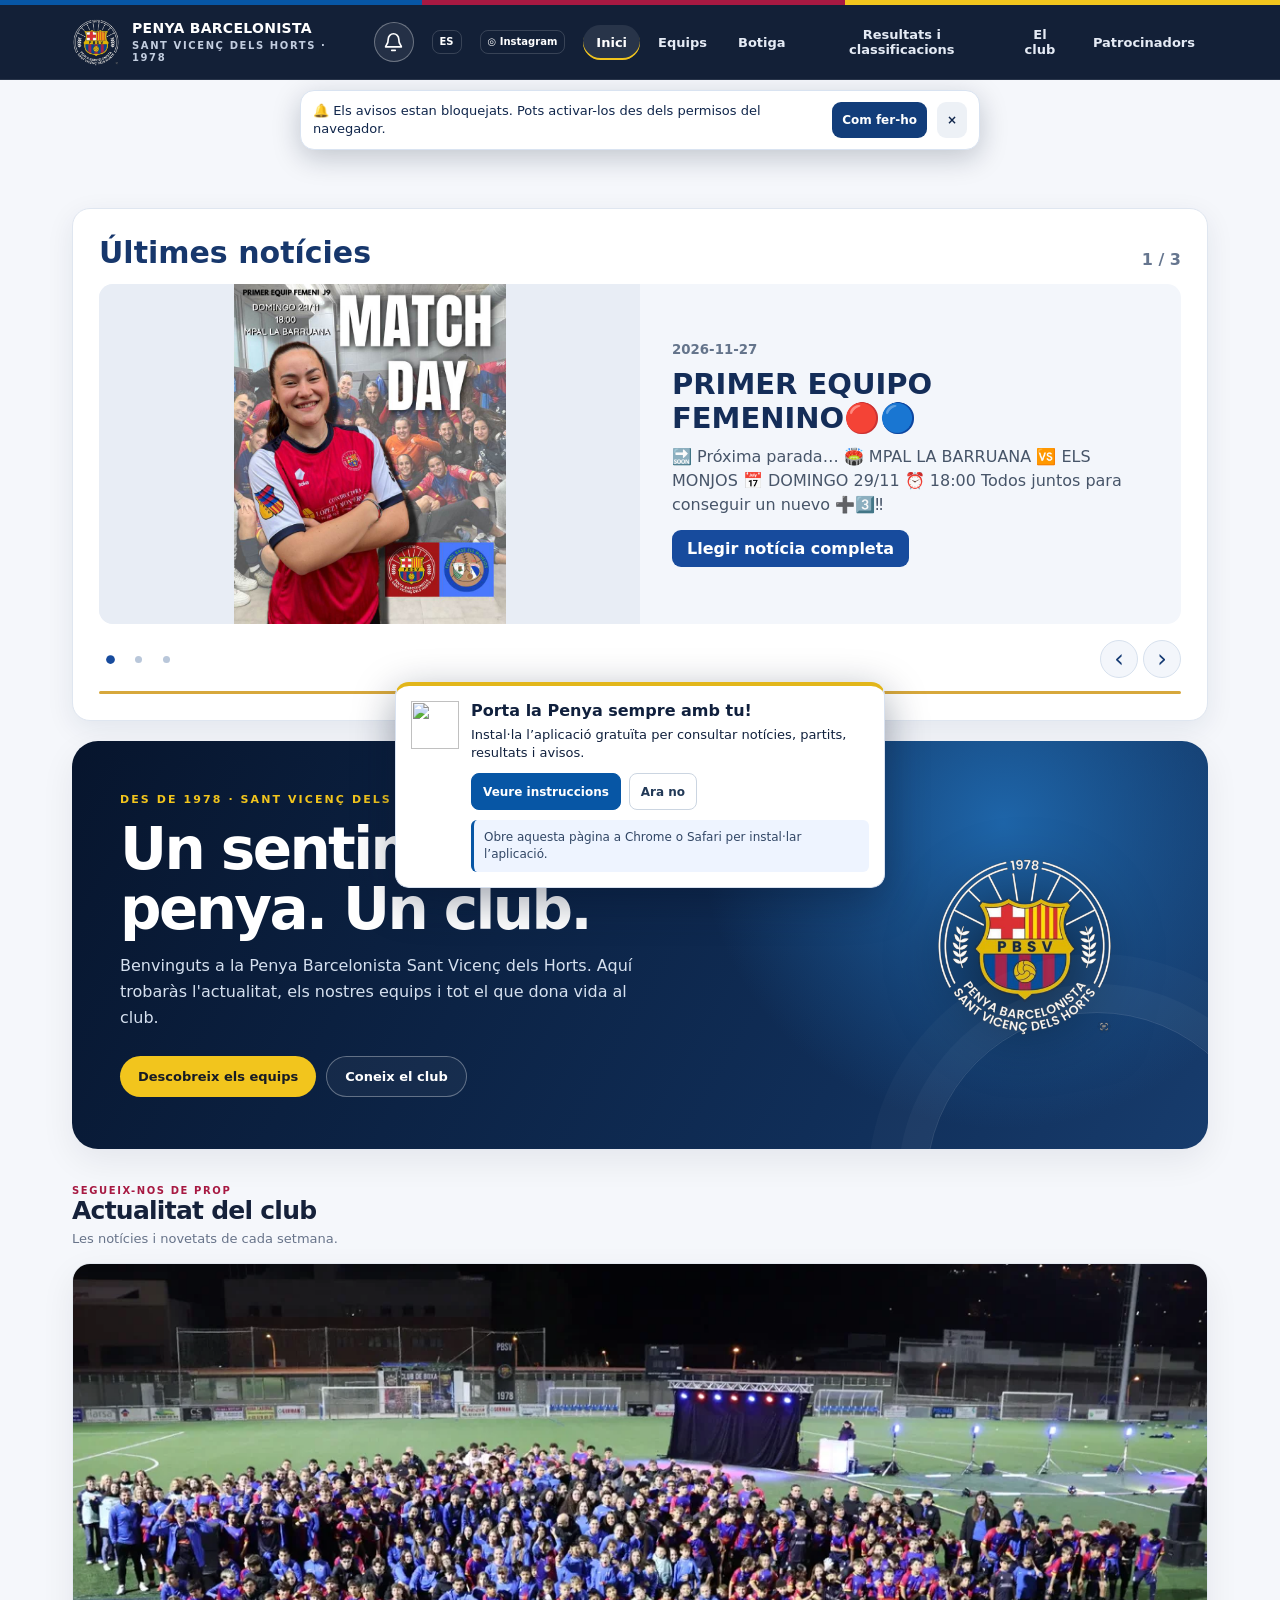
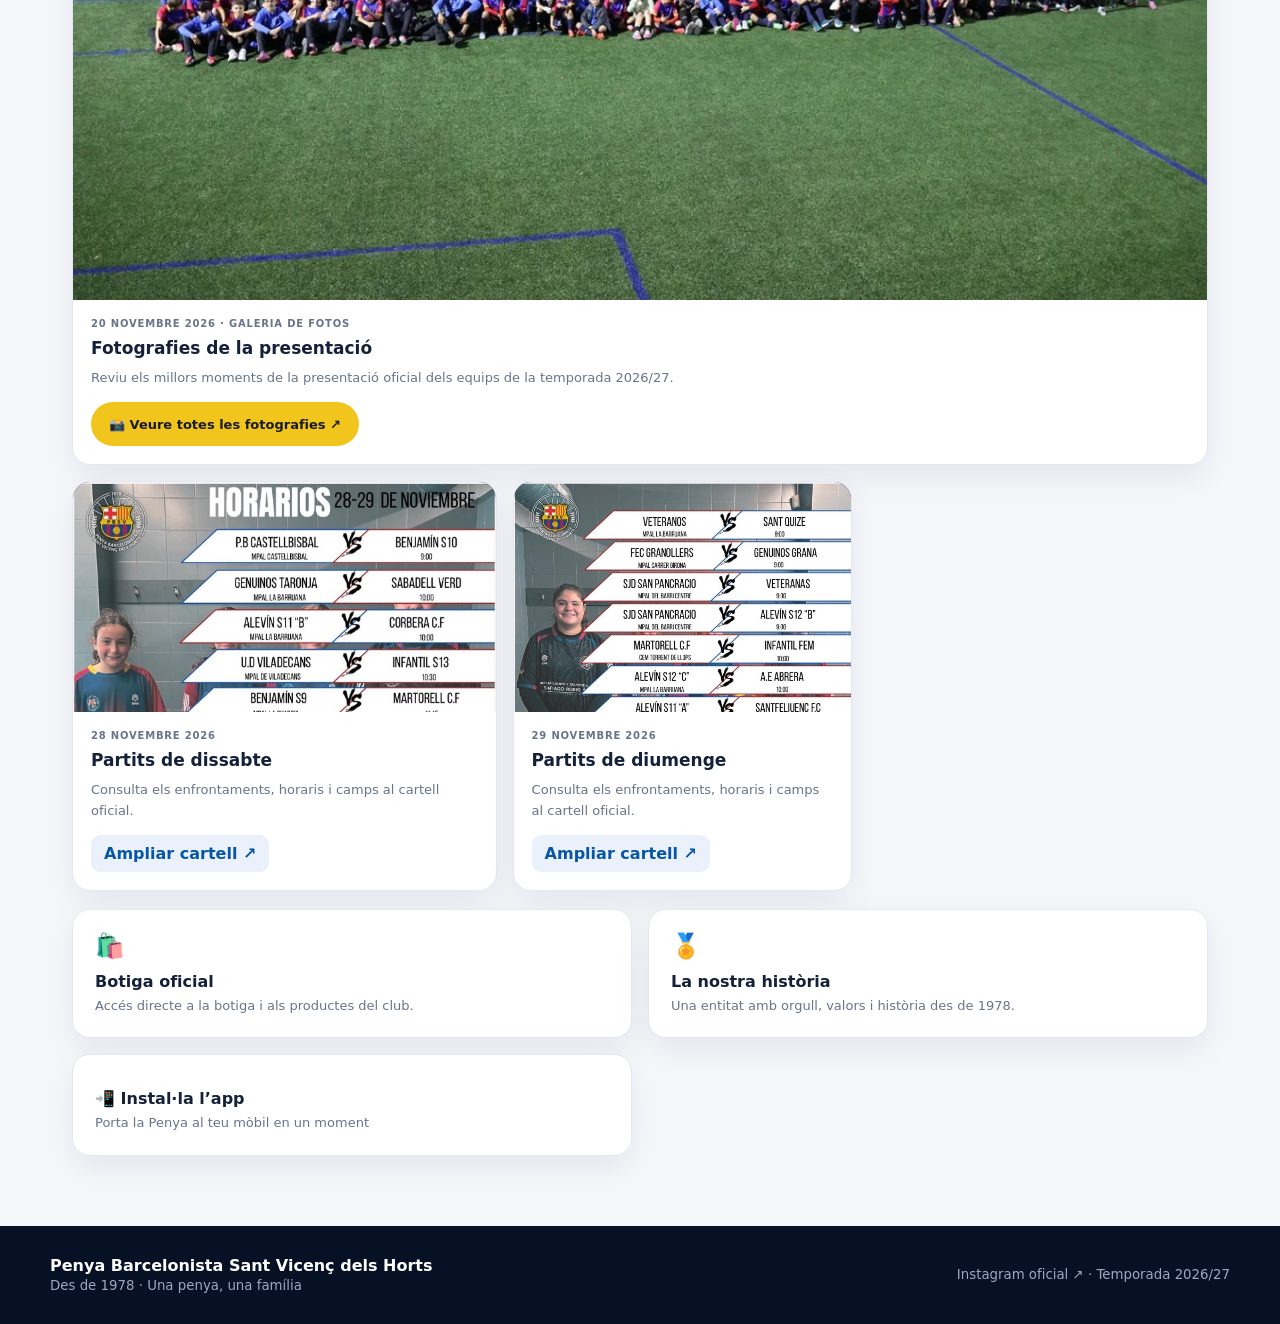
==== commit 29993e54: "Restaurar icono del club al instalar en iOS" ====
--- a/index.html
+++ b/index.html
@@ -104,6 +104,7 @@
 </style>
 <link rel="manifest" href="./manifest.webmanifest">
 <link rel="icon" type="image/png" href="./pbsv-crest.png">
+<link rel="apple-touch-icon" sizes="512x512" href="./pbsv-icon-padded.png?v=ios-20261128">
 <meta name="apple-mobile-web-app-capable" content="yes">
 <meta name="apple-mobile-web-app-title" content="Penya Barcelonista">
 <!-- pbsv-integrated-v1 --><!-- pbsv-android-fix-v2 -->
